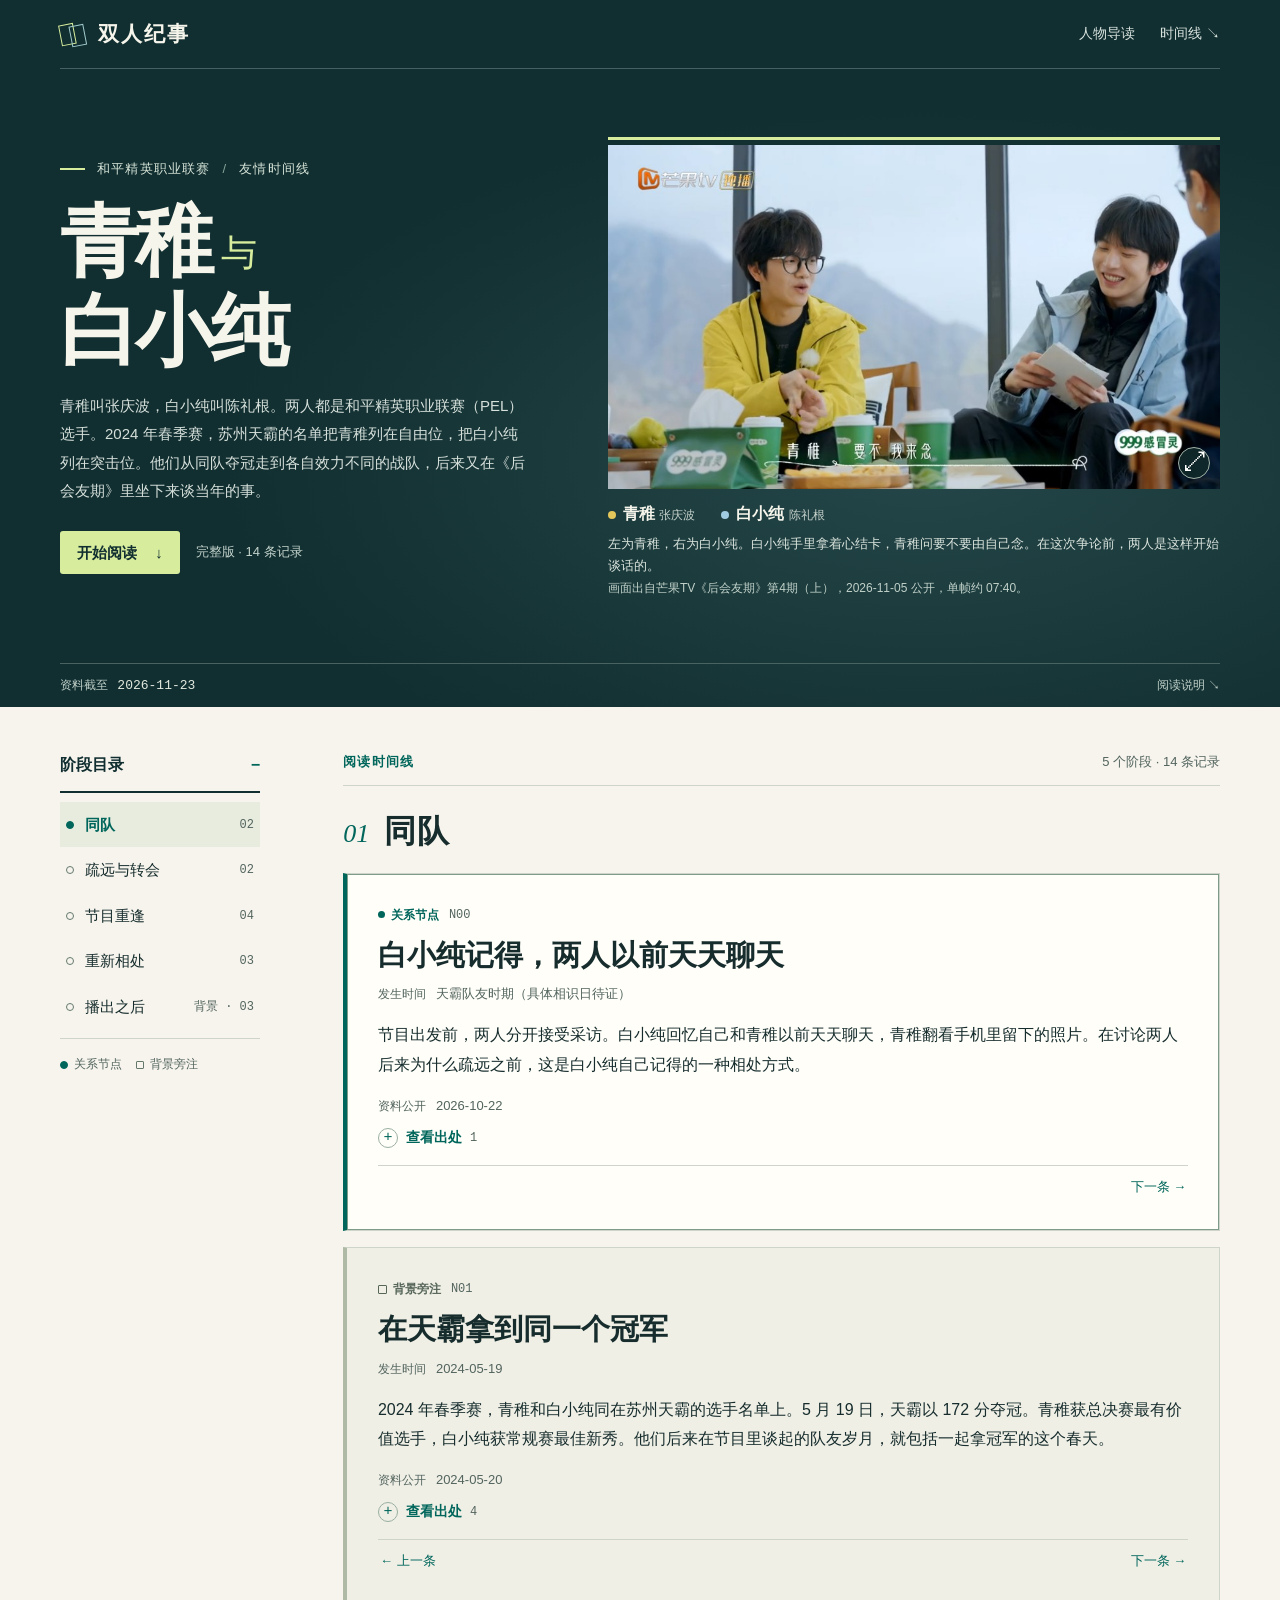
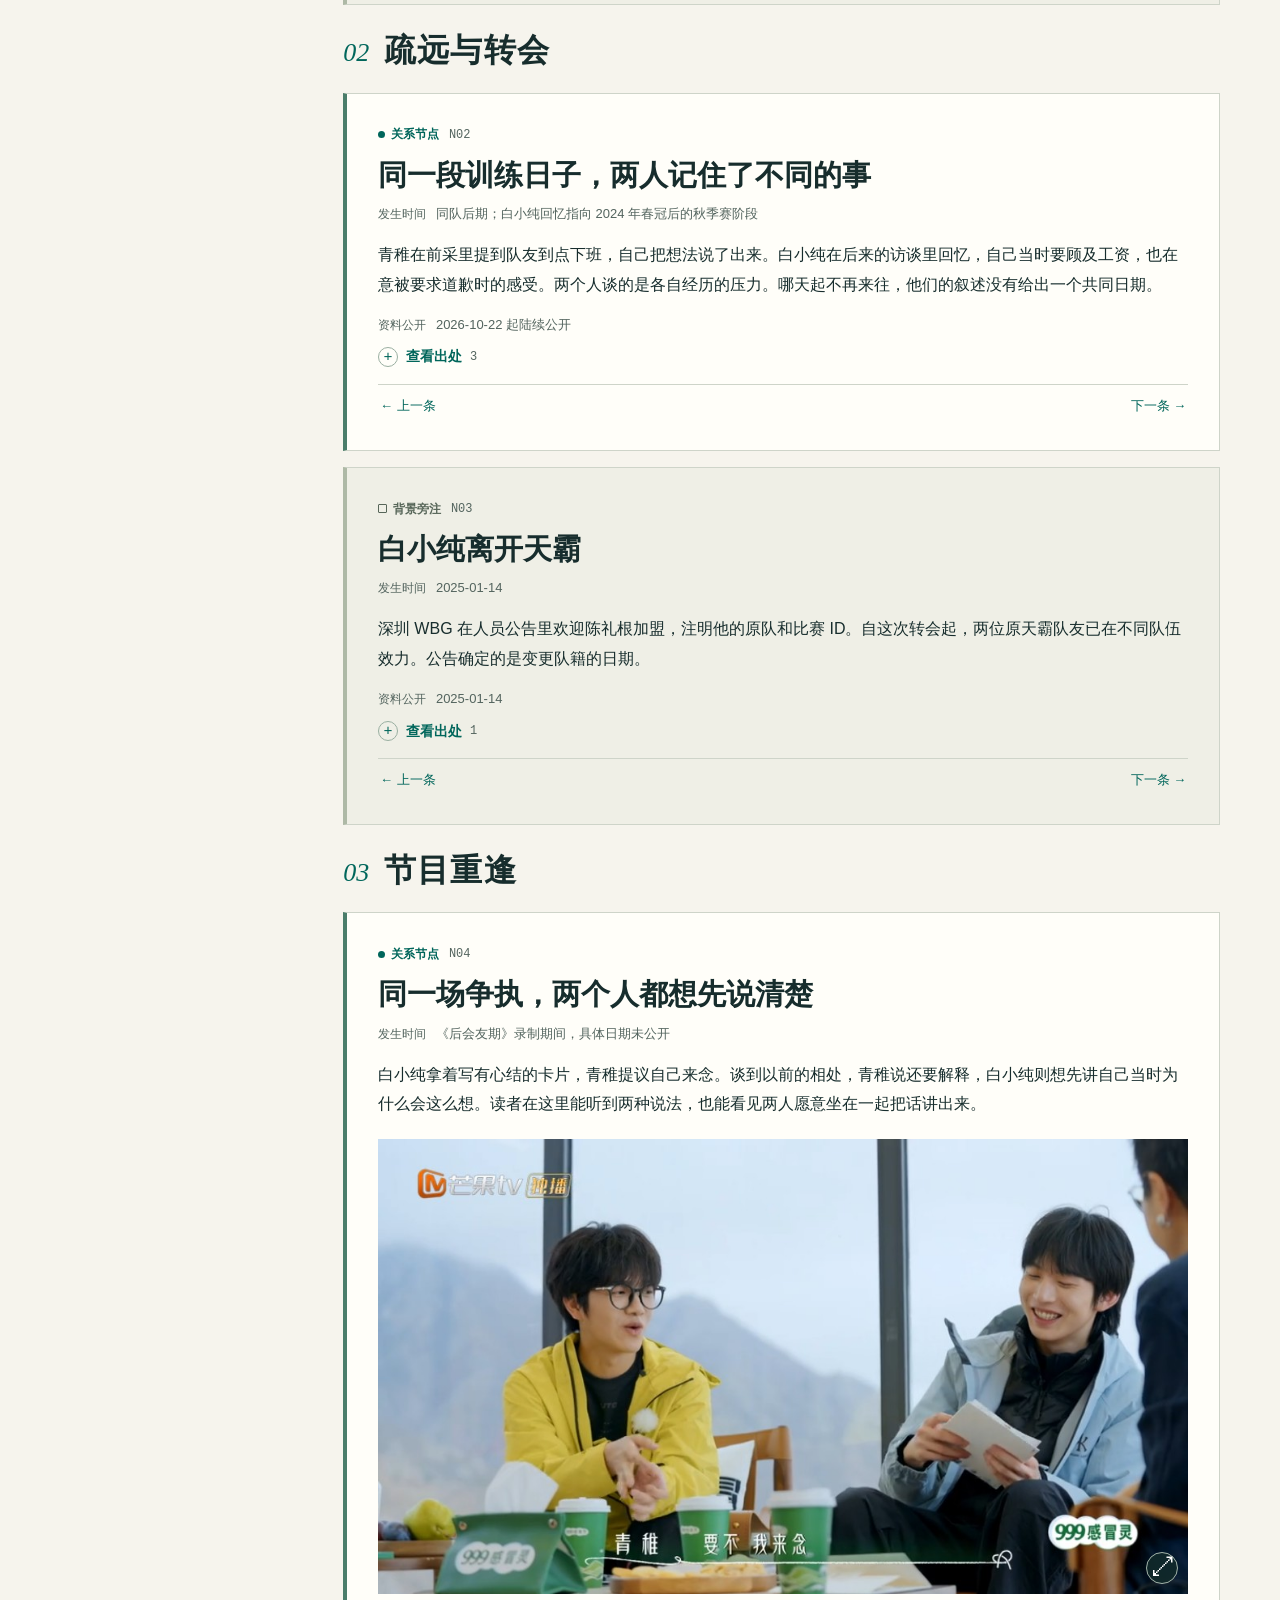
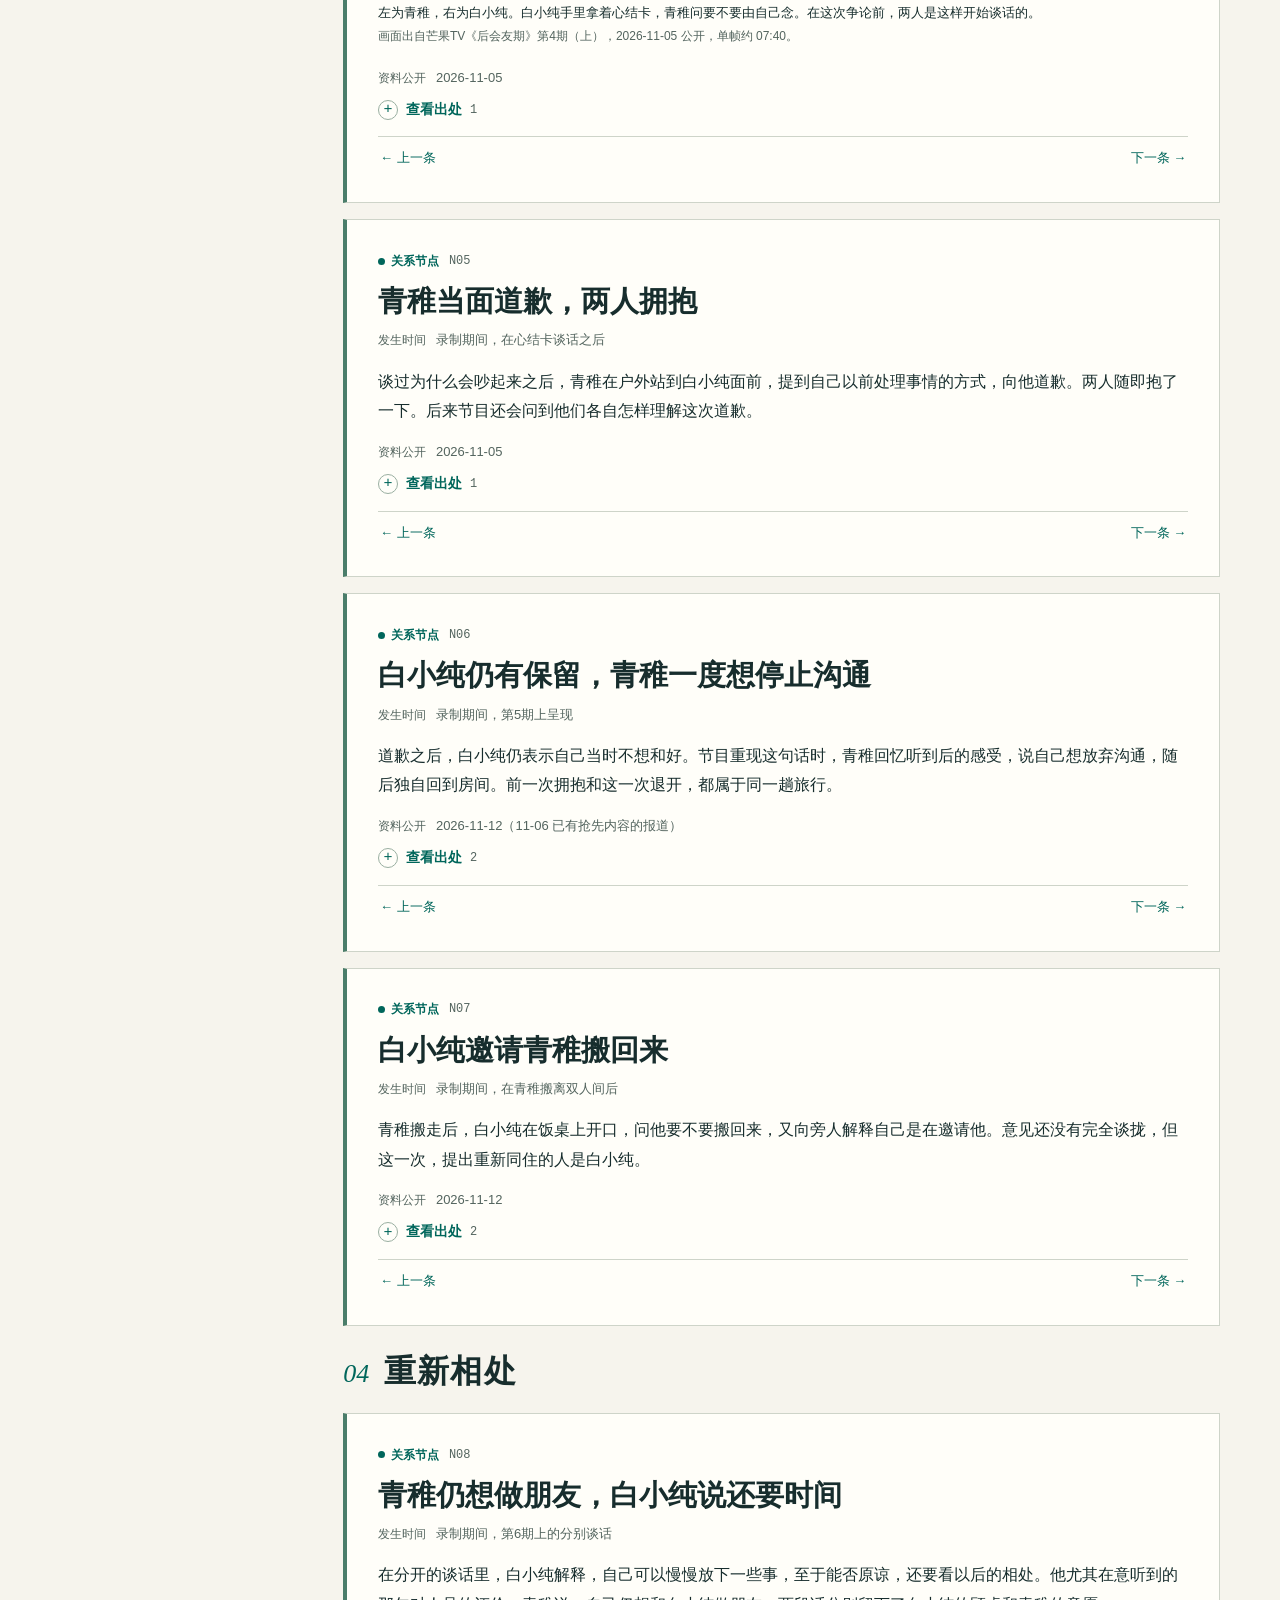
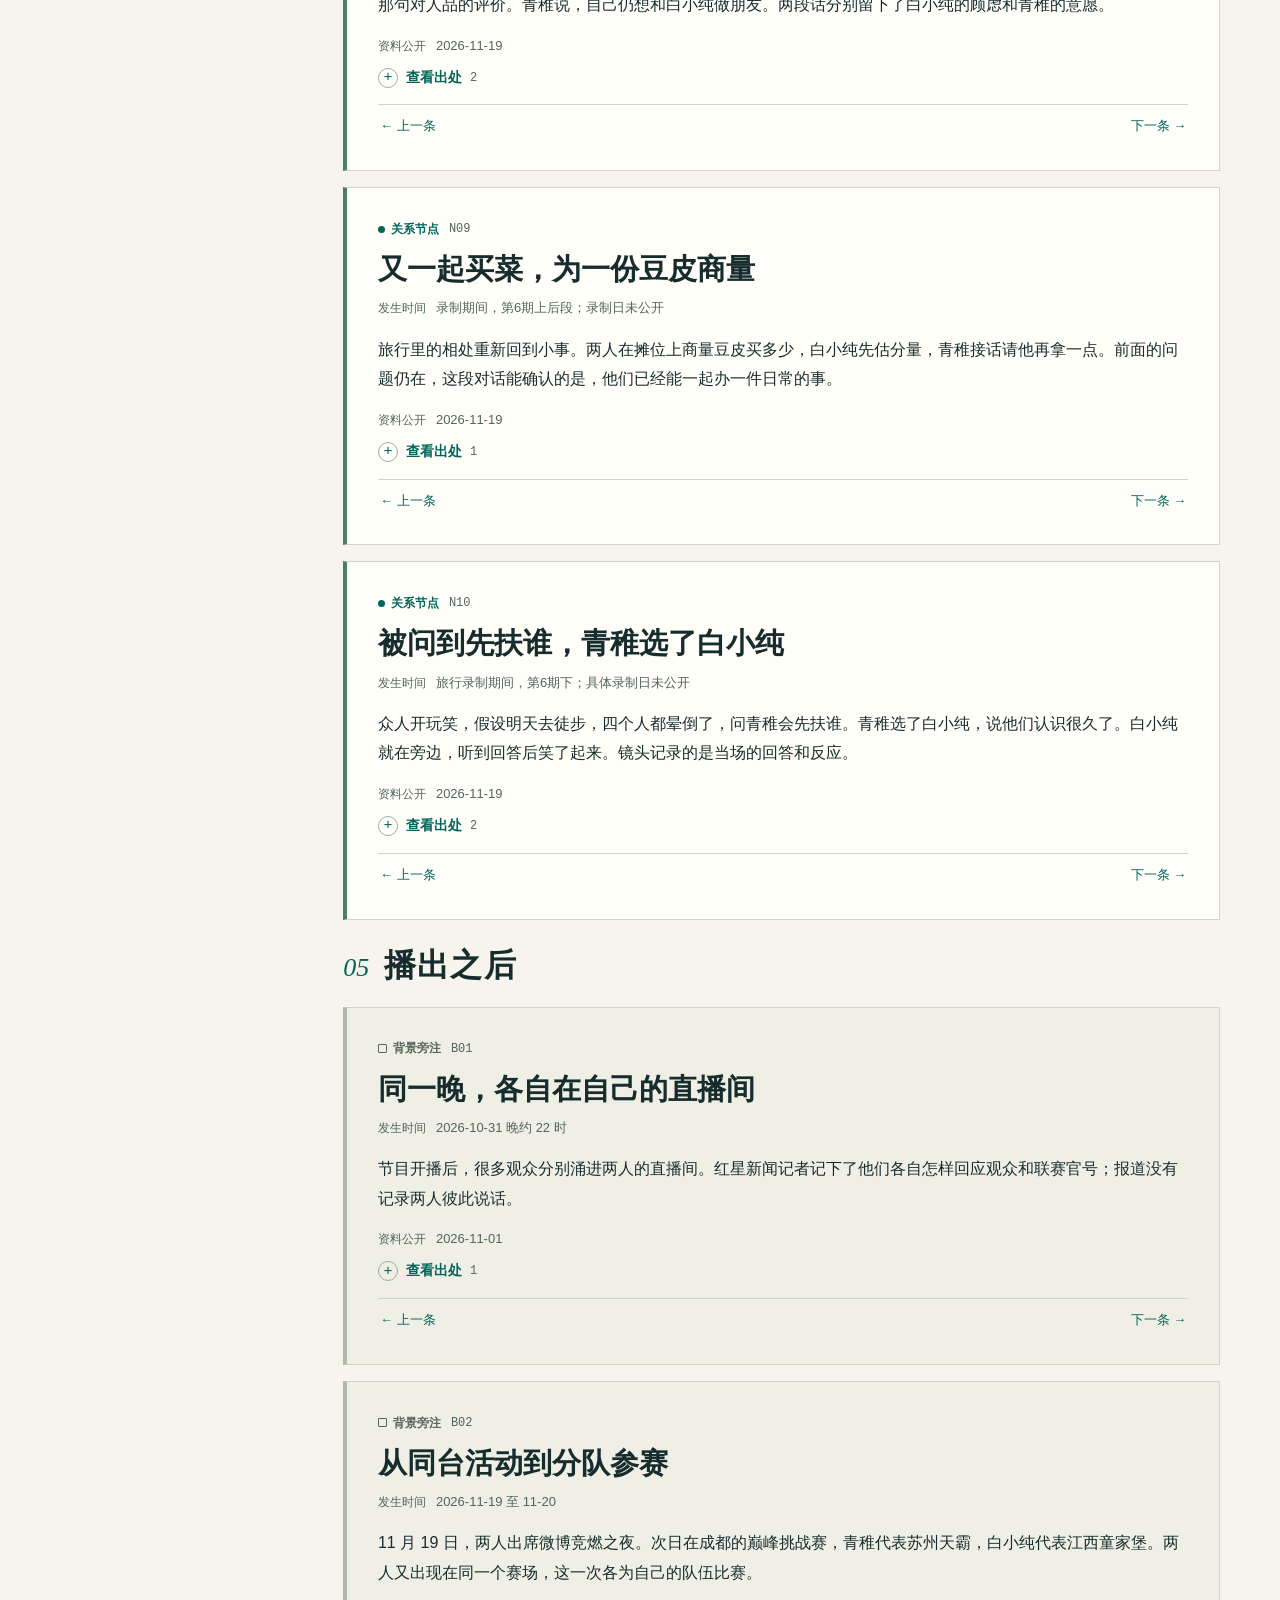
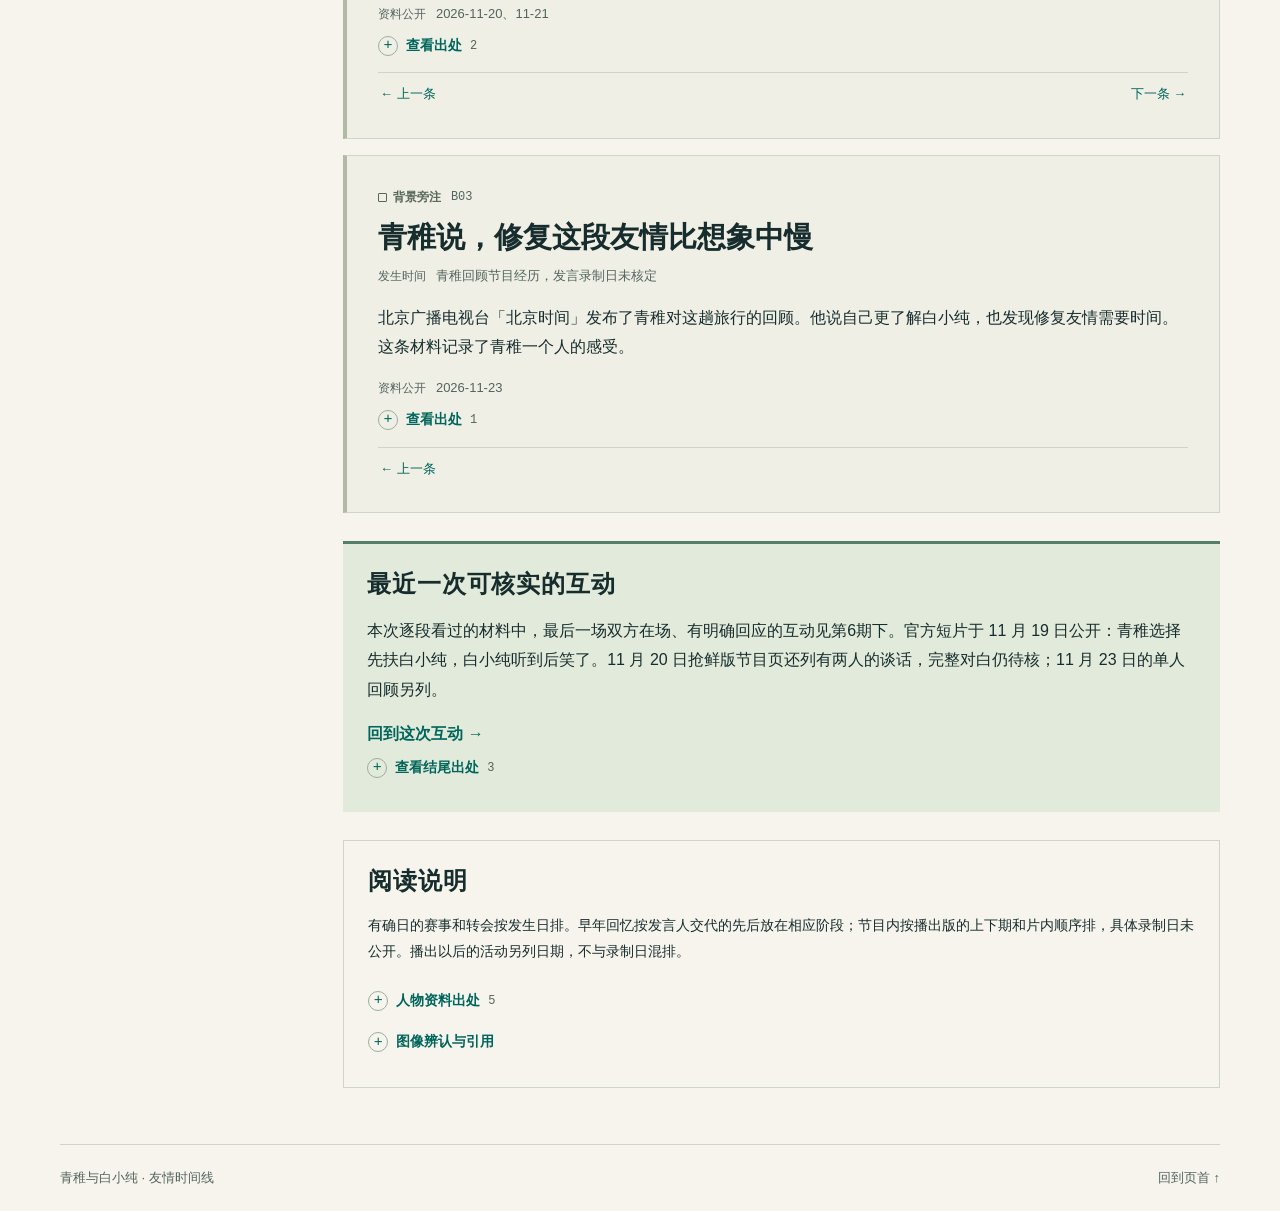
==== index.html @ 478f5cda "集成五阶段十四条材料和最近可核实互动的单文件时间线" ====
<!doctype html>
<html lang="zh-CN">
<head>
<meta charset="utf-8">
<meta name="viewport" content="width=device-width,initial-scale=1">
<meta name="color-scheme" content="light">
<title>青稚与白小纯 · 友情时间线（完整版）</title>
<style>:root {
  --paper: #f6f4ed;
  --ink: #172d2d;
  --muted: #53645e;
  --pine: #112e30;
  --teal: #00665b;
  --lime: #d7ed9d;
  --line: #ced4c9;
  --mono: "Cascadia Mono", Consolas, "Microsoft YaHei", monospace;
  --serif: "STSong", "Songti SC", "Noto Serif CJK SC", SimSun, serif;
}
* {box-sizing: border-box}
body {margin: 0; background: var(--paper); color: var(--ink); font: 16px/1.7 "Source Sans 3","Microsoft YaHei","PingFang SC",sans-serif; overflow-wrap: anywhere}
a {color: inherit; text-decoration-thickness: 1px; text-underline-offset: .25em}
button, summary {font: inherit; color: inherit; cursor: pointer}
button {border: 0}
button:focus-visible, a:focus-visible, summary:focus-visible {outline: 3px solid #bd7026; outline-offset: 4px}
.cover :focus-visible, dialog :focus-visible {outline-color: #f6d678}
p, h1, h2, h3, figure {margin: 0}
.wrap {width: min(1160px, calc(100% - 96px)); margin-inline: auto}
.skip {position: fixed; z-index: 10; left: 12px; top: -70px; padding: 10px; background: white}
.skip:focus {top: 8px}
.cover {color: #f6f5eb; background: radial-gradient(ellipse at 72% 65%,#254749 0%,transparent 54%),var(--pine)}
.mast, .cover-foot, .foot, .stream-label, .source-head, .neighbours, .dialog-head, .start, .names, .eyebrow, .node-meta {display: flex; align-items: center}
.mast, .cover-foot, .foot, .stream-label, .dialog-head {justify-content: space-between}
.mast {min-height: 69px; border-bottom: 1px solid #476062}
.mast a, .cover-foot a, .brand, .start a, .neighbours a, .foot a, .ending>a {text-decoration: none}
.brand {display: inline-flex; align-items: center; gap: 12px; font: 700 21px var(--serif); letter-spacing: .1em}
.brand-icon {position: relative; display: block; width: 26px; height: 25px; transform: rotate(-11deg)}
.brand-icon i {position: absolute; width: 15px; height: 21px; border: 1.7px solid var(--lime); left: 0; top: 1px}
.brand-icon i+i {left: 10px; top: 4px; border-color: #a2cbcf}
.mast nav {display: flex; align-items: center; gap: 25px; font-size: 14px; color: #d7e2dd}
.mast nav a, .cover-foot a {padding-block: 8px}
a:hover {text-decoration: underline}
.hero {display: grid; grid-template-columns: minmax(0,.87fr) minmax(0,1.13fr); gap: clamp(36px,6vw,86px); align-items: center; padding-block: clamp(42px,5vw,76px)}
.eyebrow {gap: 12px; color: #d7e5d9; font-size: 13px; letter-spacing: .09em}
.eyebrow>span {width: 25px; height: 2px; background: var(--lime)}
.eyebrow i {color: #87a69c; font-style: normal}
h1 {margin: 22px 0 20px; font: 700 clamp(66px,6.2vw,86px)/1.02 var(--serif); letter-spacing: -.045em}
h1 .and {font-size: .45em; color: var(--lime); margin-left: .27em; vertical-align: .1em; font-weight: 400}
.second-name {display: block; margin-top: 8px}
.intro {font-size: 15px; color: #d6e0db; line-height: 1.9; max-width: 31em}
.start {gap: 16px; margin-top: 25px; font-size: 13px; color: #c4d4cd}
.start a {background: var(--lime); color: var(--pine); font-weight: bold; padding: 9px 17px; border-radius: 3px; font-size: 15px}
.start a:hover {background: #e7f8c0}
.start a span {margin-left: 14px}
.cover-image {padding-top: 4px}
.still .enlarge {position: relative; display: block; padding: 0; width: 100%; background: #193336; cursor: zoom-in}
.still img, dialog img {display: block; width: 100%; height: auto}
.still img {aspect-ratio: 1000/562}
.zoom-mark {position: absolute; bottom: 10px; right: 10px; display: grid; width: 32px; height: 32px; place-items: center; background: #10292ae8; color: #fff; font: 24px/1 sans-serif; border: 1px solid #a2b3a9; border-radius: 50%}
.cover-image .still {border-top: 3px solid var(--lime); padding-top: 5px}
.names {gap: 26px; margin-block: 11px 6px; font-size: 16px; font-weight: 650}
.names i {display: inline-block; width: 8px; height: 8px; margin-right: 7px; background: #e4c75a; border-radius: 50%}
.names span+span i {background: #a0cce1}
.names small {font-size: 12px; color: #c5d1ca; font-weight: normal}
.caption,.credit {display: block; font-size: 13px; line-height: 1.65}
.credit {font-size: 12px; margin-top: 3px}
.cover .caption {color: #dae4dd}
.cover .credit,.cover-foot {color: #c1d1c9}
.cover-foot {border-top: 1px solid #496362; min-height: 44px; font-size: 12px}
.cover-foot time {margin-left: 6px; font: 13px var(--mono); color: #e2e9df}
.layout {display: grid; grid-template-columns: 200px minmax(0,1fr); gap: clamp(36px,6.5vw,98px); padding-block: 44px 56px; align-items: start}
.rail {position: sticky; top: 24px}
.toc>summary {list-style: none; font-weight: 700; font-size: 16px; color: var(--pine); padding-bottom: 13px; border-bottom: 2px solid var(--pine)}
summary::-webkit-details-marker {display:none}
.toc>summary::after {content: "−"; float: right; color: var(--teal)}
.toc:not([open])>summary::after {content: "+"}
.mobile-stage {display: none}
.toc nav {padding-block: 9px; border-bottom: 1px solid var(--line)}
.toc a {display: flex; align-items: center; gap: 11px; padding: 10px 6px; text-decoration: none; font-size: 15px}
.toc a:hover, .toc a[aria-current] {color: var(--teal); background: #e7ecdf}
.toc a[aria-current] {font-weight: bold}
.toc a small {margin-left: auto; font: 12px var(--mono); color: var(--muted)}
.nav-dot, .key-dot, .key-square {display: inline-block; width: 8px; height: 8px; border: 1px solid #64786c; border-radius: 50%}
.toc a[aria-current] .nav-dot, .key-dot {background: var(--teal); border-color: var(--teal)}
.rail-meta {margin-top: 15px; display: flex; align-items: center; gap: 6px; color: var(--muted); font-size: 12px}
.key-square {border-radius: 1px; margin-left: 8px}
.stream-label {padding-bottom: 12px; border-bottom: 1px solid var(--line); font-size: 13px; color: var(--muted)}
.stream-label>span:first-child {color: var(--teal); font-weight: bold; letter-spacing: .1em}
.chapter header {display: flex; align-items: baseline; gap: 15px; margin-block: 24px 20px}
.chapter-num {color: var(--teal); font: italic 26px/1 Georgia,serif}
.chapter h2, .ending h2, .reading-notes h2 {font: 700 32px/1.35 var(--serif); letter-spacing: .035em}
.node {position: relative; background: #fffef9; margin: 0 0 16px; padding: clamp(19px,2.4vw,34px); border: 1px solid var(--line); border-left: 4px solid #4a7d6a; scroll-margin: 20px}
.node.context {background: #efefe6; border-left: 4px solid #aeb9a6}
.node.active {border-left-color: var(--teal); box-shadow: inset 0 0 0 1px #7f9b89}
.node:focus {outline: none}
.node:focus-visible {outline: 2px solid var(--teal); outline-offset: 2px}
.node-meta {gap: 10px; margin-bottom: 10px; font-size: 12px}
.kind {display:inline-flex; align-items:center; gap:6px; font-weight: bold; color: var(--teal)}
.kind:before {content:""; width:7px; height:7px; background:currentColor; border-radius:50%}
.context .kind {color:#576659}
.context .kind:before {background:transparent; border:1px solid currentColor; border-radius:1px}
.code,.total {font: 12px var(--mono); color: var(--muted)}
.node h3 {font: 700 clamp(22px,2.3vw,31px)/1.4 var(--serif)}
.event-time,.source-line {display:flex; flex-wrap:wrap; align-items:baseline; gap:3px 10px; font-size:13px; color:var(--muted)}
.event-time {margin-top: 7px}
.event-time>span,.source-line>span {font-size:12px}
.story-text,.ending p,.reading-notes>p {margin:15px 0; line-height:1.85}
.node .still {margin: 20px 0}
.node .caption {margin-top:8px}
.node .credit {color:var(--muted)}
.sources summary {display:flex; gap:8px; align-items:center; list-style:none; font-size:14px; font-weight:650; color:var(--teal); padding-block:9px}
.sources summary:before {content:"+"; display:inline-grid; place-items:center; width:18px; height:18px; border:1px solid #9aafa1; border-radius:50%; font:15px/1 var(--mono)}
.sources[open]>summary:before {content:"−"}
.records {border-top:1px solid var(--line); padding-block:8px; font-size:14px}
.records a,.ending>a {color:var(--teal)}
.source {padding:9px 0}
.source+.source {border-top:1px dotted #b6c1b4}
.source-head {align-items:baseline; gap:8px}
.source p,.source small {margin:4px 0; color:var(--muted)}
.source small {font-size:12px}
.clips {padding-left:20px; margin:4px 0 8px}
.clips b {font-family:var(--mono); color:var(--teal)}
.neighbours {border-top:1px solid var(--line); margin-top:6px; justify-content:space-between; min-height:35px}
.neighbours a {color:var(--teal); font-size:13px; padding:8px 2px 0}
.neighbours a.next {margin-left:auto}
.ending,.reading-notes {margin-top:28px; padding:24px; scroll-margin:20px}
.ending {background:#e2eadb; border-top:3px solid #537e69}
.ending h2,.reading-notes h2 {font-size:24px}
.ending>a {font-weight:bold}
.reading-notes {border:1px solid var(--line); font-size:14px}
.foot {padding-block:22px; font-size:13px; color:var(--muted); border-top:1px solid var(--line)}
dialog {background:#112e30; color:#f6f5eb; padding:14px; width:min(1000px,95vw); max-width:95vw; max-height:92dvh; border:1px solid #6c8983; border-radius:4px; overflow:auto}
dialog::backdrop {background:#071918d9}
.dialog-head {gap:15px; margin-bottom:10px}
.dialog-head h2 {font:700 18px var(--serif)}
.close {padding:6px 12px; border-radius:2px; color:var(--pine); background:var(--lime)}
.close span {font-size:18px; margin-left:5px}
.scale {background:transparent; color:#e5eae1; padding:6px 10px; font-size:14px; text-decoration:underline; text-underline-offset:.22em}
.pan {overflow:auto; max-height:65dvh; overscroll-behavior:contain}
dialog img {max-height:65dvh; object-fit:contain; background:#0a1d1e}
.pan.full-size img {width:auto; max-width:none; max-height:none}
dialog .caption {margin-top:10px}
dialog .credit {color:#c8d7ce}
@keyframes arrive {from {background-color:#dfebc8} to {}}
@media (prefers-reduced-motion:no-preference) {.node.arrived {animation:arrive .65s ease-out}}
@media(max-width:850px) {
  .wrap {width:calc(100% - 48px)}
  .hero {gap:26px}
  h1 {font-size:64px}
  .layout {grid-template-columns:155px minmax(0,1fr);gap:24px}
}
@media(max-width:680px) {
  .wrap {width:calc(100% - 34px)}
  .mast {min-height:52px}
  .brand {font-size:18px;gap:9px}
  .mast nav {gap:15px;font-size:13px}
  .hero {grid-template-columns:1fr;gap:20px;padding-block:25px 18px}
  .eyebrow {font-size:12px;gap:8px}
  h1 {font-size:clamp(43px,10vw,63px);line-height:1.2;margin:13px 0 10px;letter-spacing:-.055em}
  .second-name {display:inline;margin:0}
  h1 .and {margin-inline:.25em}
  .intro {font-size:14px;line-height:1.75;max-width:none}
  .start {margin-top:16px}
  .start a {padding:7px 14px}
  .names {margin-block:7px 4px}
  .cover-foot {min-height:38px}
  .layout {display:block;padding-block:0 24px}
  .rail {top:0;z-index:2;background:var(--paper); padding-top:5px}
  .toc>summary {display:flex;align-items:center;gap:9px;min-height:43px;padding:5px 3px;cursor:pointer}
  .toc>summary::after {margin-left:auto}
  .mobile-stage {display:inline;color:var(--teal);font-size:12px;font-weight:normal}
  .toc nav {max-height:45dvh;overflow:auto}
  .rail-meta {display:none}
  .stream-label {padding-block:18px 8px}
  .chapter header {margin:17px 0 13px}
  .chapter h2 {font-size:26px}
  .chapter-num {font-size:21px}
  .node,.reading-notes {scroll-margin-top:62px}
  .node {padding:17px;margin-bottom:12px}
  .story-text {font-size:15px}
  .ending,.reading-notes {padding:17px}
  .foot {gap:10px;font-size:12px}
  dialog {width:100%; max-width:100%; padding:8px}
}
</style>
</head>
<body id="top">
<a class="skip" href="#N00">跳到时间线</a>
<div class="cover">
<header class="mast wrap">
  <a class="brand" href="#top"><span class="brand-icon" aria-hidden="true"><i></i><i></i></span>双人纪事</a>
  <nav aria-label="主导航"><a href="#intro">人物导读</a><a href="#timeline">时间线 <span aria-hidden="true">↘</span></a></nav>
</header>
<section class="hero wrap" id="intro" aria-label="人物导读">
  <div class="hero-copy">
    <p class="eyebrow"><span></span>和平精英职业联赛 <i>/</i> 友情时间线</p>
    <h1>青稚<span class="and">与</span><span class="second-name">白小纯</span></h1>
    <p class="intro">青稚叫张庆波，白小纯叫陈礼根。两人都是和平精英职业联赛（PEL）选手。2024 年春季赛，苏州天霸的名单把青稚列在自由位，把白小纯列在突击位。他们从同队夺冠走到各自效力不同的战队，后来又在《后会友期》里坐下来谈当年的事。</p>
    <div class="start"><a href="#N00">开始阅读 <span aria-hidden="true">↓</span></a><span>完整版 · 14 条记录</span></div>
  </div>
  <div class="cover-image"><figure class="still" data-image="F01">
    <button type="button" class="enlarge" aria-haspopup="dialog" aria-label="放大图片，认一认两位选手">
    <img src="[data-uri]" alt="青稚穿黄色外套、戴黑框眼镜，坐在左边开口说话。右边穿浅蓝外套的白小纯手里捏着卡片，朝他微笑。" width="1000" height="562">
    <span class="zoom-mark" aria-hidden="true">⤢</span></button>
    <figcaption><div class="names"><span><i></i>青稚 <small>张庆波</small></span><span><i></i>白小纯 <small>陈礼根</small></span></div><span class="caption">左为青稚，右为白小纯。白小纯手里拿着心结卡，青稚问要不要由自己念。在这次争论前，两人是这样开始谈话的。</span><small class="credit">画面出自芒果TV《后会友期》第4期（上），2026-11-05 公开，单帧约 07:40。</small></figcaption></figure></div>
</section>
<div class="cover-foot wrap"><span>资料截至 <time>2026-11-23</time></span><a href="#reading-notes">阅读说明 <span aria-hidden="true">↘</span></a></div>
</div>
<main class="layout wrap" id="timeline">
  <aside class="rail" aria-label="阅读导航">
    <details class="toc" open>
      <summary><span>阶段目录</span><span class="mobile-stage"></span></summary>
      <nav aria-label="阶段跳转"><a href="#N00" data-nav-stage="同队"><span class="nav-dot"></span>同队<small>02</small></a><a href="#N02" data-nav-stage="疏远与转会"><span class="nav-dot"></span>疏远与转会<small>02</small></a><a href="#N04" data-nav-stage="节目重逢"><span class="nav-dot"></span>节目重逢<small>04</small></a><a href="#N08" data-nav-stage="重新相处"><span class="nav-dot"></span>重新相处<small>03</small></a><a href="#B01" data-nav-stage="播出之后"><span class="nav-dot"></span>播出之后<small>背景 · 03</small></a></nav>
    </details>
    <div class="rail-meta"><span class="key-dot"></span>关系节点 <span class="key-square"></span>背景旁注</div>
  </aside>
  <div class="stream" role="region" aria-label="时间线正文">
    <div class="stream-label"><span>阅读时间线</span><span>5 个阶段 · 14 条记录</span></div>
    <section class="chapter" aria-label="同队"><header><span class="chapter-num">01</span><h2>同队</h2></header><article id="N00" class="node story" tabindex="-1" data-stage="同队">
    <div class="node-meta"><span class="kind">关系节点</span><span class="code">N00</span></div>
    <h3>白小纯记得，两人以前天天聊天</h3><p class="event-time"><span>发生时间</span>天霸队友时期（具体相识日待证）</p>
    <p class="story-text">节目出发前，两人分开接受采访。白小纯回忆自己和青稚以前天天聊天，青稚翻看手机里留下的照片。在讨论两人后来为什么疏远之前，这是白小纯自己记得的一种相处方式。</p>
    <div class="source-line"><span>资料公开</span> 2026-10-22</div><details class="sources"><summary>查看出处<span class="total">1</span></summary><div class="records"><div class="source" data-source="S06">
    <div class="source-head"><span class="code">S06</span><a href="https://www.mgtv.com/b/914227/24732565.html" target="_blank" rel="noopener noreferrer">第1期：再见朋友！出发前采 <span aria-hidden="true">↗</span></a></div>
    <p>芒果TV《后会友期》 · 2026-10-22</p>
    <p>分别采访两人并穿插旧照。01:31:20–01:32:35 回忆以前的往来，01:32:40–01:33:00 翻看照片；01:33:20–01:35:05 回顾训练相处的分歧。</p><p class="seek-hint">打开此版本原片后，拖至以下时间</p><ul class="clips"><li data-start="5480" data-end="5555"><b>01:31:20–01:32:35</b> 两人分别回忆以前的相处</li><li data-start="5560" data-end="5580"><b>01:32:40–01:33:00</b> 青稚翻看旧照片</li></ul>
    <small>桌面网页未登录，广告后可播放。时间码从该版本节目画面起算。 资料复核于 2026-11-24。</small></div></div></details>
    <nav class="neighbours" aria-label="白小纯记得，两人以前天天聊天的前后节点"><a class="next" href="#N01">下一条 →</a></nav></article><article id="N01" class="node context" tabindex="-1" data-stage="同队">
    <div class="node-meta"><span class="kind">背景旁注</span><span class="code">N01</span></div>
    <h3>在天霸拿到同一个冠军</h3><p class="event-time"><span>发生时间</span>2024-05-19</p>
    <p class="story-text">2024 年春季赛，青稚和白小纯同在苏州天霸的选手名单上。5 月 19 日，天霸以 172 分夺冠。青稚获总决赛最有价值选手，白小纯获常规赛最佳新秀。他们后来在节目里谈起的队友岁月，就包括一起拿冠军的这个春天。</p>
    <div class="source-line"><span>资料公开</span> 2024-05-20</div><details class="sources"><summary>查看出处<span class="total">4</span></summary><div class="records"><div class="source" data-source="S01">
    <div class="source-head"><span class="code">S01</span><a href="https://www.thepaper.cn/newsDetail_forward_27440493" target="_blank" rel="noopener noreferrer">苏州TianbaPEL春季赛封王，赛制升级变革提升竞争力 <span aria-hidden="true">↗</span></a></div>
    <p>澎湃新闻记者 陈均 · 2024-05-20</p>
    <p>5 月 19 日比赛结果、天霸 172 分及青稚的总决赛个人奖。</p>
    <small>无需登录可读正文。 资料复核于 2026-11-24。</small></div><div class="source" data-source="S02">
    <div class="source-head"><span class="code">S02</span><a href="https://www.sina.cn/news/detail/5122733179142905.html" target="_blank" rel="noopener noreferrer">深圳WBG和平精英分部人员变动公告 <span aria-hidden="true">↗</span></a></div>
    <p>WBG 和平精英分部（俱乐部认证微博） · 2025-01-14</p>
    <p>实名陈礼根、天霸时期 ID、春季赛个人奖和冠军，以及转会生效日。</p>
    <small>无需登录可读正文。 资料复核于 2026-11-24。</small></div><div class="source" data-source="S03">
    <div class="source-head"><span class="code">S03</span><a href="https://www.sina.cn/news/detail/5317443874456293.html" target="_blank" rel="noopener noreferrer">2026和平精英澳门邀请赛丨青稚FMVP <span aria-hidden="true">↗</span></a></div>
    <p>天霸电子竞技俱乐部（认证微博） · 2026-07-05</p>
    <p>张庆波与 ID 青稚的对应；俱乐部回顾他 2024 年春季赛夺冠及获总决赛 FMVP。</p>
    <small>无需登录可读正文。 资料复核于 2026-11-24。</small></div><div class="source" data-source="S05">
    <div class="source-head"><span class="code">S05</span><a href="https://www.sina.cn/news/detail/5003144251835122.html" target="_blank" rel="noopener noreferrer">2024 PEL 春季赛大名单 <span aria-hidden="true">↗</span></a></div>
    <p>PEL和平精英职业联赛（认证微博） · 2024-02-19</p>
    <p>第 3 张长图底部的「苏州 Tianba」栏列有自由位青稚、突击位白小纯。</p>
    <small>正文免登录；在第 3 张图放大看底部名单。 资料复核于 2026-11-24。</small></div></div></details>
    <nav class="neighbours" aria-label="在天霸拿到同一个冠军的前后节点"><a class="" href="#N00">← 上一条</a><a class="next" href="#N02">下一条 →</a></nav></article></section><section class="chapter" aria-label="疏远与转会"><header><span class="chapter-num">02</span><h2>疏远与转会</h2></header><article id="N02" class="node story" tabindex="-1" data-stage="疏远与转会">
    <div class="node-meta"><span class="kind">关系节点</span><span class="code">N02</span></div>
    <h3>同一段训练日子，两人记住了不同的事</h3><p class="event-time"><span>发生时间</span>同队后期；白小纯回忆指向 2024 年春冠后的秋季赛阶段</p>
    <p class="story-text">青稚在前采里提到队友到点下班，自己把想法说了出来。白小纯在后来的访谈里回忆，自己当时要顾及工资，也在意被要求道歉时的感受。两个人谈的是各自经历的压力。哪天起不再来往，他们的叙述没有给出一个共同日期。</p>
    <div class="source-line"><span>资料公开</span> 2026-10-22 起陆续公开</div><details class="sources"><summary>查看出处<span class="total">3</span></summary><div class="records"><div class="source" data-source="S06">
    <div class="source-head"><span class="code">S06</span><a href="https://www.mgtv.com/b/914227/24732565.html" target="_blank" rel="noopener noreferrer">第1期：再见朋友！出发前采 <span aria-hidden="true">↗</span></a></div>
    <p>芒果TV《后会友期》 · 2026-10-22</p>
    <p>分别采访两人并穿插旧照。01:31:20–01:32:35 回忆以前的往来，01:32:40–01:33:00 翻看照片；01:33:20–01:35:05 回顾训练相处的分歧。</p><p class="seek-hint">打开此版本原片后，拖至以下时间</p><ul class="clips"><li data-start="5620" data-end="5670"><b>01:33:40–01:34:30</b> 青稚谈当时怎样看待训练</li></ul>
    <small>桌面网页未登录，广告后可播放。时间码从该版本节目画面起算。 资料复核于 2026-11-24。</small></div><div class="source" data-source="S10">
    <div class="source-head"><span class="code">S10</span><a href="https://www.mgtv.com/b/914227/24803884.html" target="_blank" rel="noopener noreferrer">第6期（上）：厉娜许飞互相完成愿望清单 青稚白小纯谈成长经历落泪 <span aria-hidden="true">↗</span></a></div>
    <p>芒果TV《后会友期》 · 2026-11-19</p>
    <p>37:24–38:34 白小纯回顾道歉与工资；50:25–51:43 白小纯谈仍需时间；01:06:47–01:08:04 青稚表达仍想做朋友；01:11:51–01:12:44 两人买豆皮。</p><p class="seek-hint">打开此版本原片后，拖至以下时间</p><ul class="clips"><li data-start="2244" data-end="2314"><b>37:24–38:34</b> 白小纯回忆工资与道歉</li></ul>
    <small>桌面网页未登录，广告后可播放。时间码从该版本节目画面起算。 资料复核于 2026-11-24。</small></div><div class="source" data-source="S17">
    <div class="source-head"><span class="code">S17</span><a href="https://www.thepaper.cn/newsDetail_forward_34420623" target="_blank" rel="noopener noreferrer">“青稚崩溃”热搜第一……（报道第5期前的抢先材料） <span aria-hidden="true">↗</span></a></div>
    <p>青岛新闻网澎湃号，责编润宇，文末列荆楚网等来源 · 2026-11-06</p>
    <p>转述白小纯对 2024 年秋季赛阶段压力的回顾及青稚的回应；用作检索线索，与 S08 同一段内容合并。</p>
    <small>无需登录可读正文。 资料复核于 2026-11-24。</small></div></div></details>
    <nav class="neighbours" aria-label="同一段训练日子，两人记住了不同的事的前后节点"><a class="" href="#N01">← 上一条</a><a class="next" href="#N03">下一条 →</a></nav></article><article id="N03" class="node context" tabindex="-1" data-stage="疏远与转会">
    <div class="node-meta"><span class="kind">背景旁注</span><span class="code">N03</span></div>
    <h3>白小纯离开天霸</h3><p class="event-time"><span>发生时间</span>2025-01-14</p>
    <p class="story-text">深圳 WBG 在人员公告里欢迎陈礼根加盟，注明他的原队和比赛 ID。自这次转会起，两位原天霸队友已在不同队伍效力。公告确定的是变更队籍的日期。</p>
    <div class="source-line"><span>资料公开</span> 2025-01-14</div><details class="sources"><summary>查看出处<span class="total">1</span></summary><div class="records"><div class="source" data-source="S02">
    <div class="source-head"><span class="code">S02</span><a href="https://www.sina.cn/news/detail/5122733179142905.html" target="_blank" rel="noopener noreferrer">深圳WBG和平精英分部人员变动公告 <span aria-hidden="true">↗</span></a></div>
    <p>WBG 和平精英分部（俱乐部认证微博） · 2025-01-14</p>
    <p>实名陈礼根、天霸时期 ID、春季赛个人奖和冠军，以及转会生效日。</p>
    <small>无需登录可读正文。 资料复核于 2026-11-24。</small></div></div></details>
    <nav class="neighbours" aria-label="白小纯离开天霸的前后节点"><a class="" href="#N02">← 上一条</a><a class="next" href="#N04">下一条 →</a></nav></article></section><section class="chapter" aria-label="节目重逢"><header><span class="chapter-num">03</span><h2>节目重逢</h2></header><article id="N04" class="node story" tabindex="-1" data-stage="节目重逢">
    <div class="node-meta"><span class="kind">关系节点</span><span class="code">N04</span></div>
    <h3>同一场争执，两个人都想先说清楚</h3><p class="event-time"><span>发生时间</span>《后会友期》录制期间，具体日期未公开</p>
    <p class="story-text">白小纯拿着写有心结的卡片，青稚提议自己来念。谈到以前的相处，青稚说还要解释，白小纯则想先讲自己当时为什么会这么想。读者在这里能听到两种说法，也能看见两人愿意坐在一起把话讲出来。</p><figure class="still" data-image="F01">
    <button type="button" class="enlarge" aria-haspopup="dialog" aria-label="放大图片，心结卡对话现场">
    <img src="[data-uri]" alt="青稚穿黄色外套、戴黑框眼镜，坐在左边开口说话。右边穿浅蓝外套的白小纯手里捏着卡片，朝他微笑。" width="1000" height="562">
    <span class="zoom-mark" aria-hidden="true">⤢</span></button>
    <figcaption><span class="caption">左为青稚，右为白小纯。白小纯手里拿着心结卡，青稚问要不要由自己念。在这次争论前，两人是这样开始谈话的。</span><small class="credit">画面出自芒果TV《后会友期》第4期（上），2026-11-05 公开，单帧约 07:40。</small></figcaption></figure>
    <div class="source-line"><span>资料公开</span> 2026-11-05</div><details class="sources"><summary>查看出处<span class="total">1</span></summary><div class="records"><div class="source" data-source="S04">
    <div class="source-head"><span class="code">S04</span><a href="https://www.mgtv.com/b/914227/24771585.html" target="_blank" rel="noopener noreferrer">后会友期 第4期（上）：青稚白小纯零帧起吵 马天宇追问张泉灵求单聊 <span aria-hidden="true">↗</span></a></div>
    <p>芒果TV《后会友期》 · 2026-11-05</p>
    <p>正片第4期上。07:25–08:20 白小纯拿着心结卡，青稚提议自己来念。09:08–10:40 两人说到当时怎样看待彼此的做法。片中 09:25 及 09:39 的说话人字幕可供认人。</p><p class="seek-hint">打开此版本原片后，拖至以下时间</p><ul class="clips"><li data-start="445" data-end="500"><b>07:25–08:20</b> 白小纯的心结卡</li><li data-start="548" data-end="640"><b>09:08–10:40</b> 两人轮流解释</li></ul>
    <small>桌面网页未登录，贴片广告后可播放和拖动时间轴。 资料复核于 2026-11-24。</small></div></div></details>
    <nav class="neighbours" aria-label="同一场争执，两个人都想先说清楚的前后节点"><a class="" href="#N03">← 上一条</a><a class="next" href="#N05">下一条 →</a></nav></article><article id="N05" class="node story" tabindex="-1" data-stage="节目重逢">
    <div class="node-meta"><span class="kind">关系节点</span><span class="code">N05</span></div>
    <h3>青稚当面道歉，两人拥抱</h3><p class="event-time"><span>发生时间</span>录制期间，在心结卡谈话之后</p>
    <p class="story-text">谈过为什么会吵起来之后，青稚在户外站到白小纯面前，提到自己以前处理事情的方式，向他道歉。两人随即抱了一下。后来节目还会问到他们各自怎样理解这次道歉。</p>
    <div class="source-line"><span>资料公开</span> 2026-11-05</div><details class="sources"><summary>查看出处<span class="total">1</span></summary><div class="records"><div class="source" data-source="S07">
    <div class="source-head"><span class="code">S07</span><a href="https://www.mgtv.com/b/914227/24771589.html" target="_blank" rel="noopener noreferrer">第4期（下）：4组旧友真心话大冒险！厉娜许飞互相拍照关系缓和 <span aria-hidden="true">↗</span></a></div>
    <p>芒果TV《后会友期》 · 2026-11-05</p>
    <p>正片 01:59–03:54，青稚当面向白小纯道歉，随后两人拥抱。</p><p class="seek-hint">打开此版本原片后，拖至以下时间</p><ul class="clips"><li data-start="119" data-end="234"><b>01:59–03:54</b> 户外道歉与拥抱</li></ul>
    <small>桌面网页未登录，广告后可播放。时间码从该版本节目画面起算。 资料复核于 2026-11-24。</small></div></div></details>
    <nav class="neighbours" aria-label="青稚当面道歉，两人拥抱的前后节点"><a class="" href="#N04">← 上一条</a><a class="next" href="#N06">下一条 →</a></nav></article><article id="N06" class="node story" tabindex="-1" data-stage="节目重逢">
    <div class="node-meta"><span class="kind">关系节点</span><span class="code">N06</span></div>
    <h3>白小纯仍有保留，青稚一度想停止沟通</h3><p class="event-time"><span>发生时间</span>录制期间，第5期上呈现</p>
    <p class="story-text">道歉之后，白小纯仍表示自己当时不想和好。节目重现这句话时，青稚回忆听到后的感受，说自己想放弃沟通，随后独自回到房间。前一次拥抱和这一次退开，都属于同一趟旅行。</p>
    <div class="source-line"><span>资料公开</span> 2026-11-12（11-06 已有抢先内容的报道）</div><details class="sources"><summary>查看出处<span class="total">2</span></summary><div class="records"><div class="source" data-source="S08">
    <div class="source-head"><span class="code">S08</span><a href="https://www.mgtv.com/b/914227/24786521.html" target="_blank" rel="noopener noreferrer">第5期（上）：好友团布达拉宫合影解锁友情大片 白小纯青稚爆发争执裹毯落泪 <span aria-hidden="true">↗</span></a></div>
    <p>芒果TV《后会友期》 · 2026-11-12</p>
    <p>30:33–32:46 青稚讲到白小纯拒绝和好的意思，谈到放弃沟通，回房后独处。</p><p class="seek-hint">打开此版本原片后，拖至以下时间</p><ul class="clips"><li data-start="1833" data-end="1966"><b>30:33–32:46</b> 青稚回忆拒绝、独自回房</li></ul>
    <small>桌面网页未登录，广告后可播放。时间码从该版本节目画面起算。 资料复核于 2026-11-24。</small></div><div class="source" data-source="S17">
    <div class="source-head"><span class="code">S17</span><a href="https://www.thepaper.cn/newsDetail_forward_34420623" target="_blank" rel="noopener noreferrer">“青稚崩溃”热搜第一……（报道第5期前的抢先材料） <span aria-hidden="true">↗</span></a></div>
    <p>青岛新闻网澎湃号，责编润宇，文末列荆楚网等来源 · 2026-11-06</p>
    <p>转述白小纯对 2024 年秋季赛阶段压力的回顾及青稚的回应；用作检索线索，与 S08 同一段内容合并。</p>
    <small>无需登录可读正文。 资料复核于 2026-11-24。</small></div></div></details>
    <nav class="neighbours" aria-label="白小纯仍有保留，青稚一度想停止沟通的前后节点"><a class="" href="#N05">← 上一条</a><a class="next" href="#N07">下一条 →</a></nav></article><article id="N07" class="node story" tabindex="-1" data-stage="节目重逢">
    <div class="node-meta"><span class="kind">关系节点</span><span class="code">N07</span></div>
    <h3>白小纯邀请青稚搬回来</h3><p class="event-time"><span>发生时间</span>录制期间，在青稚搬离双人间后</p>
    <p class="story-text">青稚搬走后，白小纯在饭桌上开口，问他要不要搬回来，又向旁人解释自己是在邀请他。意见还没有完全谈拢，但这一次，提出重新同住的人是白小纯。</p>
    <div class="source-line"><span>资料公开</span> 2026-11-12</div><details class="sources"><summary>查看出处<span class="total">2</span></summary><div class="records"><div class="source" data-source="S09">
    <div class="source-head"><span class="code">S09</span><a href="https://www.mgtv.com/b/914227/24786886.html" target="_blank" rel="noopener noreferrer">白小纯帮青稚搬行李邀请回屋（第5期下官方短片） <span aria-hidden="true">↗</span></a></div>
    <p>芒果TV《后会友期》 · 2026-11-12</p>
    <p>00:05–00:32 白小纯邀请青稚回房住，向席间的人解释自己的提议；00:54–01:09 回放马天宇与青稚谈回房。时间码属于独立短片。</p><p class="seek-hint">打开此版本原片后，拖至以下时间</p><ul class="clips"><li data-start="5" data-end="32"><b>00:05–00:32</b> 第5期下官方短片，饭桌上的邀请</li></ul>
    <small>桌面网页未登录，广告后可播放。时间码从该版本节目画面起算。 资料复核于 2026-11-24。</small></div><div class="source" data-source="S18">
    <div class="source-head"><span class="code">S18</span><a href="https://www.mgtv.com/b/914227/24786522.html" target="_blank" rel="noopener noreferrer">第5期（下）：再度友情对话！许飞厉娜面对面袒露自我 白小纯帮青稚搬行李邀请回屋 <span aria-hidden="true">↗</span></a></div>
    <p>芒果TV《后会友期》 · 2026-11-12</p>
    <p>正片标题确认邀请回房一事属于第5期下，精确回看入口在 S09。</p>
    <small>正片标题和节目介绍免登录可读；S09 已实际播放。 资料复核于 2026-11-24。</small></div></div></details>
    <nav class="neighbours" aria-label="白小纯邀请青稚搬回来的前后节点"><a class="" href="#N06">← 上一条</a><a class="next" href="#N08">下一条 →</a></nav></article></section><section class="chapter" aria-label="重新相处"><header><span class="chapter-num">04</span><h2>重新相处</h2></header><article id="N08" class="node story" tabindex="-1" data-stage="重新相处">
    <div class="node-meta"><span class="kind">关系节点</span><span class="code">N08</span></div>
    <h3>青稚仍想做朋友，白小纯说还要时间</h3><p class="event-time"><span>发生时间</span>录制期间，第6期上的分别谈话</p>
    <p class="story-text">在分开的谈话里，白小纯解释，自己可以慢慢放下一些事，至于能否原谅，还要看以后的相处。他尤其在意听到的那句对人品的评价。青稚说，自己仍想和白小纯做朋友。两段话分别留下了白小纯的顾虑和青稚的意愿。</p>
    <div class="source-line"><span>资料公开</span> 2026-11-19</div><details class="sources"><summary>查看出处<span class="total">2</span></summary><div class="records"><div class="source" data-source="S10">
    <div class="source-head"><span class="code">S10</span><a href="https://www.mgtv.com/b/914227/24803884.html" target="_blank" rel="noopener noreferrer">第6期（上）：厉娜许飞互相完成愿望清单 青稚白小纯谈成长经历落泪 <span aria-hidden="true">↗</span></a></div>
    <p>芒果TV《后会友期》 · 2026-11-19</p>
    <p>37:24–38:34 白小纯回顾道歉与工资；50:25–51:43 白小纯谈仍需时间；01:06:47–01:08:04 青稚表达仍想做朋友；01:11:51–01:12:44 两人买豆皮。</p><p class="seek-hint">打开此版本原片后，拖至以下时间</p><ul class="clips"><li data-start="3025" data-end="3103"><b>50:25–51:43</b> 白小纯在访谈中的回答；中间穿插其他场景</li><li data-start="4007" data-end="4084"><b>01:06:47–01:08:04</b> 青稚谈自己想要的关系</li></ul>
    <small>桌面网页未登录，广告后可播放。时间码从该版本节目画面起算。 资料复核于 2026-11-24。</small></div><div class="source" data-source="S20">
    <div class="source-head"><span class="code">S20</span><a href="https://www.mgtv.com/b/914227/24803942.html" target="_blank" rel="noopener noreferrer">白小纯坦言不想再了解青稚（第6期上官方短片） <span aria-hidden="true">↗</span></a></div>
    <p>芒果TV《后会友期》 · 2026-11-19</p>
    <p>00:38–01:08，回答陈晓楠提问时白小纯说，自己在意对方承认什么，并复述他听说的关于人品的说法。这是白小纯转述。</p><p class="seek-hint">打开此版本原片后，拖至以下时间</p><ul class="clips"><li data-start="38" data-end="68"><b>00:38–01:08</b> 白小纯讲述自己听说的话</li></ul>
    <small>未登录可播放独立短片。 资料复核于 2026-11-24。</small></div></div></details>
    <nav class="neighbours" aria-label="青稚仍想做朋友，白小纯说还要时间的前后节点"><a class="" href="#N07">← 上一条</a><a class="next" href="#N09">下一条 →</a></nav></article><article id="N09" class="node story" tabindex="-1" data-stage="重新相处">
    <div class="node-meta"><span class="kind">关系节点</span><span class="code">N09</span></div>
    <h3>又一起买菜，为一份豆皮商量</h3><p class="event-time"><span>发生时间</span>录制期间，第6期上后段；录制日未公开</p>
    <p class="story-text">旅行里的相处重新回到小事。两人在摊位上商量豆皮买多少，白小纯先估分量，青稚接话请他再拿一点。前面的问题仍在，这段对话能确认的是，他们已经能一起办一件日常的事。</p>
    <div class="source-line"><span>资料公开</span> 2026-11-19</div><details class="sources"><summary>查看出处<span class="total">1</span></summary><div class="records"><div class="source" data-source="S10">
    <div class="source-head"><span class="code">S10</span><a href="https://www.mgtv.com/b/914227/24803884.html" target="_blank" rel="noopener noreferrer">第6期（上）：厉娜许飞互相完成愿望清单 青稚白小纯谈成长经历落泪 <span aria-hidden="true">↗</span></a></div>
    <p>芒果TV《后会友期》 · 2026-11-19</p>
    <p>37:24–38:34 白小纯回顾道歉与工资；50:25–51:43 白小纯谈仍需时间；01:06:47–01:08:04 青稚表达仍想做朋友；01:11:51–01:12:44 两人买豆皮。</p><p class="seek-hint">打开此版本原片后，拖至以下时间</p><ul class="clips"><li data-start="4311" data-end="4364"><b>01:11:51–01:12:44</b> 两人商量买豆皮的分量</li></ul>
    <small>桌面网页未登录，广告后可播放。时间码从该版本节目画面起算。 资料复核于 2026-11-24。</small></div></div></details>
    <nav class="neighbours" aria-label="又一起买菜，为一份豆皮商量的前后节点"><a class="" href="#N08">← 上一条</a><a class="next" href="#N10">下一条 →</a></nav></article><article id="N10" class="node story" tabindex="-1" data-stage="重新相处">
    <div class="node-meta"><span class="kind">关系节点</span><span class="code">N10</span></div>
    <h3>被问到先扶谁，青稚选了白小纯</h3><p class="event-time"><span>发生时间</span>旅行录制期间，第6期下；具体录制日未公开</p>
    <p class="story-text">众人开玩笑，假设明天去徒步，四个人都晕倒了，问青稚会先扶谁。青稚选了白小纯，说他们认识很久了。白小纯就在旁边，听到回答后笑了起来。镜头记录的是当场的回答和反应。</p>
    <div class="source-line"><span>资料公开</span> 2026-11-19</div><details class="sources"><summary>查看出处<span class="total">2</span></summary><div class="records"><div class="source" data-source="S19">
    <div class="source-head"><span class="code">S19</span><a href="https://www.mgtv.com/b/914227/24804130.html" target="_blank" rel="noopener noreferrer">徒步都晕倒了先救谁？青稚：先救白小纯（第6期下官方短片） <span aria-hidden="true">↗</span></a></div>
    <p>芒果TV《后会友期》 · 2026-11-19</p>
    <p>00:29–01:06 是屋内提问和两人的现场反应。青稚说会先扶白小纯，并解释认识很久。独立短片 00:51–00:53 可见白小纯笑。</p><p class="seek-hint">打开此版本原片后，拖至以下时间</p><ul class="clips"><li data-start="29" data-end="66"><b>00:29–01:06</b> 第6期下官方短片，设问、选择及现场反应</li></ul>
    <small>未登录可播，时间码属于 01:13 的官方短片。 资料复核于 2026-11-24。</small></div><div class="source" data-source="S21">
    <div class="source-head"><span class="code">S21</span><a href="https://www.mgtv.com/b/914227/24803885.html" target="_blank" rel="noopener noreferrer">第6期（下）：马天宇坦言自己不幸福 青稚遭遇“集体追问”坚定选择白小纯 <span aria-hidden="true">↗</span></a></div>
    <p>芒果TV《后会友期》 · 2026-11-19</p>
    <p>正片标题与齐聚民宿的场景对应；S19 是同一场谈话的官方节选，只计一次。</p>
    <small>桌面网页未登录可播；精准重看选 S19。 资料复核于 2026-11-24。</small></div></div></details>
    <nav class="neighbours" aria-label="被问到先扶谁，青稚选了白小纯的前后节点"><a class="" href="#N09">← 上一条</a><a class="next" href="#B01">下一条 →</a></nav></article></section><section class="chapter" aria-label="播出之后"><header><span class="chapter-num">05</span><h2>播出之后</h2></header><article id="B01" class="node context" tabindex="-1" data-stage="播出之后">
    <div class="node-meta"><span class="kind">背景旁注</span><span class="code">B01</span></div>
    <h3>同一晚，各自在自己的直播间</h3><p class="event-time"><span>发生时间</span>2026-10-31 晚约 22 时</p>
    <p class="story-text">节目开播后，很多观众分别涌进两人的直播间。红星新闻记者记下了他们各自怎样回应观众和联赛官号；报道没有记录两人彼此说话。</p>
    <div class="source-line"><span>资料公开</span> 2026-11-01</div><details class="sources"><summary>查看出处<span class="total">1</span></summary><div class="records"><div class="source" data-source="S11">
    <div class="source-head"><span class="code">S11</span><a href="https://www.thepaper.cn/newsDetail_forward_34382826" target="_blank" rel="noopener noreferrer">青稚与白小纯开直播，和平精英联赛账号当上“榜一大哥”，观众拱火踢官号复刻梦泪名场面，两人拒绝 <span aria-hidden="true">↗</span></a></div>
    <p>红星新闻记者朱必胜、实习生孟瑾（红星新闻澎湃号） · 2026-11-01</p>
    <p>报道中的「昨晚10时许」对应 10 月 31 日约 22 时；原文明确写到两个直播间。</p>
    <small>无需登录可读正文。 资料复核于 2026-11-24。</small></div></div></details>
    <nav class="neighbours" aria-label="同一晚，各自在自己的直播间的前后节点"><a class="" href="#N10">← 上一条</a><a class="next" href="#B02">下一条 →</a></nav></article><article id="B02" class="node context" tabindex="-1" data-stage="播出之后">
    <div class="node-meta"><span class="kind">背景旁注</span><span class="code">B02</span></div>
    <h3>从同台活动到分队参赛</h3><p class="event-time"><span>发生时间</span>2026-11-19 至 11-20</p>
    <p class="story-text">11 月 19 日，两人出席微博竞燃之夜。次日在成都的巅峰挑战赛，青稚代表苏州天霸，白小纯代表江西童家堡。两人又出现在同一个赛场，这一次各为自己的队伍比赛。</p>
    <div class="source-line"><span>资料公开</span> 2026-11-20、11-21</div><details class="sources"><summary>查看出处<span class="total">2</span></summary><div class="records"><div class="source" data-source="S12">
    <div class="source-head"><span class="code">S12</span><a href="https://feng.ifeng.com/c/8yCyjv7zIdX" target="_blank" rel="noopener noreferrer">白小纯、青稚今晚迎来《后会友期》出圈后首个线下正赛，两人真实实力对比引发全网热议；昨日刚刚同台领奖 <span aria-hidden="true">↗</span></a></div>
    <p>都市现场综合（凤凰网城市速递） · 2026-11-20</p>
    <p>记载 11 月 19 日两人同台，列出巅峰挑战赛日期及两人所在战队。</p>
    <small>无需登录可读正文。 资料复核于 2026-11-24。</small></div><div class="source" data-source="S13">
    <div class="source-head"><span class="code">S13</span><a href="https://www.sina.cn/news/detail/5367724152198777.html" target="_blank" rel="noopener noreferrer">青稚白小纯决赛出场全场尖叫 <span aria-hidden="true">↗</span></a></div>
    <p>青岛日报官方微博（视频署四川观察） · 2026-11-21</p>
    <p>首条正文写明两人 11 月 20 日在成都决赛出场；网页下方其他用户的发言不作依据。</p>
    <small>无需登录可读正文。 资料复核于 2026-11-24。</small></div></div></details>
    <nav class="neighbours" aria-label="从同台活动到分队参赛的前后节点"><a class="" href="#B01">← 上一条</a><a class="next" href="#B03">下一条 →</a></nav></article><article id="B03" class="node context" tabindex="-1" data-stage="播出之后">
    <div class="node-meta"><span class="kind">背景旁注</span><span class="code">B03</span></div>
    <h3>青稚说，修复这段友情比想象中慢</h3><p class="event-time"><span>发生时间</span>青稚回顾节目经历，发言录制日未核定</p>
    <p class="story-text">北京广播电视台「北京时间」发布了青稚对这趟旅行的回顾。他说自己更了解白小纯，也发现修复友情需要时间。这条材料记录了青稚一个人的感受。</p>
    <div class="source-line"><span>资料公开</span> 2026-11-23</div><details class="sources"><summary>查看出处<span class="total">1</span></summary><div class="records"><div class="source" data-source="S14">
    <div class="source-head"><span class="code">S14</span><a href="https://www.sina.cn/news/detail/5368414086627771.html" target="_blank" rel="noopener noreferrer">青稚没想到和白小纯修复友情这么慢 <span aria-hidden="true">↗</span></a></div>
    <p>北京广播电视台「北京时间」认证微博 · 2026-11-23</p>
    <p>首帖转述青稚对旅程的回顾；发布时间可核，单人表述。</p>
    <small>无需登录可读正文。 资料复核于 2026-11-24。</small></div></div></details>
    <nav class="neighbours" aria-label="青稚说，修复这段友情比想象中慢的前后节点"><a class="" href="#B02">← 上一条</a></nav></article></section>
<section class="ending"><h2>最近一次可核实的互动</h2><p>本次逐段看过的材料中，最后一场双方在场、有明确回应的互动见第6期下。官方短片于 11 月 19 日公开：青稚选择先扶白小纯，白小纯听到后笑了。11 月 20 日抢鲜版节目页还列有两人的谈话，完整对白仍待核；11 月 23 日的单人回顾另列。</p>
        <a class="" href="#N10">回到这次互动 →</a><details class="sources"><summary>查看结尾出处<span class="total">3</span></summary><div class="records"><div class="source" data-source="S19">
    <div class="source-head"><span class="code">S19</span><a href="https://www.mgtv.com/b/914227/24804130.html" target="_blank" rel="noopener noreferrer">徒步都晕倒了先救谁？青稚：先救白小纯（第6期下官方短片） <span aria-hidden="true">↗</span></a></div>
    <p>芒果TV《后会友期》 · 2026-11-19</p>
    <p>00:29–01:06 是屋内提问和两人的现场反应。青稚说会先扶白小纯，并解释认识很久。独立短片 00:51–00:53 可见白小纯笑。</p>
    <small>未登录可播，时间码属于 01:13 的官方短片。 资料复核于 2026-11-24。</small></div><div class="source" data-source="S15">
    <div class="source-head"><span class="code">S15</span><a href="https://www.mgtv.com/b/914227/24779946.html" target="_blank" rel="noopener noreferrer">抢鲜版第5期：青稚白小纯走心对谈求和解 马天宇助力许飞厉娜友情 <span aria-hidden="true">↗</span></a></div>
    <p>芒果TV《后会友期》 · 2026-11-20</p>
    <p>目录显示两位选手有一段谈话，未在此版本核实有关第三方的对白。</p>
    <small>未登录访问出现「参与加速礼，即可解锁观看」「已经购买，请登录观看」，未点播付费内容。 资料复核于 2026-11-24。</small></div><div class="source" data-source="S14">
    <div class="source-head"><span class="code">S14</span><a href="https://www.sina.cn/news/detail/5368414086627771.html" target="_blank" rel="noopener noreferrer">青稚没想到和白小纯修复友情这么慢 <span aria-hidden="true">↗</span></a></div>
    <p>北京广播电视台「北京时间」认证微博 · 2026-11-23</p>
    <p>首帖转述青稚对旅程的回顾；发布时间可核，单人表述。</p>
    <small>无需登录可读正文。 资料复核于 2026-11-24。</small></div></div></details></section>
    <section id="reading-notes" class="reading-notes"><h2>阅读说明</h2><p>有确日的赛事和转会按发生日排。早年回忆按发言人交代的先后放在相应阶段；节目内按播出版的上下期和片内顺序排，具体录制日未公开。播出以后的活动另列日期，不与录制日混排。</p>
    <details class="sources"><summary>人物资料出处<span class="total">5</span></summary><div class="records"><div class="source" data-source="S01">
    <div class="source-head"><span class="code">S01</span><a href="https://www.thepaper.cn/newsDetail_forward_27440493" target="_blank" rel="noopener noreferrer">苏州TianbaPEL春季赛封王，赛制升级变革提升竞争力 <span aria-hidden="true">↗</span></a></div>
    <p>澎湃新闻记者 陈均 · 2024-05-20</p>
    <p>5 月 19 日比赛结果、天霸 172 分及青稚的总决赛个人奖。</p>
    <small>无需登录可读正文。 资料复核于 2026-11-24。</small></div><div class="source" data-source="S02">
    <div class="source-head"><span class="code">S02</span><a href="https://www.sina.cn/news/detail/5122733179142905.html" target="_blank" rel="noopener noreferrer">深圳WBG和平精英分部人员变动公告 <span aria-hidden="true">↗</span></a></div>
    <p>WBG 和平精英分部（俱乐部认证微博） · 2025-01-14</p>
    <p>实名陈礼根、天霸时期 ID、春季赛个人奖和冠军，以及转会生效日。</p>
    <small>无需登录可读正文。 资料复核于 2026-11-24。</small></div><div class="source" data-source="S03">
    <div class="source-head"><span class="code">S03</span><a href="https://www.sina.cn/news/detail/5317443874456293.html" target="_blank" rel="noopener noreferrer">2026和平精英澳门邀请赛丨青稚FMVP <span aria-hidden="true">↗</span></a></div>
    <p>天霸电子竞技俱乐部（认证微博） · 2026-07-05</p>
    <p>张庆波与 ID 青稚的对应；俱乐部回顾他 2024 年春季赛夺冠及获总决赛 FMVP。</p>
    <small>无需登录可读正文。 资料复核于 2026-11-24。</small></div><div class="source" data-source="S04">
    <div class="source-head"><span class="code">S04</span><a href="https://www.mgtv.com/b/914227/24771585.html" target="_blank" rel="noopener noreferrer">后会友期 第4期（上）：青稚白小纯零帧起吵 马天宇追问张泉灵求单聊 <span aria-hidden="true">↗</span></a></div>
    <p>芒果TV《后会友期》 · 2026-11-05</p>
    <p>正片第4期上。07:25–08:20 白小纯拿着心结卡，青稚提议自己来念。09:08–10:40 两人说到当时怎样看待彼此的做法。片中 09:25 及 09:39 的说话人字幕可供认人。</p>
    <small>桌面网页未登录，贴片广告后可播放和拖动时间轴。 资料复核于 2026-11-24。</small></div><div class="source" data-source="S05">
    <div class="source-head"><span class="code">S05</span><a href="https://www.sina.cn/news/detail/5003144251835122.html" target="_blank" rel="noopener noreferrer">2024 PEL 春季赛大名单 <span aria-hidden="true">↗</span></a></div>
    <p>PEL和平精英职业联赛（认证微博） · 2024-02-19</p>
    <p>第 3 张长图底部的「苏州 Tianba」栏列有自由位青稚、突击位白小纯。</p>
    <small>正文免登录；在第 3 张图放大看底部名单。 资料复核于 2026-11-24。</small></div></div></details>
    <details class="sources"><summary>图像辨认与引用</summary><div class="records"><p>07:39–07:40 的双人镜头上，青稚开口提议代念。09:25 黄色外套的说话人字幕为「青稚」，09:39 镜头切到浅蓝外套的说话人，字幕为「白小纯」。服装及位置与双人镜头相符。</p><p>本页评论两人怎样开始这场对话，以一帧说明谁拿卡、谁提议代念。按《著作权法》第二十四条第二项作有限引用，保留角标、说话人字幕、作品名、发布方及原片位置。随相应文字和图注展示；未取得权利人对独立图库、宣传或另行转载的授权。</p><p><a href="https://www.ncac.gov.cn/xxfb/flfg/flfg_532/202103/t20210309_50530.html" target="_blank" rel="noopener noreferrer">查看图片引用依据 <span aria-hidden="true">↗</span></a> · <a href="https://www.mgtv.com/b/914227/24771585.html" target="_blank" rel="noopener noreferrer">查看节目原片 <span aria-hidden="true">↗</span></a></p></div></details></section>
  </div>
</main>
<footer class="foot wrap"><span>青稚与白小纯 · 友情时间线</span><a href="#top">回到页首 ↑</a></footer>
<dialog aria-labelledby="lightbox-title">
  <div class="dialog-head"><h2 id="lightbox-title">心结卡对话现场</h2>
    <div><button type="button" class="scale" aria-pressed="false">原尺寸</button>
    <button type="button" class="close" autofocus>关闭 <span aria-hidden="true">×</span></button></div>
  </div>
  <figure><div class="pan" role="region" aria-label="节目画面，原尺寸时可滚动查看" tabindex="0"><img alt=""></div><figcaption></figcaption></figure>
</dialog>
<script>(() => {
  const nodes = [...document.querySelectorAll(".node")];
  const stageLinks = [...document.querySelectorAll("[data-nav-stage]")];
  const toc = document.querySelector(".toc");
  const compact = matchMedia("(max-width: 680px)");
  const reduced = matchMedia("(prefers-reduced-motion: reduce)");
  const dialog = document.querySelector("dialog");
  const pan = dialog.querySelector(".pan");
  const scaleButton = dialog.querySelector(".scale");
  let current, opener, readingY, scheduled = false;

  function mark(node) {
    if (current === node) return;
    current?.classList.remove("active");
    current = node;
    current.classList.add("active");
    for (const link of stageLinks) {
      if (link.dataset.navStage === node.dataset.stage) link.setAttribute("aria-current", "location");
      else link.removeAttribute("aria-current");
    }
    document.querySelector(".mobile-stage").textContent = node.dataset.stage + " · " + node.id;
  }

  function followScroll() {
    scheduled = false;
    if (dialog.open) return;
    const line = compact.matches ? 76 : 90;
    const node = nodes.findLast(item => item.getBoundingClientRect().top <= line);
    mark(node || nodes[0]);
  }

  function updateSoon() {
    if (!scheduled) {
      scheduled = true;
      requestAnimationFrame(followScroll);
    }
  }
  function sizeMenu() { toc.open = !compact.matches; }
  sizeMenu();
  compact.addEventListener("change", sizeMenu);
  window.addEventListener("scroll", updateSoon, {passive:true});
  window.addEventListener("resize", updateSoon);
  document.addEventListener("toggle", updateSoon, true);
  followScroll();

  document.addEventListener("click", event => {
    const link = event.target.closest('a[href^="#"]');
    if (!link || event.defaultPrevented || event.ctrlKey || event.metaKey || event.shiftKey || event.altKey) return;
    const node = document.getElementById(link.hash.slice(1));
    if (!node?.classList.contains("node")) return;
    event.preventDefault();
    if (compact.matches) toc.open = false;
    if (location.hash !== link.hash) history.pushState(null, "", link.hash);
    node.focus({preventScroll:true});
    node.scrollIntoView({block:"start", behavior:"instant"});
    mark(node);
    if (!reduced.matches) {
      node.classList.remove("arrived");
      requestAnimationFrame(() => node.classList.add("arrived"));
    }
  });
  window.addEventListener("hashchange", updateSoon);
  window.addEventListener("pageshow", updateSoon);

  function setScale(fullSize) {
    pan.classList.toggle("full-size", fullSize);
    scaleButton.setAttribute("aria-pressed", String(fullSize));
    scaleButton.textContent = fullSize ? "适应窗口" : "原尺寸";
    pan.scrollTo(0, 0);
  }
  scaleButton.addEventListener("click", () => setScale(!pan.classList.contains("full-size")));
  document.querySelectorAll(".enlarge").forEach(button => {
    button.addEventListener("click", () => {
      opener = button;
      readingY = window.scrollY;
      const figure = button.closest("figure");
      const original = button.querySelector("img");
      const enlarged = dialog.querySelector("img");
      enlarged.src = original.src;
      enlarged.alt = original.alt;
      const caption = dialog.querySelector("figcaption");
      caption.replaceChildren(...[...figure.querySelectorAll(".caption,.credit")].map(el => el.cloneNode(true)));
      setScale(false);
      dialog.showModal();
      document.documentElement.style.overflow = "hidden";
    });
  });
  dialog.querySelector(".close").addEventListener("click", () => dialog.close());
  dialog.addEventListener("click", event => {
    if (event.target !== dialog) return;
    const r = dialog.getBoundingClientRect();
    if (event.clientX < r.left || event.clientX > r.right || event.clientY < r.top || event.clientY > r.bottom) dialog.close();
  });
  dialog.addEventListener("close", () => {
    document.documentElement.style.overflow = "";
    opener?.focus({preventScroll:true});
    window.scrollTo({top:readingY, behavior:"instant"});
  });
})();
</script>
</body></html>
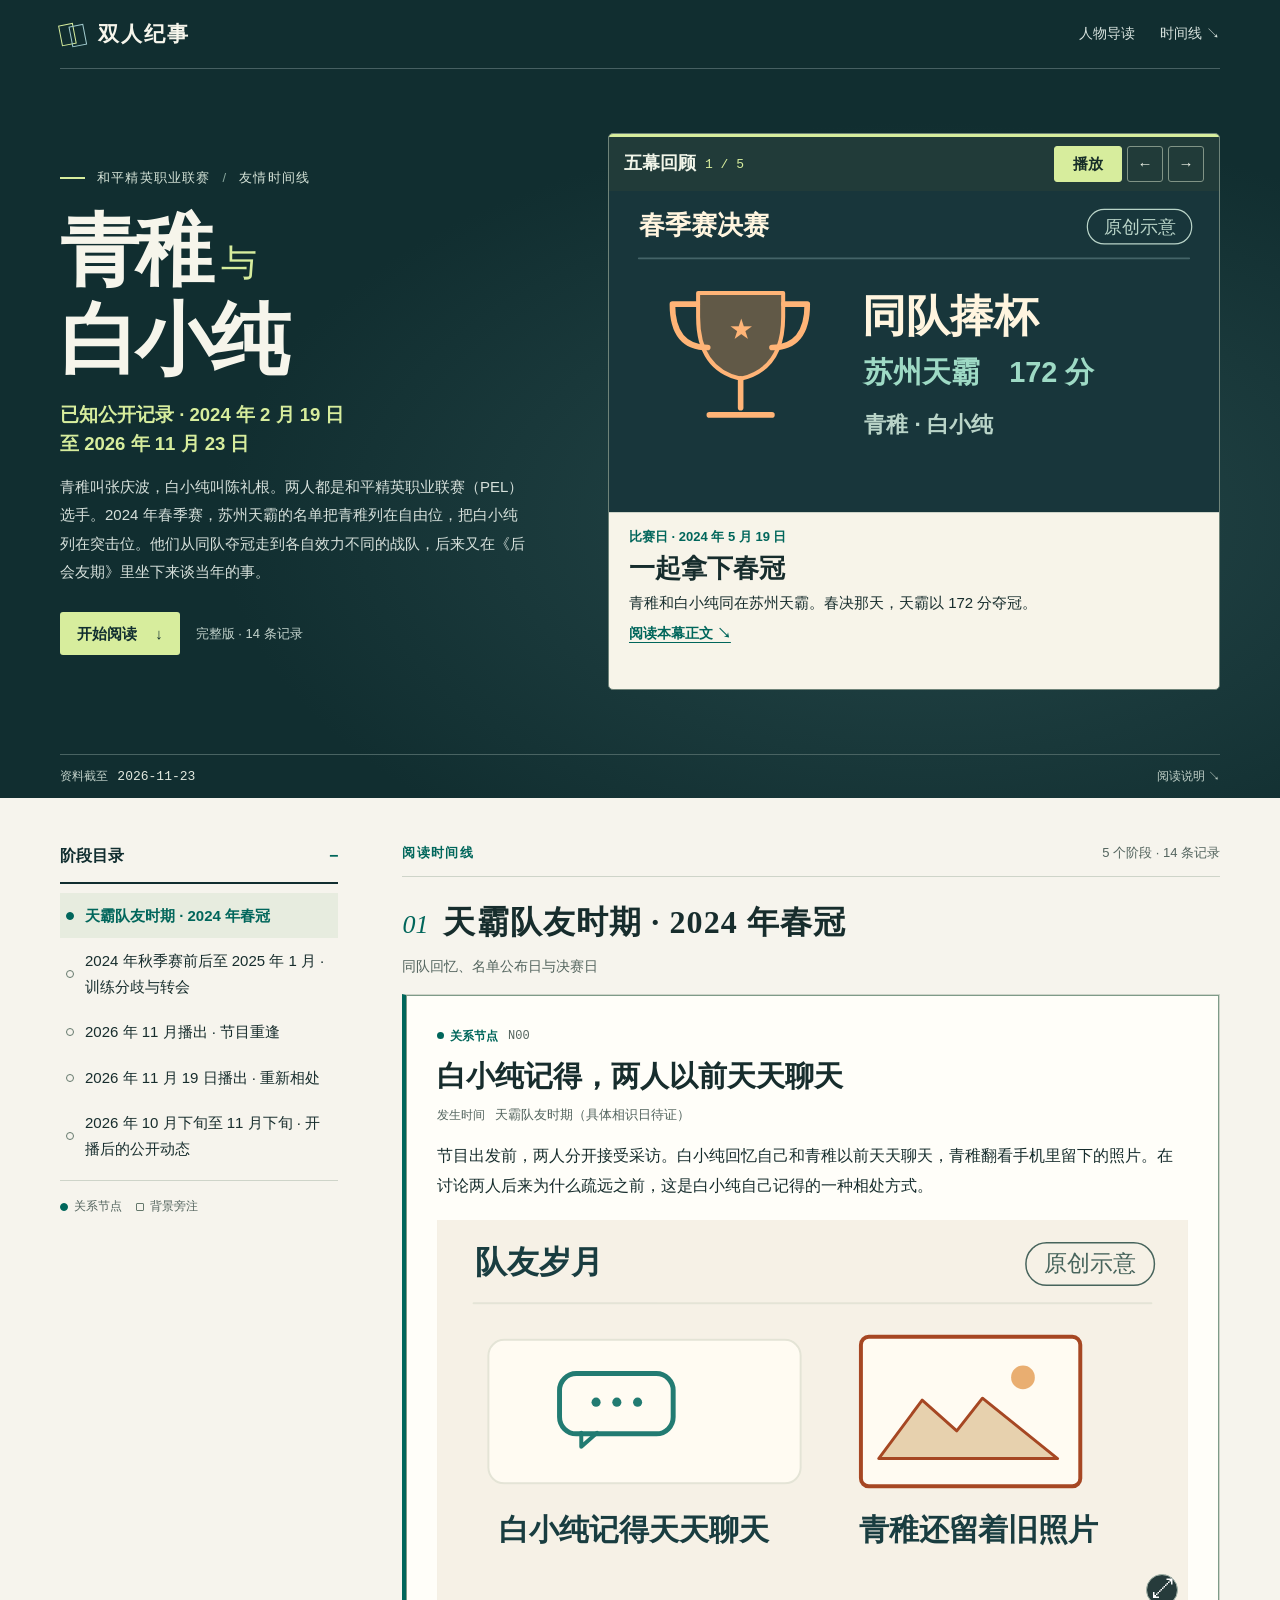
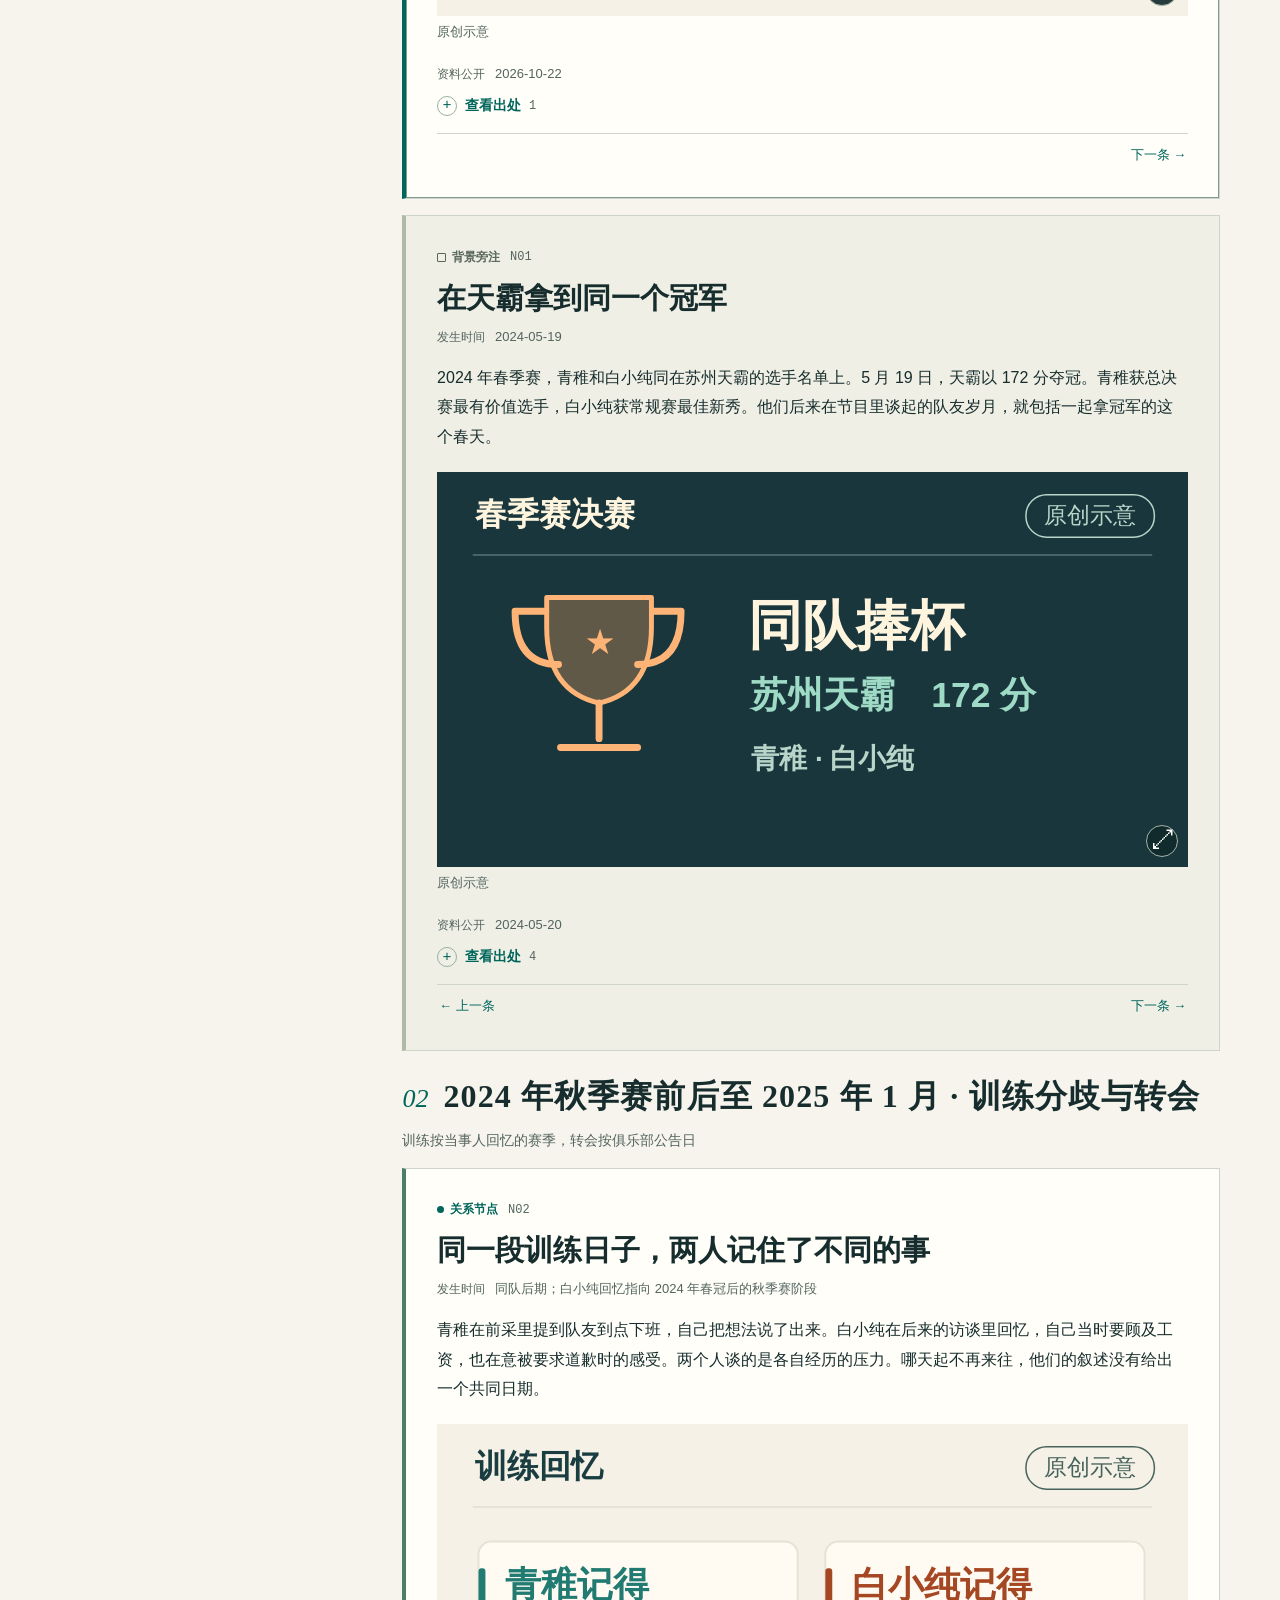
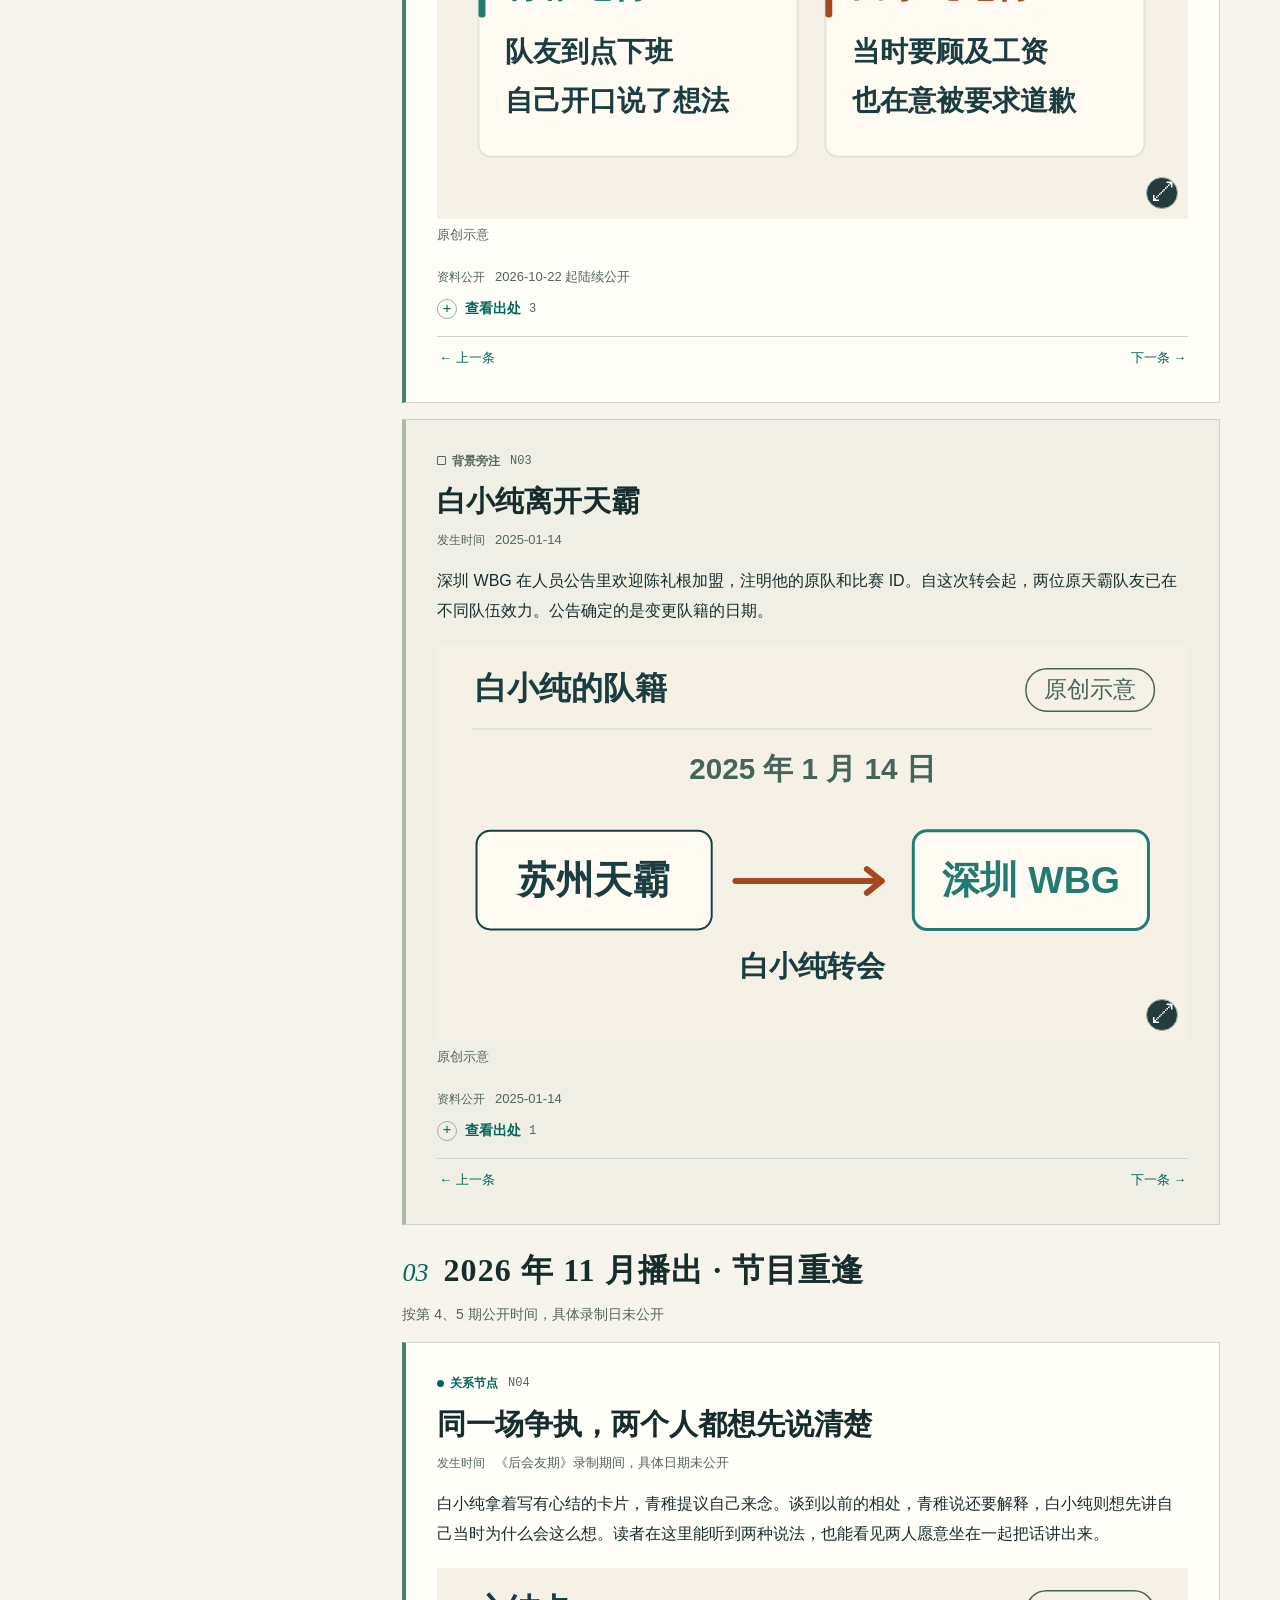
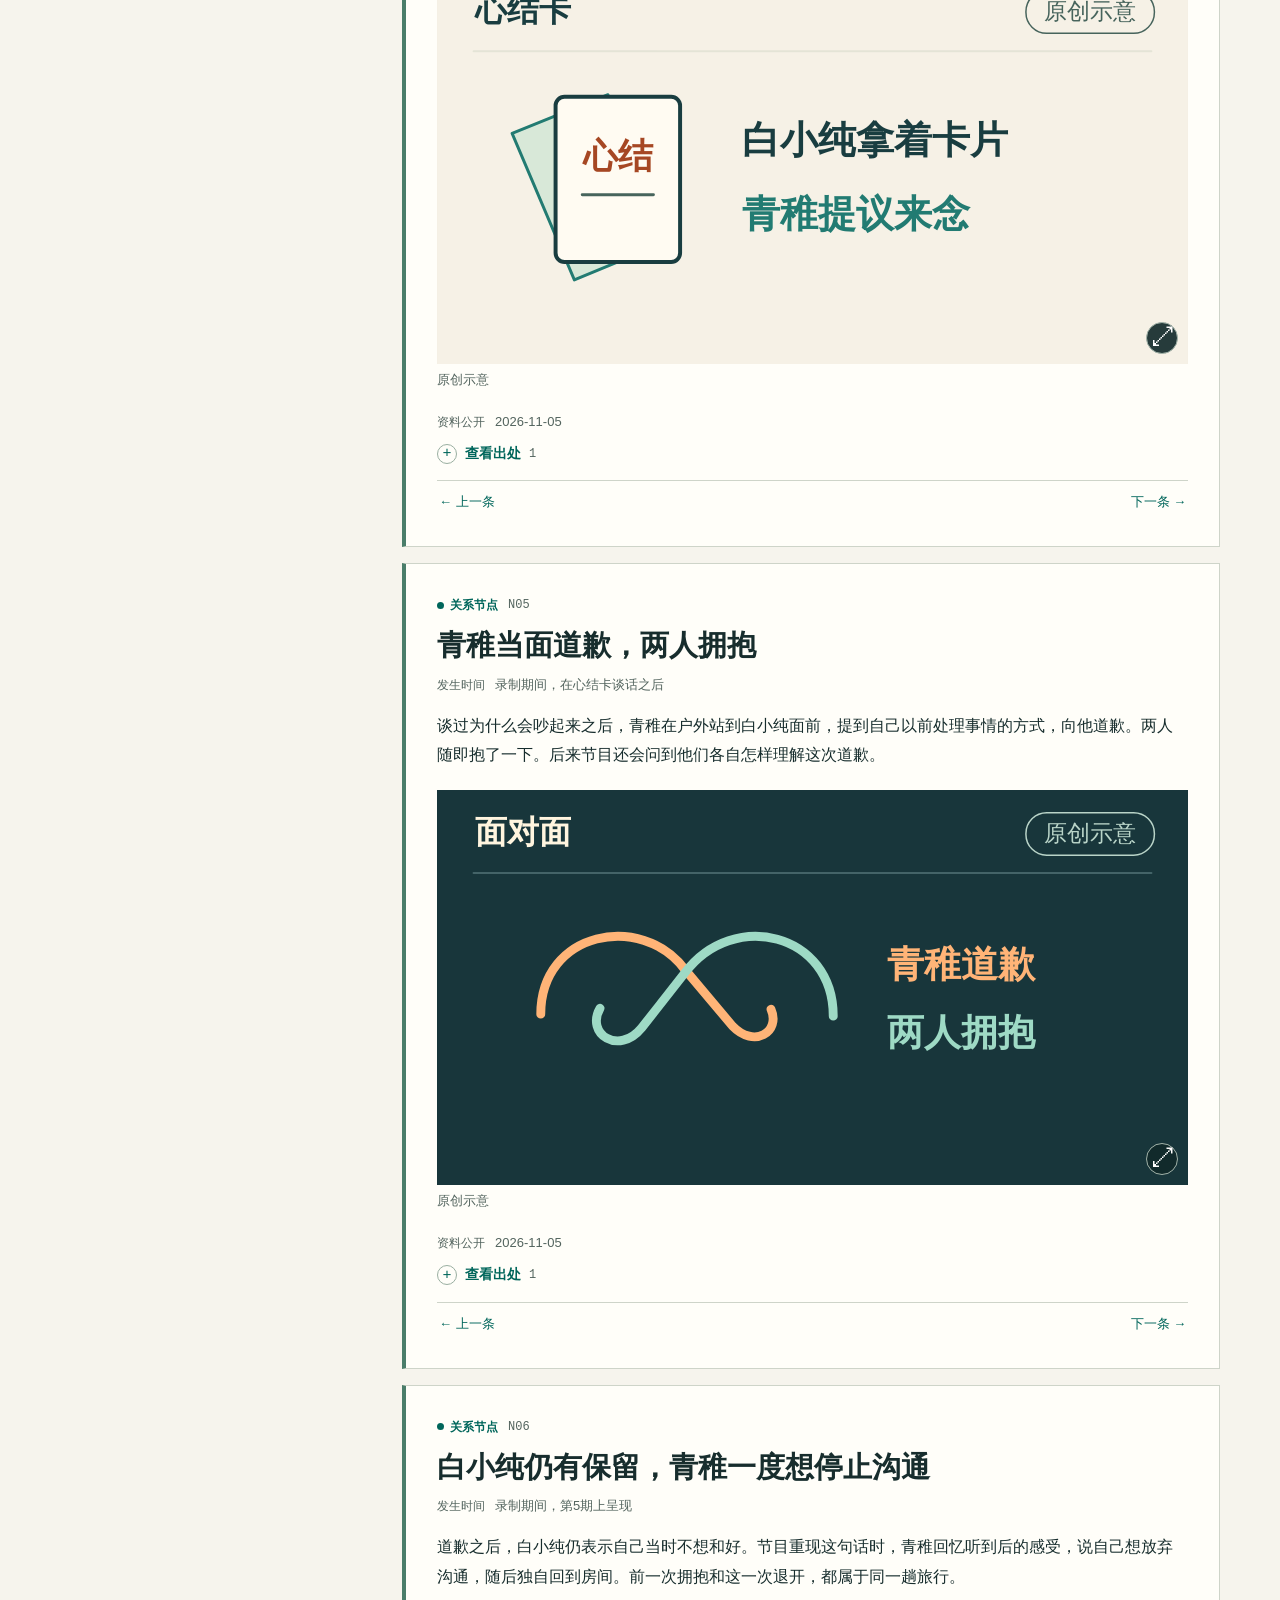
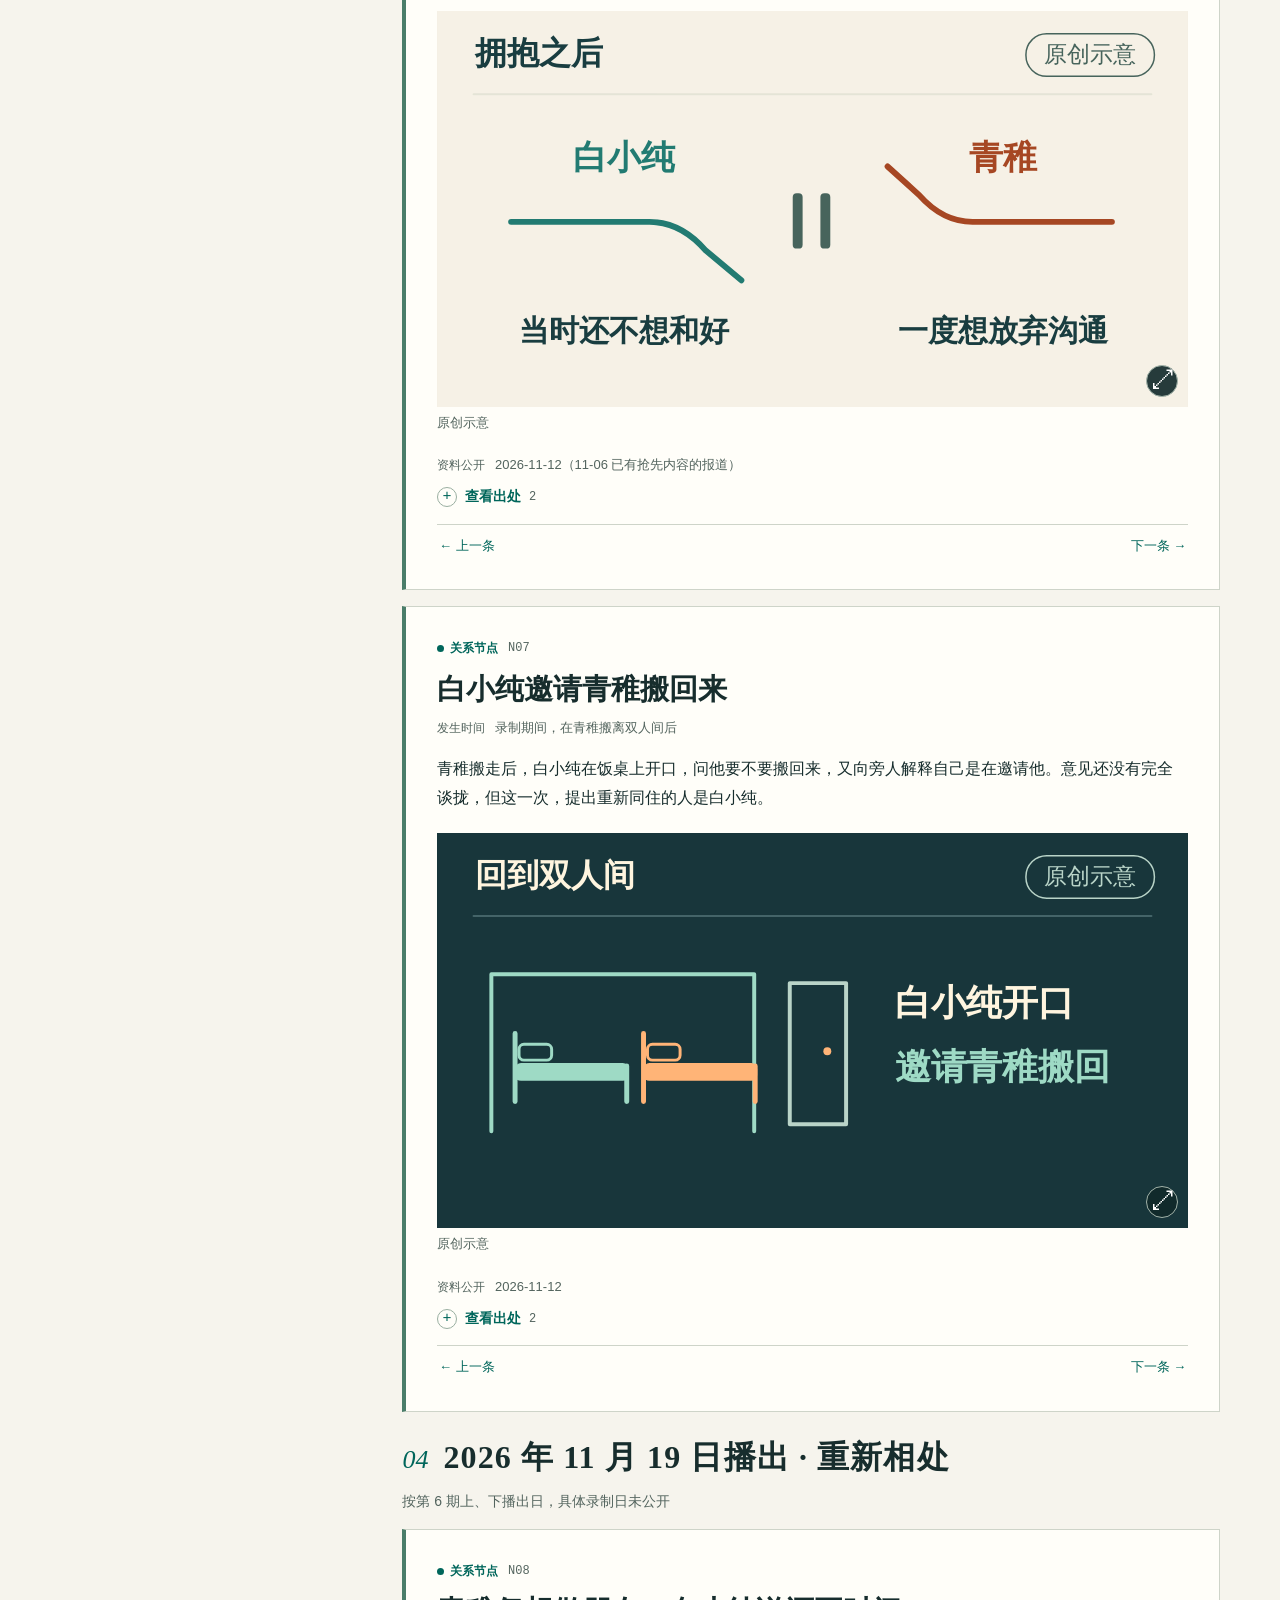
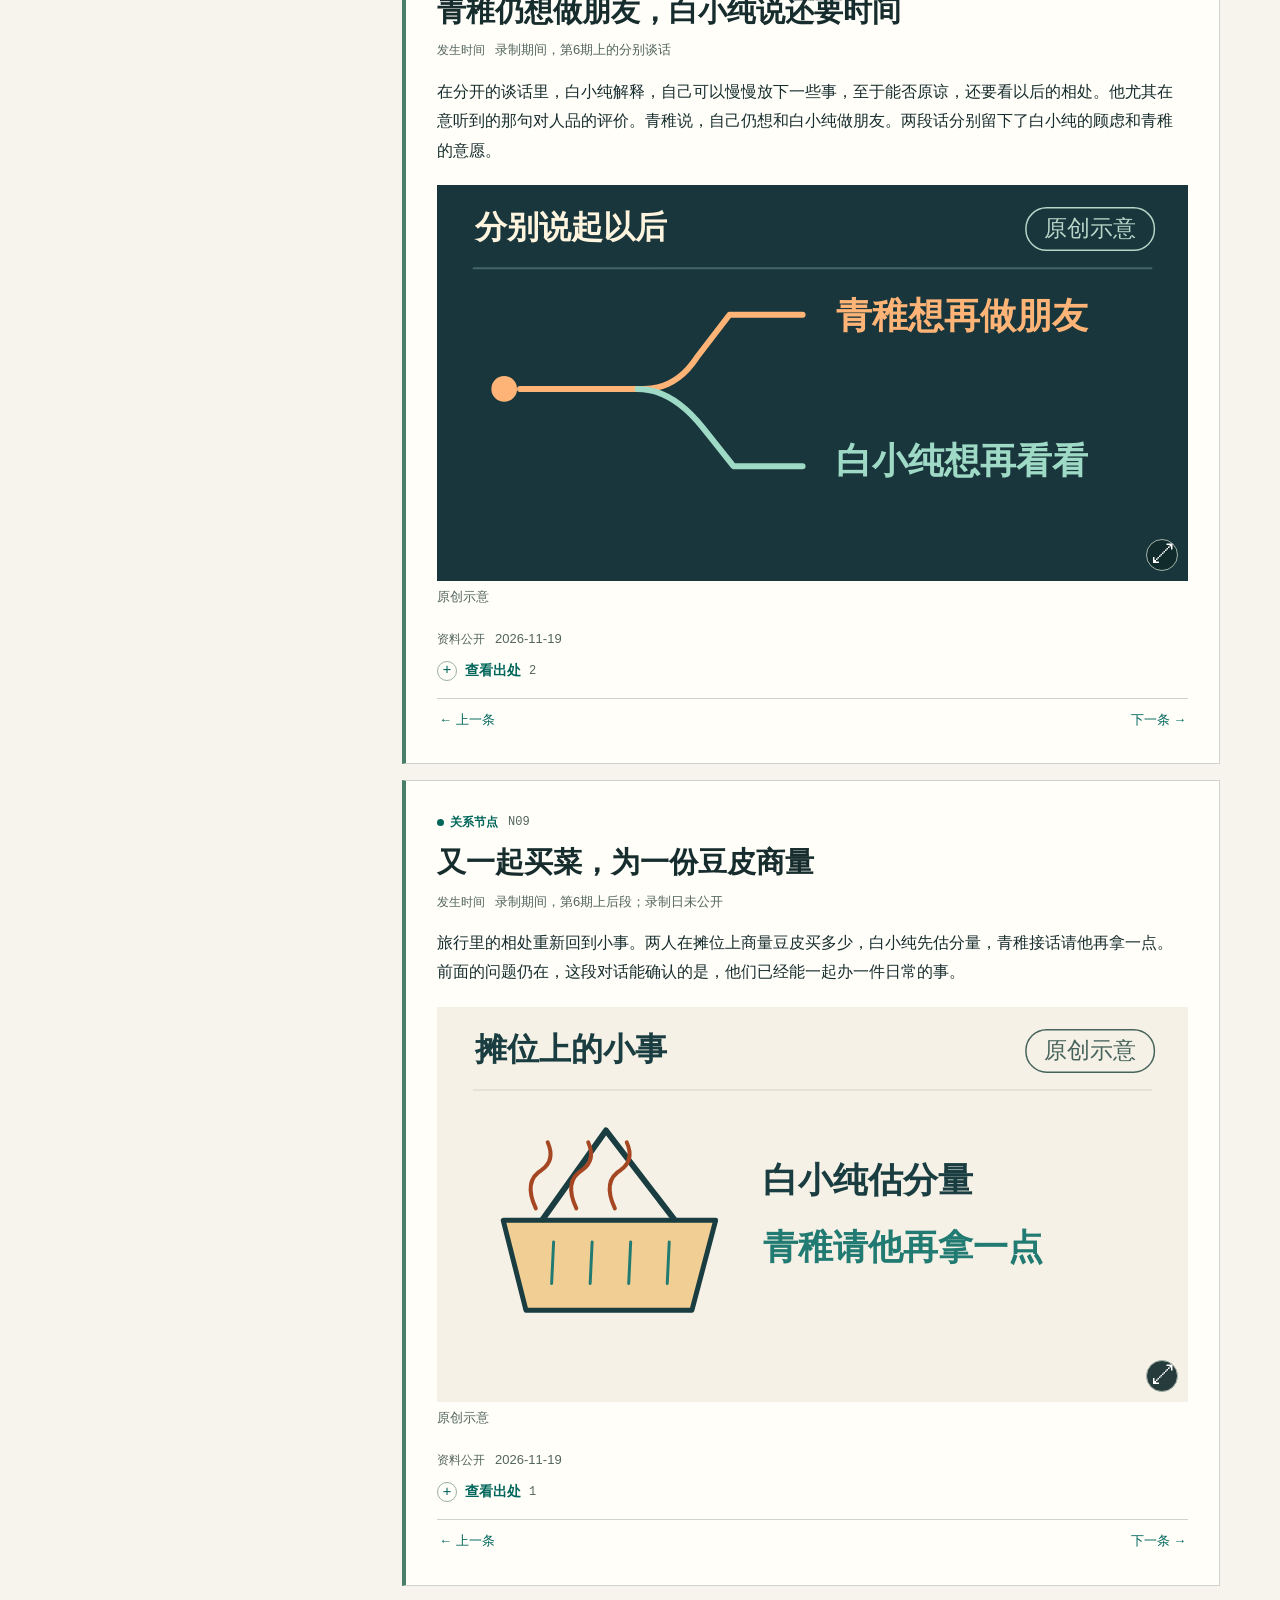
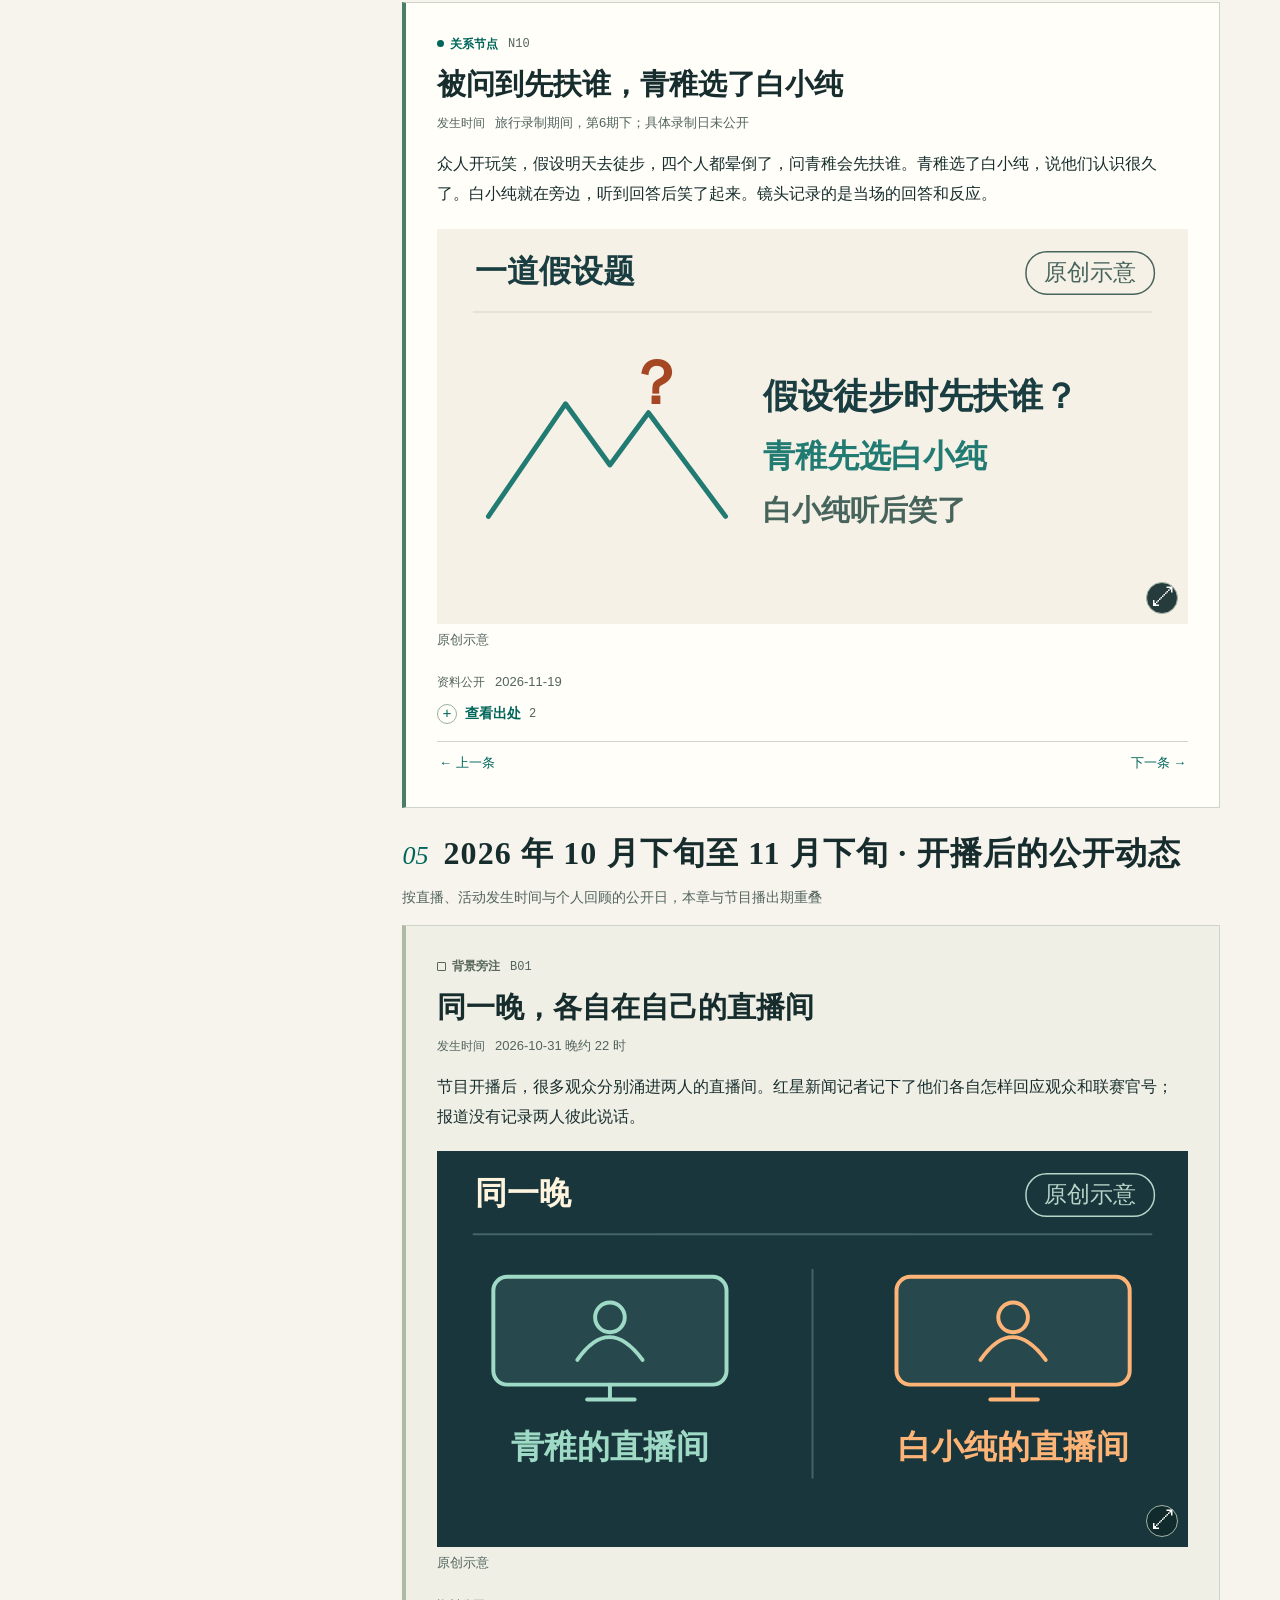
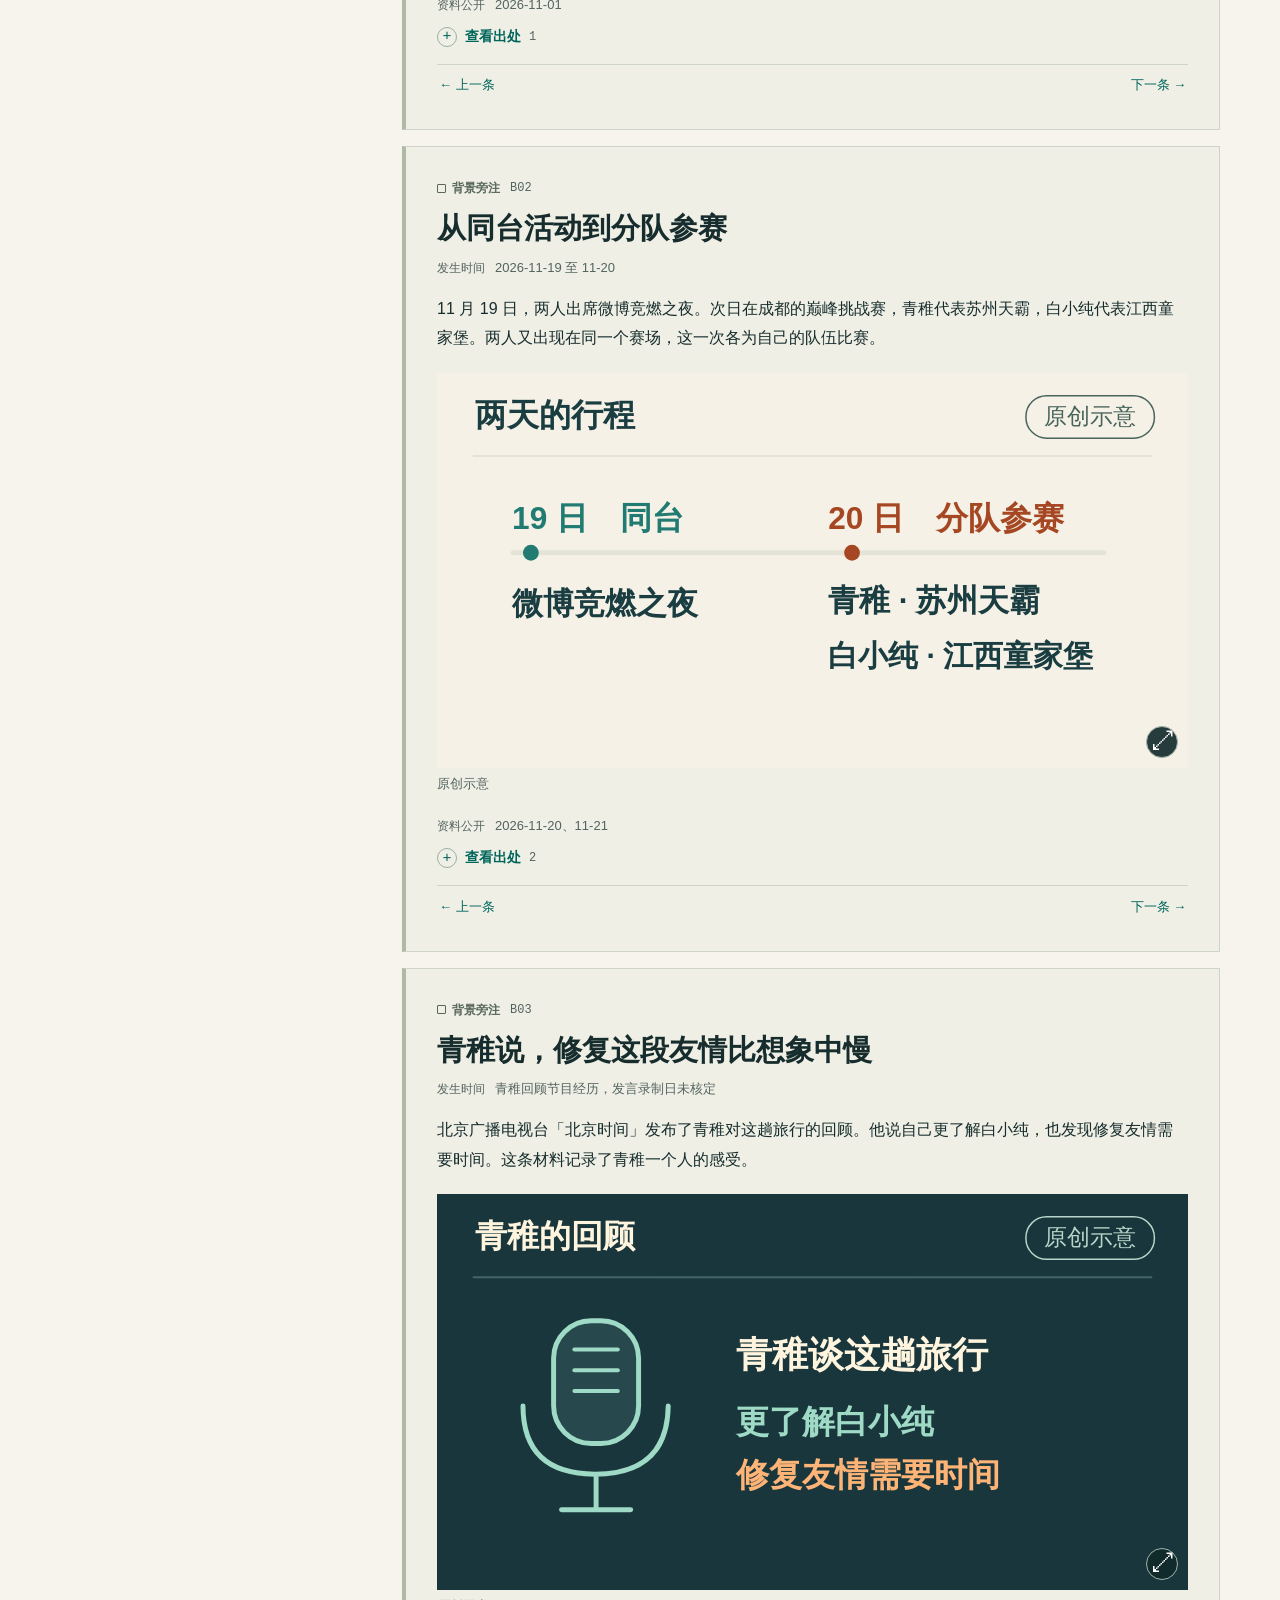
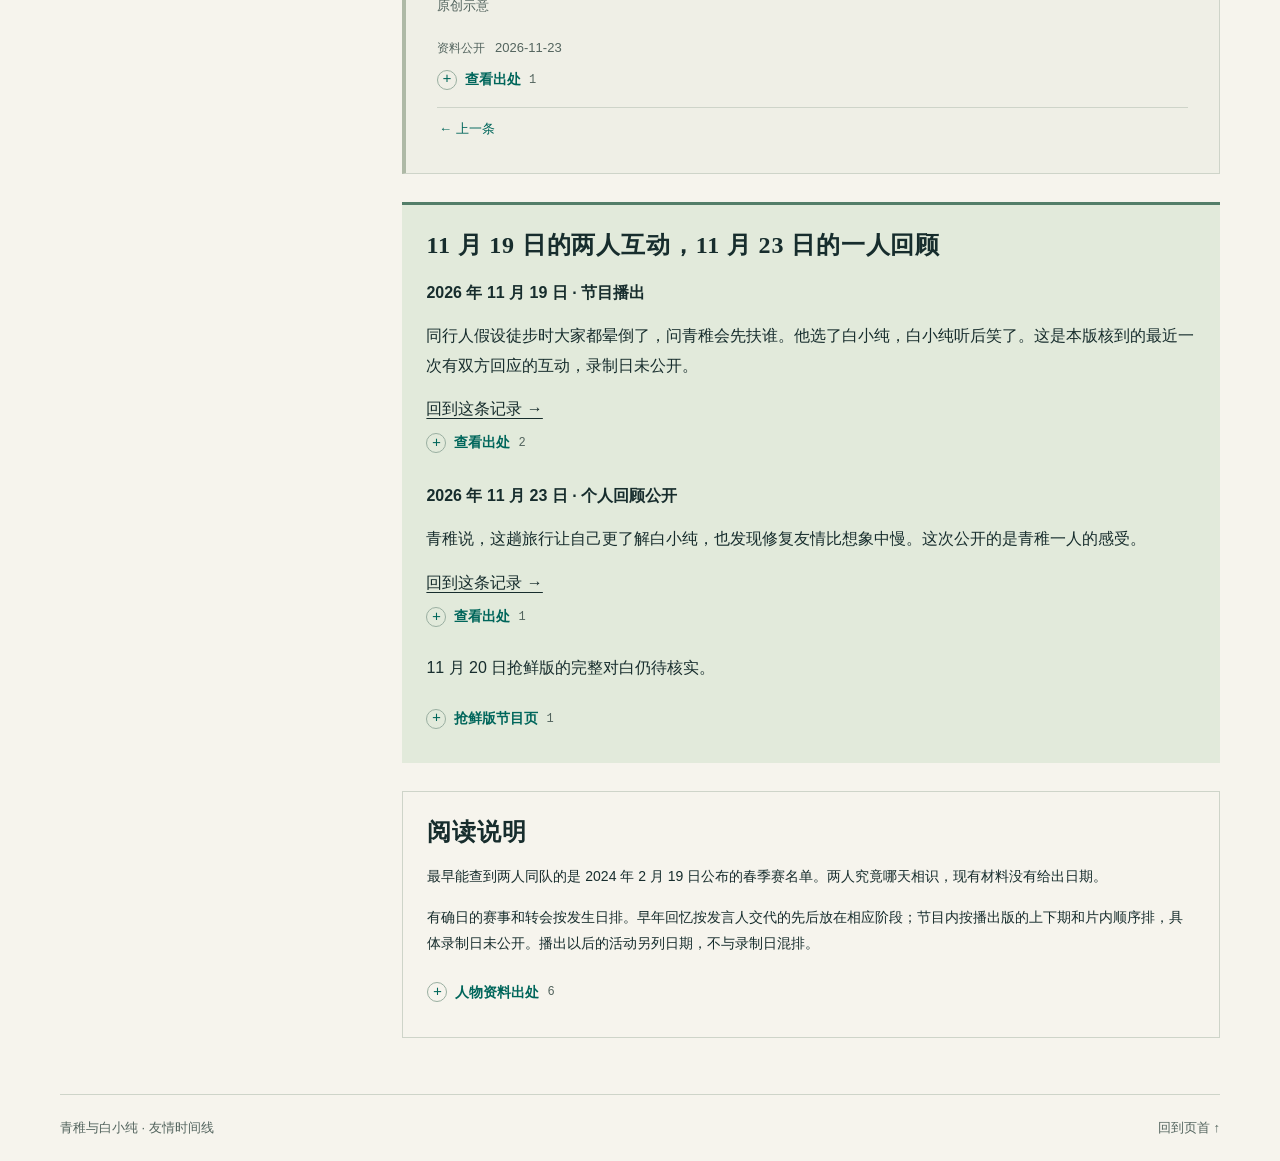
==== commit 070b07f3: "按年分章配齐十四张话题图，并在页首加入主动点播的五幕回顾" ====
--- a/index.html
+++ b/index.html
@@ -28,7 +28,7 @@
 .skip {position: fixed; z-index: 10; left: 12px; top: -70px; padding: 10px; background: white}
 .skip:focus {top: 8px}
 .cover {color: #f6f5eb; background: radial-gradient(ellipse at 72% 65%,#254749 0%,transparent 54%),var(--pine)}
-.mast, .cover-foot, .foot, .stream-label, .source-head, .neighbours, .dialog-head, .start, .names, .eyebrow, .node-meta {display: flex; align-items: center}
+.mast, .cover-foot, .foot, .stream-label, .source-head, .neighbours, .dialog-head, .start, .eyebrow, .node-meta {display: flex; align-items: center}
 .mast, .cover-foot, .foot, .stream-label, .dialog-head {justify-content: space-between}
 .mast {min-height: 69px; border-bottom: 1px solid #476062}
 .mast a, .cover-foot a, .brand, .start a, .neighbours a, .foot a, .ending>a {text-decoration: none}
@@ -51,23 +51,36 @@
 .start a {background: var(--lime); color: var(--pine); font-weight: bold; padding: 9px 17px; border-radius: 3px; font-size: 15px}
 .start a:hover {background: #e7f8c0}
 .start a span {margin-left: 14px}
-.cover-image {padding-top: 4px}
+.years {font-size:clamp(17px,1.45vw,22px); line-height:1.55; color:var(--lime); font-weight:650; margin:0 0 14px; text-wrap:balance}
+.years time {white-space:nowrap}
+.hero:not(:has(.reel)) {display:block}
+.hero:not(:has(.reel)) h1 .second-name {display:inline}
+.hero:not(:has(.reel)) .intro {max-width:50em}
+.hero-copy>.still {max-width:330px; margin:12px 0}
+.reel {min-width:0; overflow:hidden; border:1px solid #6e8379; border-radius:5px; color:var(--ink); background:#f7f4e9}
+.reel header {display:flex; align-items:center; gap:9px; padding:9px 15px; color:#f1f5e9; background:#213b39; border-top:3px solid var(--lime)}
+.reel h2 {font:650 18px/1.3 var(--serif)}
+.counter {font:13px var(--mono); white-space:nowrap; color:var(--lime)}
+.controls {margin-left:auto; display:flex; gap:5px}
+.controls button {min-width:36px; padding:5px 8px; background:transparent; color:inherit; border:1px solid #819486; border-radius:3px; font-size:15px; line-height:1.6}
+.controls .play {min-width:68px; background:var(--lime); border-color:var(--lime); color:#172e29; font-weight:650}
+.controls button:hover {box-shadow:inset 0 0 0 2px #91a78d}
+.slides {display:grid}
+.slide,.slide[hidden] {grid-area:1/1; display:block; min-width:0}
+.slide[hidden] {visibility:hidden; pointer-events:none}
+.slide-copy {padding:13px 20px 17px; border-top:1px solid var(--line)}
+.frame-time {color:var(--teal); font-size:13px; font-weight:650}
+.slide h3 {font:700 clamp(22px,2vw,30px)/1.4 var(--serif); margin:3px 0}
+.slide-copy>p:not(.frame-time) {font-size:15px; line-height:1.7}
+.frame-links {display:flex; flex-wrap:wrap; gap:3px 16px; margin-top:7px; color:var(--teal); font-size:14px; font-weight:600}
+.slide .still figcaption {position:absolute; width:1px; height:1px; padding:0; overflow:hidden; clip-path:inset(50%)}
 .still .enlarge {position: relative; display: block; padding: 0; width: 100%; background: #193336; cursor: zoom-in}
 .still img, dialog img {display: block; width: 100%; height: auto}
-.still img {aspect-ratio: 1000/562}
 .zoom-mark {position: absolute; bottom: 10px; right: 10px; display: grid; width: 32px; height: 32px; place-items: center; background: #10292ae8; color: #fff; font: 24px/1 sans-serif; border: 1px solid #a2b3a9; border-radius: 50%}
-.cover-image .still {border-top: 3px solid var(--lime); padding-top: 5px}
-.names {gap: 26px; margin-block: 11px 6px; font-size: 16px; font-weight: 650}
-.names i {display: inline-block; width: 8px; height: 8px; margin-right: 7px; background: #e4c75a; border-radius: 50%}
-.names span+span i {background: #a0cce1}
-.names small {font-size: 12px; color: #c5d1ca; font-weight: normal}
-.caption,.credit {display: block; font-size: 13px; line-height: 1.65}
-.credit {font-size: 12px; margin-top: 3px}
-.cover .caption {color: #dae4dd}
-.cover .credit,.cover-foot {color: #c1d1c9}
+.cover-foot {color:#c1d1c9}
 .cover-foot {border-top: 1px solid #496362; min-height: 44px; font-size: 12px}
 .cover-foot time {margin-left: 6px; font: 13px var(--mono); color: #e2e9df}
-.layout {display: grid; grid-template-columns: 200px minmax(0,1fr); gap: clamp(36px,6.5vw,98px); padding-block: 44px 56px; align-items: start}
+.layout {display: grid; grid-template-columns: minmax(200px,24%) minmax(0,1fr); gap: clamp(36px,5vw,72px); padding-block: 44px 56px; align-items: start}
 .rail {position: sticky; top: 24px}
 .toc>summary {list-style: none; font-weight: 700; font-size: 16px; color: var(--pine); padding-bottom: 13px; border-bottom: 2px solid var(--pine)}
 summary::-webkit-details-marker {display:none}
@@ -80,13 +93,15 @@
 .toc a[aria-current] {font-weight: bold}
 .toc a small {margin-left: auto; font: 12px var(--mono); color: var(--muted)}
 .nav-dot, .key-dot, .key-square {display: inline-block; width: 8px; height: 8px; border: 1px solid #64786c; border-radius: 50%}
+.nav-dot {flex:none}
 .toc a[aria-current] .nav-dot, .key-dot {background: var(--teal); border-color: var(--teal)}
 .rail-meta {margin-top: 15px; display: flex; align-items: center; gap: 6px; color: var(--muted); font-size: 12px}
 .key-square {border-radius: 1px; margin-left: 8px}
 .stream-label {padding-bottom: 12px; border-bottom: 1px solid var(--line); font-size: 13px; color: var(--muted)}
 .stream-label>span:first-child {color: var(--teal); font-weight: bold; letter-spacing: .1em}
 .chapter header {display: flex; align-items: baseline; gap: 15px; margin-block: 24px 20px}
-.chapter-num {color: var(--teal); font: italic 26px/1 Georgia,serif}
+.time-basis {margin:-9px 0 15px; color:var(--muted); font-size:14px}
+.chapter-num {flex:none; color:var(--teal); font:italic 26px/1 Georgia,serif}
 .chapter h2, .ending h2, .reading-notes h2 {font: 700 32px/1.35 var(--serif); letter-spacing: .035em}
 .node {position: relative; background: #fffef9; margin: 0 0 16px; padding: clamp(19px,2.4vw,34px); border: 1px solid var(--line); border-left: 4px solid #4a7d6a; scroll-margin: 20px}
 .node.context {background: #efefe6; border-left: 4px solid #aeb9a6}
@@ -105,8 +120,9 @@
 .event-time>span,.source-line>span {font-size:12px}
 .story-text,.ending p,.reading-notes>p {margin:15px 0; line-height:1.85}
 .node .still {margin: 20px 0}
-.node .caption {margin-top:8px}
-.node .credit {color:var(--muted)}
+.still figcaption,dialog figcaption {font-size:13px; margin-top:5px}
+.node .still {max-width:760px}
+.node .still figcaption {color:var(--muted)}
 .sources summary {display:flex; gap:8px; align-items:center; list-style:none; font-size:14px; font-weight:650; color:var(--teal); padding-block:9px}
 .sources summary:before {content:"+"; display:inline-grid; place-items:center; width:18px; height:18px; border:1px solid #9aafa1; border-radius:50%; font:15px/1 var(--mono)}
 .sources[open]>summary:before {content:"−"}
@@ -125,6 +141,7 @@
 .ending,.reading-notes {margin-top:28px; padding:24px; scroll-margin:20px}
 .ending {background:#e2eadb; border-top:3px solid #537e69}
 .ending h2,.reading-notes h2 {font-size:24px}
+.ending h3 {margin-top:18px;font-size:16px}
 .ending>a {font-weight:bold}
 .reading-notes {border:1px solid var(--line); font-size:14px}
 .foot {padding-block:22px; font-size:13px; color:var(--muted); border-top:1px solid var(--line)}
@@ -132,14 +149,13 @@
 dialog::backdrop {background:#071918d9}
 .dialog-head {gap:15px; margin-bottom:10px}
 .dialog-head h2 {font:700 18px var(--serif)}
+.dialog-head>div {flex:none}
 .close {padding:6px 12px; border-radius:2px; color:var(--pine); background:var(--lime)}
 .close span {font-size:18px; margin-left:5px}
 .scale {background:transparent; color:#e5eae1; padding:6px 10px; font-size:14px; text-decoration:underline; text-underline-offset:.22em}
 .pan {overflow:auto; max-height:65dvh; overscroll-behavior:contain}
 dialog img {max-height:65dvh; object-fit:contain; background:#0a1d1e}
 .pan.full-size img {width:auto; max-width:none; max-height:none}
-dialog .caption {margin-top:10px}
-dialog .credit {color:#c8d7ce}
 @keyframes arrive {from {background-color:#dfebc8} to {}}
 @media (prefers-reduced-motion:no-preference) {.node.arrived {animation:arrive .65s ease-out}}
 @media(max-width:850px) {
@@ -161,7 +177,9 @@
   .intro {font-size:14px;line-height:1.75;max-width:none}
   .start {margin-top:16px}
   .start a {padding:7px 14px}
-  .names {margin-block:7px 4px}
+  .reel header {padding:7px 9px; gap:7px}
+  .slide-copy {padding:9px 13px 12px}
+  .years {font-size:16px; margin-bottom:8px}
   .cover-foot {min-height:38px}
   .layout {display:block;padding-block:0 24px}
   .rail {top:0;z-index:2;background:var(--paper); padding-top:5px}
@@ -194,14 +212,31 @@
   <div class="hero-copy">
     <p class="eyebrow"><span></span>和平精英职业联赛 <i>/</i> 友情时间线</p>
     <h1>青稚<span class="and">与</span><span class="second-name">白小纯</span></h1>
+    <p class="years">已知公开记录 · <time>2024 年 2 月 19 日</time>至 <time>2026 年 11 月 23 日</time></p>
     <p class="intro">青稚叫张庆波，白小纯叫陈礼根。两人都是和平精英职业联赛（PEL）选手。2024 年春季赛，苏州天霸的名单把青稚列在自由位，把白小纯列在突击位。他们从同队夺冠走到各自效力不同的战队，后来又在《后会友期》里坐下来谈当年的事。</p>
+
     <div class="start"><a href="#N00">开始阅读 <span aria-hidden="true">↓</span></a><span>完整版 · 14 条记录</span></div>
   </div>
-  <div class="cover-image"><figure class="still" data-image="F01">
-    <button type="button" class="enlarge" aria-haspopup="dialog" aria-label="放大图片，认一认两位选手">
-    <img src="[data-uri]" alt="青稚穿黄色外套、戴黑框眼镜，坐在左边开口说话。右边穿浅蓝外套的白小纯手里捏着卡片，朝他微笑。" width="1000" height="562">
-    <span class="zoom-mark" aria-hidden="true">⤢</span></button>
-    <figcaption><div class="names"><span><i></i>青稚 <small>张庆波</small></span><span><i></i>白小纯 <small>陈礼根</small></span></div><span class="caption">左为青稚，右为白小纯。白小纯手里拿着心结卡，青稚问要不要由自己念。在这次争论前，两人是这样开始谈话的。</span><small class="credit">画面出自芒果TV《后会友期》第4期（上），2026-11-05 公开，单帧约 07:40。</small></figcaption></figure></div>
+<section class="reel" aria-label="五幕回顾" aria-roledescription="轮播">
+    <header><h2>五幕回顾</h2><span class="counter" aria-live="off">1 / 5</span>
+    <div class="controls"><button type="button" class="play" aria-pressed="false">播放</button>
+    <button type="button" class="prev-frame" aria-label="上一幕">←</button><button type="button" class="next-frame" aria-label="下一幕">→</button></div></header>
+    <div class="slides"><section class="slide" aria-label="第 1 幕" >
+        <figure class="still" data-image="D-N01" data-title="一起拿下春冠" data-kind="原创示意"><img src="[data-uri]" alt="苏州天霸以 172 分夺冠，青稚和白小纯同在队中。"><figcaption>原创示意</figcaption></figure><div class="slide-copy"><p class="frame-time">比赛日 · 2024 年 5 月 19 日</p>
+        <h3>一起拿下春冠</h3><p>青稚和白小纯同在苏州天霸。春决那天，天霸以 172 分夺冠。</p>
+        <div class="frame-links"><a class="" href="#N01">阅读本幕正文 ↘</a></div></div></section><section class="slide" aria-label="第 2 幕" hidden>
+        <figure class="still" data-image="D-N02" data-title="训练里的两种压力" data-kind="原创示意"><img src="[data-uri]" alt="两栏分别呈现青稚对训练时间、白小纯对工资与道歉的回忆。"><figcaption>原创示意</figcaption></figure><div class="slide-copy"><p class="frame-time">回忆所指 · 2024 年秋季赛前后</p>
+        <h3>训练里的两种压力</h3><p>青稚记得队友到点下班。白小纯说，那时要顾及工资，也在意被要求道歉时的感受。</p>
+        <div class="frame-links"><a class="" href="#N02">阅读本幕正文 ↘</a></div></div></section><section class="slide" aria-label="第 3 幕" hidden>
+        <figure class="still" data-image="D-N03" data-title="白小纯转会" data-kind="原创示意"><img src="[data-uri]" alt="队籍箭头从苏州天霸指向深圳 WBG，转会的是白小纯。"><figcaption>原创示意</figcaption></figure><div class="slide-copy"><p class="frame-time">转会公告 · 2025 年 1 月 14 日</p>
+        <h3>白小纯转会</h3><p>深圳 WBG 宣布白小纯从苏州天霸加盟。两位曾一起夺冠的队友，从此各为不同队伍效力。</p>
+        <div class="frame-links"><a class="" href="#N03">阅读本幕正文 ↘</a></div></div></section><section class="slide" aria-label="第 4 幕" hidden>
+        <figure class="still" data-image="D-N05" data-title="一句道歉，一个拥抱" data-kind="原创示意"><img src="[data-uri]" alt="青稚向白小纯道歉，两人随后拥抱。"><figcaption>原创示意</figcaption></figure><div class="slide-copy"><p class="frame-time">节目播出 · 2026 年 11 月 5 日</p>
+        <h3>一句道歉，一个拥抱</h3><p>青稚为自己从前处理事情的方式向白小纯道歉。两人随后抱了一下。</p>
+        <div class="frame-links"><a class="" href="#N05">阅读本幕正文 ↘</a></div></div></section><section class="slide" aria-label="第 5 幕" hidden>
+        <figure class="still" data-image="D-N08" data-title="再做朋友，各有期待" data-kind="原创示意"><img src="[data-uri]" alt="青稚想再做朋友，白小纯想看今后的相处。"><figcaption>原创示意</figcaption></figure><div class="slide-copy"><p class="frame-time">节目播出 · 2026 年 11 月 19 日</p>
+        <h3>再做朋友，各有期待</h3><p>青稚说还想做朋友。白小纯说，有些事可以慢慢放下，能否原谅要看今后怎样相处。</p>
+        <div class="frame-links"><a class="" href="#N08">阅读本幕正文 ↘</a><a class="" href="#N09">继续读两人一起买菜 →</a></div></div></section></div></section>
 </section>
 <div class="cover-foot wrap"><span>资料截至 <time>2026-11-23</time></span><a href="#reading-notes">阅读说明 <span aria-hidden="true">↘</span></a></div>
 </div>
@@ -209,229 +244,220 @@
   <aside class="rail" aria-label="阅读导航">
     <details class="toc" open>
       <summary><span>阶段目录</span><span class="mobile-stage"></span></summary>
-      <nav aria-label="阶段跳转"><a href="#N00" data-nav-stage="同队"><span class="nav-dot"></span>同队<small>02</small></a><a href="#N02" data-nav-stage="疏远与转会"><span class="nav-dot"></span>疏远与转会<small>02</small></a><a href="#N04" data-nav-stage="节目重逢"><span class="nav-dot"></span>节目重逢<small>04</small></a><a href="#N08" data-nav-stage="重新相处"><span class="nav-dot"></span>重新相处<small>03</small></a><a href="#B01" data-nav-stage="播出之后"><span class="nav-dot"></span>播出之后<small>背景 · 03</small></a></nav>
+      <nav aria-label="阶段跳转"><a href="#N00" data-nav-stage="同队"><span class="nav-dot"></span><span>天霸队友时期 · 2024 年春冠</span></a><a href="#N02" data-nav-stage="疏远与转会"><span class="nav-dot"></span><span>2024 年秋季赛前后至 2025 年 1 月 · 训练分歧与转会</span></a><a href="#N04" data-nav-stage="节目重逢"><span class="nav-dot"></span><span>2026 年 11 月播出 · 节目重逢</span></a><a href="#N08" data-nav-stage="重新相处"><span class="nav-dot"></span><span>2026 年 11 月 19 日播出 · 重新相处</span></a><a href="#B01" data-nav-stage="播出之后"><span class="nav-dot"></span><span>2026 年 10 月下旬至 11 月下旬 · 开播后的公开动态</span></a></nav>
     </details>
     <div class="rail-meta"><span class="key-dot"></span>关系节点 <span class="key-square"></span>背景旁注</div>
   </aside>
   <div class="stream" role="region" aria-label="时间线正文">
     <div class="stream-label"><span>阅读时间线</span><span>5 个阶段 · 14 条记录</span></div>
-    <section class="chapter" aria-label="同队"><header><span class="chapter-num">01</span><h2>同队</h2></header><article id="N00" class="node story" tabindex="-1" data-stage="同队">
+    <section class="chapter"><header><span class="chapter-num">01</span><h2>天霸队友时期 · 2024 年春冠</h2></header>
+        <p class="time-basis">同队回忆、名单公布日与决赛日</p><article id="N00" class="node story" tabindex="-1" data-stage="同队">
     <div class="node-meta"><span class="kind">关系节点</span><span class="code">N00</span></div>
     <h3>白小纯记得，两人以前天天聊天</h3><p class="event-time"><span>发生时间</span>天霸队友时期（具体相识日待证）</p>
-    <p class="story-text">节目出发前，两人分开接受采访。白小纯回忆自己和青稚以前天天聊天，青稚翻看手机里留下的照片。在讨论两人后来为什么疏远之前，这是白小纯自己记得的一种相处方式。</p>
+    <p class="story-text">节目出发前，两人分开接受采访。白小纯回忆自己和青稚以前天天聊天，青稚翻看手机里留下的照片。在讨论两人后来为什么疏远之前，这是白小纯自己记得的一种相处方式。</p><figure class="still" data-image="D-N00" data-title="白小纯记得，两人以前天天聊天" data-kind="原创示意"><button type="button" class="enlarge" aria-haspopup="dialog" aria-label="放大图片，白小纯记得，两人以前天天聊天"><img src="[data-uri]" alt="白小纯回忆从前天天聊天，青稚翻看旧照片。">
+        <span class="zoom-mark" aria-hidden="true">⤢</span></button><figcaption>原创示意</figcaption></figure>
     <div class="source-line"><span>资料公开</span> 2026-10-22</div><details class="sources"><summary>查看出处<span class="total">1</span></summary><div class="records"><div class="source" data-source="S06">
     <div class="source-head"><span class="code">S06</span><a href="https://www.mgtv.com/b/914227/24732565.html" target="_blank" rel="noopener noreferrer">第1期：再见朋友！出发前采 <span aria-hidden="true">↗</span></a></div>
-    <p>芒果TV《后会友期》 · 2026-10-22</p>
-    <p>分别采访两人并穿插旧照。01:31:20–01:32:35 回忆以前的往来，01:32:40–01:33:00 翻看照片；01:33:20–01:35:05 回顾训练相处的分歧。</p><p class="seek-hint">打开此版本原片后，拖至以下时间</p><ul class="clips"><li data-start="5480" data-end="5555"><b>01:31:20–01:32:35</b> 两人分别回忆以前的相处</li><li data-start="5560" data-end="5580"><b>01:32:40–01:33:00</b> 青稚翻看旧照片</li></ul>
+    <p>芒果TV《后会友期》 · 2026-10-22</p><p class="seek-hint">打开此版本原片后，拖至以下时间</p><ul class="clips"><li data-start="5480" data-end="5555"><b>01:31:20–01:32:35</b> 两人分别回忆以前的相处</li><li data-start="5560" data-end="5580"><b>01:32:40–01:33:00</b> 青稚翻看旧照片</li></ul>
     <small>桌面网页未登录，广告后可播放。时间码从该版本节目画面起算。 资料复核于 2026-11-24。</small></div></div></details>
     <nav class="neighbours" aria-label="白小纯记得，两人以前天天聊天的前后节点"><a class="next" href="#N01">下一条 →</a></nav></article><article id="N01" class="node context" tabindex="-1" data-stage="同队">
     <div class="node-meta"><span class="kind">背景旁注</span><span class="code">N01</span></div>
     <h3>在天霸拿到同一个冠军</h3><p class="event-time"><span>发生时间</span>2024-05-19</p>
-    <p class="story-text">2024 年春季赛，青稚和白小纯同在苏州天霸的选手名单上。5 月 19 日，天霸以 172 分夺冠。青稚获总决赛最有价值选手，白小纯获常规赛最佳新秀。他们后来在节目里谈起的队友岁月，就包括一起拿冠军的这个春天。</p>
+    <p class="story-text">2024 年春季赛，青稚和白小纯同在苏州天霸的选手名单上。5 月 19 日，天霸以 172 分夺冠。青稚获总决赛最有价值选手，白小纯获常规赛最佳新秀。他们后来在节目里谈起的队友岁月，就包括一起拿冠军的这个春天。</p><figure class="still" data-image="D-N01" data-title="在天霸拿到同一个冠军" data-kind="原创示意"><button type="button" class="enlarge" aria-haspopup="dialog" aria-label="放大图片，在天霸拿到同一个冠军"><img src="[data-uri]" alt="苏州天霸以 172 分夺冠，青稚和白小纯同在队中。">
+        <span class="zoom-mark" aria-hidden="true">⤢</span></button><figcaption>原创示意</figcaption></figure>
     <div class="source-line"><span>资料公开</span> 2024-05-20</div><details class="sources"><summary>查看出处<span class="total">4</span></summary><div class="records"><div class="source" data-source="S01">
     <div class="source-head"><span class="code">S01</span><a href="https://www.thepaper.cn/newsDetail_forward_27440493" target="_blank" rel="noopener noreferrer">苏州TianbaPEL春季赛封王，赛制升级变革提升竞争力 <span aria-hidden="true">↗</span></a></div>
     <p>澎湃新闻记者 陈均 · 2024-05-20</p>
-    <p>5 月 19 日比赛结果、天霸 172 分及青稚的总决赛个人奖。</p>
     <small>无需登录可读正文。 资料复核于 2026-11-24。</small></div><div class="source" data-source="S02">
     <div class="source-head"><span class="code">S02</span><a href="https://www.sina.cn/news/detail/5122733179142905.html" target="_blank" rel="noopener noreferrer">深圳WBG和平精英分部人员变动公告 <span aria-hidden="true">↗</span></a></div>
     <p>WBG 和平精英分部（俱乐部认证微博） · 2025-01-14</p>
-    <p>实名陈礼根、天霸时期 ID、春季赛个人奖和冠军，以及转会生效日。</p>
     <small>无需登录可读正文。 资料复核于 2026-11-24。</small></div><div class="source" data-source="S03">
     <div class="source-head"><span class="code">S03</span><a href="https://www.sina.cn/news/detail/5317443874456293.html" target="_blank" rel="noopener noreferrer">2026和平精英澳门邀请赛丨青稚FMVP <span aria-hidden="true">↗</span></a></div>
     <p>天霸电子竞技俱乐部（认证微博） · 2026-07-05</p>
-    <p>张庆波与 ID 青稚的对应；俱乐部回顾他 2024 年春季赛夺冠及获总决赛 FMVP。</p>
     <small>无需登录可读正文。 资料复核于 2026-11-24。</small></div><div class="source" data-source="S05">
     <div class="source-head"><span class="code">S05</span><a href="https://www.sina.cn/news/detail/5003144251835122.html" target="_blank" rel="noopener noreferrer">2024 PEL 春季赛大名单 <span aria-hidden="true">↗</span></a></div>
     <p>PEL和平精英职业联赛（认证微博） · 2024-02-19</p>
-    <p>第 3 张长图底部的「苏州 Tianba」栏列有自由位青稚、突击位白小纯。</p>
     <small>正文免登录；在第 3 张图放大看底部名单。 资料复核于 2026-11-24。</small></div></div></details>
-    <nav class="neighbours" aria-label="在天霸拿到同一个冠军的前后节点"><a class="" href="#N00">← 上一条</a><a class="next" href="#N02">下一条 →</a></nav></article></section><section class="chapter" aria-label="疏远与转会"><header><span class="chapter-num">02</span><h2>疏远与转会</h2></header><article id="N02" class="node story" tabindex="-1" data-stage="疏远与转会">
+    <nav class="neighbours" aria-label="在天霸拿到同一个冠军的前后节点"><a class="" href="#N00">← 上一条</a><a class="next" href="#N02">下一条 →</a></nav></article></section><section class="chapter"><header><span class="chapter-num">02</span><h2>2024 年秋季赛前后至 2025 年 1 月 · 训练分歧与转会</h2></header>
+        <p class="time-basis">训练按当事人回忆的赛季，转会按俱乐部公告日</p><article id="N02" class="node story" tabindex="-1" data-stage="疏远与转会">
     <div class="node-meta"><span class="kind">关系节点</span><span class="code">N02</span></div>
     <h3>同一段训练日子，两人记住了不同的事</h3><p class="event-time"><span>发生时间</span>同队后期；白小纯回忆指向 2024 年春冠后的秋季赛阶段</p>
-    <p class="story-text">青稚在前采里提到队友到点下班，自己把想法说了出来。白小纯在后来的访谈里回忆，自己当时要顾及工资，也在意被要求道歉时的感受。两个人谈的是各自经历的压力。哪天起不再来往，他们的叙述没有给出一个共同日期。</p>
+    <p class="story-text">青稚在前采里提到队友到点下班，自己把想法说了出来。白小纯在后来的访谈里回忆，自己当时要顾及工资，也在意被要求道歉时的感受。两个人谈的是各自经历的压力。哪天起不再来往，他们的叙述没有给出一个共同日期。</p><figure class="still" data-image="D-N02" data-title="同一段训练日子，两人记住了不同的事" data-kind="原创示意"><button type="button" class="enlarge" aria-haspopup="dialog" aria-label="放大图片，同一段训练日子，两人记住了不同的事"><img src="[data-uri]" alt="两栏分别呈现青稚对训练时间、白小纯对工资与道歉的回忆。">
+        <span class="zoom-mark" aria-hidden="true">⤢</span></button><figcaption>原创示意</figcaption></figure>
     <div class="source-line"><span>资料公开</span> 2026-10-22 起陆续公开</div><details class="sources"><summary>查看出处<span class="total">3</span></summary><div class="records"><div class="source" data-source="S06">
     <div class="source-head"><span class="code">S06</span><a href="https://www.mgtv.com/b/914227/24732565.html" target="_blank" rel="noopener noreferrer">第1期：再见朋友！出发前采 <span aria-hidden="true">↗</span></a></div>
-    <p>芒果TV《后会友期》 · 2026-10-22</p>
-    <p>分别采访两人并穿插旧照。01:31:20–01:32:35 回忆以前的往来，01:32:40–01:33:00 翻看照片；01:33:20–01:35:05 回顾训练相处的分歧。</p><p class="seek-hint">打开此版本原片后，拖至以下时间</p><ul class="clips"><li data-start="5620" data-end="5670"><b>01:33:40–01:34:30</b> 青稚谈当时怎样看待训练</li></ul>
+    <p>芒果TV《后会友期》 · 2026-10-22</p><p class="seek-hint">打开此版本原片后，拖至以下时间</p><ul class="clips"><li data-start="5620" data-end="5670"><b>01:33:40–01:34:30</b> 青稚谈当时怎样看待训练</li></ul>
     <small>桌面网页未登录，广告后可播放。时间码从该版本节目画面起算。 资料复核于 2026-11-24。</small></div><div class="source" data-source="S10">
     <div class="source-head"><span class="code">S10</span><a href="https://www.mgtv.com/b/914227/24803884.html" target="_blank" rel="noopener noreferrer">第6期（上）：厉娜许飞互相完成愿望清单 青稚白小纯谈成长经历落泪 <span aria-hidden="true">↗</span></a></div>
-    <p>芒果TV《后会友期》 · 2026-11-19</p>
-    <p>37:24–38:34 白小纯回顾道歉与工资；50:25–51:43 白小纯谈仍需时间；01:06:47–01:08:04 青稚表达仍想做朋友；01:11:51–01:12:44 两人买豆皮。</p><p class="seek-hint">打开此版本原片后，拖至以下时间</p><ul class="clips"><li data-start="2244" data-end="2314"><b>37:24–38:34</b> 白小纯回忆工资与道歉</li></ul>
+    <p>芒果TV《后会友期》 · 2026-11-19</p><p class="seek-hint">打开此版本原片后，拖至以下时间</p><ul class="clips"><li data-start="2244" data-end="2314"><b>37:24–38:34</b> 白小纯回忆工资与道歉</li></ul>
     <small>桌面网页未登录，广告后可播放。时间码从该版本节目画面起算。 资料复核于 2026-11-24。</small></div><div class="source" data-source="S17">
     <div class="source-head"><span class="code">S17</span><a href="https://www.thepaper.cn/newsDetail_forward_34420623" target="_blank" rel="noopener noreferrer">“青稚崩溃”热搜第一……（报道第5期前的抢先材料） <span aria-hidden="true">↗</span></a></div>
     <p>青岛新闻网澎湃号，责编润宇，文末列荆楚网等来源 · 2026-11-06</p>
-    <p>转述白小纯对 2024 年秋季赛阶段压力的回顾及青稚的回应；用作检索线索，与 S08 同一段内容合并。</p>
     <small>无需登录可读正文。 资料复核于 2026-11-24。</small></div></div></details>
     <nav class="neighbours" aria-label="同一段训练日子，两人记住了不同的事的前后节点"><a class="" href="#N01">← 上一条</a><a class="next" href="#N03">下一条 →</a></nav></article><article id="N03" class="node context" tabindex="-1" data-stage="疏远与转会">
     <div class="node-meta"><span class="kind">背景旁注</span><span class="code">N03</span></div>
     <h3>白小纯离开天霸</h3><p class="event-time"><span>发生时间</span>2025-01-14</p>
-    <p class="story-text">深圳 WBG 在人员公告里欢迎陈礼根加盟，注明他的原队和比赛 ID。自这次转会起，两位原天霸队友已在不同队伍效力。公告确定的是变更队籍的日期。</p>
+    <p class="story-text">深圳 WBG 在人员公告里欢迎陈礼根加盟，注明他的原队和比赛 ID。自这次转会起，两位原天霸队友已在不同队伍效力。公告确定的是变更队籍的日期。</p><figure class="still" data-image="D-N03" data-title="白小纯离开天霸" data-kind="原创示意"><button type="button" class="enlarge" aria-haspopup="dialog" aria-label="放大图片，白小纯离开天霸"><img src="[data-uri]" alt="队籍箭头从苏州天霸指向深圳 WBG，转会的是白小纯。">
+        <span class="zoom-mark" aria-hidden="true">⤢</span></button><figcaption>原创示意</figcaption></figure>
     <div class="source-line"><span>资料公开</span> 2025-01-14</div><details class="sources"><summary>查看出处<span class="total">1</span></summary><div class="records"><div class="source" data-source="S02">
     <div class="source-head"><span class="code">S02</span><a href="https://www.sina.cn/news/detail/5122733179142905.html" target="_blank" rel="noopener noreferrer">深圳WBG和平精英分部人员变动公告 <span aria-hidden="true">↗</span></a></div>
     <p>WBG 和平精英分部（俱乐部认证微博） · 2025-01-14</p>
-    <p>实名陈礼根、天霸时期 ID、春季赛个人奖和冠军，以及转会生效日。</p>
     <small>无需登录可读正文。 资料复核于 2026-11-24。</small></div></div></details>
-    <nav class="neighbours" aria-label="白小纯离开天霸的前后节点"><a class="" href="#N02">← 上一条</a><a class="next" href="#N04">下一条 →</a></nav></article></section><section class="chapter" aria-label="节目重逢"><header><span class="chapter-num">03</span><h2>节目重逢</h2></header><article id="N04" class="node story" tabindex="-1" data-stage="节目重逢">
+    <nav class="neighbours" aria-label="白小纯离开天霸的前后节点"><a class="" href="#N02">← 上一条</a><a class="next" href="#N04">下一条 →</a></nav></article></section><section class="chapter"><header><span class="chapter-num">03</span><h2>2026 年 11 月播出 · 节目重逢</h2></header>
+        <p class="time-basis">按第 4、5 期公开时间，具体录制日未公开</p><article id="N04" class="node story" tabindex="-1" data-stage="节目重逢">
     <div class="node-meta"><span class="kind">关系节点</span><span class="code">N04</span></div>
     <h3>同一场争执，两个人都想先说清楚</h3><p class="event-time"><span>发生时间</span>《后会友期》录制期间，具体日期未公开</p>
-    <p class="story-text">白小纯拿着写有心结的卡片，青稚提议自己来念。谈到以前的相处，青稚说还要解释，白小纯则想先讲自己当时为什么会这么想。读者在这里能听到两种说法，也能看见两人愿意坐在一起把话讲出来。</p><figure class="still" data-image="F01">
-    <button type="button" class="enlarge" aria-haspopup="dialog" aria-label="放大图片，心结卡对话现场">
-    <img src="[data-uri]" alt="青稚穿黄色外套、戴黑框眼镜，坐在左边开口说话。右边穿浅蓝外套的白小纯手里捏着卡片，朝他微笑。" width="1000" height="562">
-    <span class="zoom-mark" aria-hidden="true">⤢</span></button>
-    <figcaption><span class="caption">左为青稚，右为白小纯。白小纯手里拿着心结卡，青稚问要不要由自己念。在这次争论前，两人是这样开始谈话的。</span><small class="credit">画面出自芒果TV《后会友期》第4期（上），2026-11-05 公开，单帧约 07:40。</small></figcaption></figure>
+    <p class="story-text">白小纯拿着写有心结的卡片，青稚提议自己来念。谈到以前的相处，青稚说还要解释，白小纯则想先讲自己当时为什么会这么想。读者在这里能听到两种说法，也能看见两人愿意坐在一起把话讲出来。</p><figure class="still" data-image="D-N04" data-title="同一场争执，两个人都想先说清楚" data-kind="原创示意"><button type="button" class="enlarge" aria-haspopup="dialog" aria-label="放大图片，同一场争执，两个人都想先说清楚"><img src="[data-uri]" alt="白小纯拿着心结卡，青稚提议由自己来念。">
+        <span class="zoom-mark" aria-hidden="true">⤢</span></button><figcaption>原创示意</figcaption></figure>
     <div class="source-line"><span>资料公开</span> 2026-11-05</div><details class="sources"><summary>查看出处<span class="total">1</span></summary><div class="records"><div class="source" data-source="S04">
     <div class="source-head"><span class="code">S04</span><a href="https://www.mgtv.com/b/914227/24771585.html" target="_blank" rel="noopener noreferrer">后会友期 第4期（上）：青稚白小纯零帧起吵 马天宇追问张泉灵求单聊 <span aria-hidden="true">↗</span></a></div>
-    <p>芒果TV《后会友期》 · 2026-11-05</p>
-    <p>正片第4期上。07:25–08:20 白小纯拿着心结卡，青稚提议自己来念。09:08–10:40 两人说到当时怎样看待彼此的做法。片中 09:25 及 09:39 的说话人字幕可供认人。</p><p class="seek-hint">打开此版本原片后，拖至以下时间</p><ul class="clips"><li data-start="445" data-end="500"><b>07:25–08:20</b> 白小纯的心结卡</li><li data-start="548" data-end="640"><b>09:08–10:40</b> 两人轮流解释</li></ul>
+    <p>芒果TV《后会友期》 · 2026-11-05</p><p class="seek-hint">打开此版本原片后，拖至以下时间</p><ul class="clips"><li data-start="445" data-end="500"><b>07:25–08:20</b> 白小纯的心结卡</li><li data-start="548" data-end="640"><b>09:08–10:40</b> 两人轮流解释</li></ul>
     <small>桌面网页未登录，贴片广告后可播放和拖动时间轴。 资料复核于 2026-11-24。</small></div></div></details>
     <nav class="neighbours" aria-label="同一场争执，两个人都想先说清楚的前后节点"><a class="" href="#N03">← 上一条</a><a class="next" href="#N05">下一条 →</a></nav></article><article id="N05" class="node story" tabindex="-1" data-stage="节目重逢">
     <div class="node-meta"><span class="kind">关系节点</span><span class="code">N05</span></div>
     <h3>青稚当面道歉，两人拥抱</h3><p class="event-time"><span>发生时间</span>录制期间，在心结卡谈话之后</p>
-    <p class="story-text">谈过为什么会吵起来之后，青稚在户外站到白小纯面前，提到自己以前处理事情的方式，向他道歉。两人随即抱了一下。后来节目还会问到他们各自怎样理解这次道歉。</p>
+    <p class="story-text">谈过为什么会吵起来之后，青稚在户外站到白小纯面前，提到自己以前处理事情的方式，向他道歉。两人随即抱了一下。后来节目还会问到他们各自怎样理解这次道歉。</p><figure class="still" data-image="D-N05" data-title="青稚当面道歉，两人拥抱" data-kind="原创示意"><button type="button" class="enlarge" aria-haspopup="dialog" aria-label="放大图片，青稚当面道歉，两人拥抱"><img src="[data-uri]" alt="青稚向白小纯道歉，两人随后拥抱。">
+        <span class="zoom-mark" aria-hidden="true">⤢</span></button><figcaption>原创示意</figcaption></figure>
     <div class="source-line"><span>资料公开</span> 2026-11-05</div><details class="sources"><summary>查看出处<span class="total">1</span></summary><div class="records"><div class="source" data-source="S07">
     <div class="source-head"><span class="code">S07</span><a href="https://www.mgtv.com/b/914227/24771589.html" target="_blank" rel="noopener noreferrer">第4期（下）：4组旧友真心话大冒险！厉娜许飞互相拍照关系缓和 <span aria-hidden="true">↗</span></a></div>
-    <p>芒果TV《后会友期》 · 2026-11-05</p>
-    <p>正片 01:59–03:54，青稚当面向白小纯道歉，随后两人拥抱。</p><p class="seek-hint">打开此版本原片后，拖至以下时间</p><ul class="clips"><li data-start="119" data-end="234"><b>01:59–03:54</b> 户外道歉与拥抱</li></ul>
+    <p>芒果TV《后会友期》 · 2026-11-05</p><p class="seek-hint">打开此版本原片后，拖至以下时间</p><ul class="clips"><li data-start="119" data-end="234"><b>01:59–03:54</b> 户外道歉与拥抱</li></ul>
     <small>桌面网页未登录，广告后可播放。时间码从该版本节目画面起算。 资料复核于 2026-11-24。</small></div></div></details>
     <nav class="neighbours" aria-label="青稚当面道歉，两人拥抱的前后节点"><a class="" href="#N04">← 上一条</a><a class="next" href="#N06">下一条 →</a></nav></article><article id="N06" class="node story" tabindex="-1" data-stage="节目重逢">
     <div class="node-meta"><span class="kind">关系节点</span><span class="code">N06</span></div>
     <h3>白小纯仍有保留，青稚一度想停止沟通</h3><p class="event-time"><span>发生时间</span>录制期间，第5期上呈现</p>
-    <p class="story-text">道歉之后，白小纯仍表示自己当时不想和好。节目重现这句话时，青稚回忆听到后的感受，说自己想放弃沟通，随后独自回到房间。前一次拥抱和这一次退开，都属于同一趟旅行。</p>
+    <p class="story-text">道歉之后，白小纯仍表示自己当时不想和好。节目重现这句话时，青稚回忆听到后的感受，说自己想放弃沟通，随后独自回到房间。前一次拥抱和这一次退开，都属于同一趟旅行。</p><figure class="still" data-image="D-N06" data-title="白小纯仍有保留，青稚一度想停止沟通" data-kind="原创示意"><button type="button" class="enlarge" aria-haspopup="dialog" aria-label="放大图片，白小纯仍有保留，青稚一度想停止沟通"><img src="[data-uri]" alt="白小纯谈及当时不想和好，青稚回忆自己一度想放弃沟通。">
+        <span class="zoom-mark" aria-hidden="true">⤢</span></button><figcaption>原创示意</figcaption></figure>
     <div class="source-line"><span>资料公开</span> 2026-11-12（11-06 已有抢先内容的报道）</div><details class="sources"><summary>查看出处<span class="total">2</span></summary><div class="records"><div class="source" data-source="S08">
     <div class="source-head"><span class="code">S08</span><a href="https://www.mgtv.com/b/914227/24786521.html" target="_blank" rel="noopener noreferrer">第5期（上）：好友团布达拉宫合影解锁友情大片 白小纯青稚爆发争执裹毯落泪 <span aria-hidden="true">↗</span></a></div>
-    <p>芒果TV《后会友期》 · 2026-11-12</p>
-    <p>30:33–32:46 青稚讲到白小纯拒绝和好的意思，谈到放弃沟通，回房后独处。</p><p class="seek-hint">打开此版本原片后，拖至以下时间</p><ul class="clips"><li data-start="1833" data-end="1966"><b>30:33–32:46</b> 青稚回忆拒绝、独自回房</li></ul>
+    <p>芒果TV《后会友期》 · 2026-11-12</p><p class="seek-hint">打开此版本原片后，拖至以下时间</p><ul class="clips"><li data-start="1833" data-end="1966"><b>30:33–32:46</b> 青稚回忆拒绝、独自回房</li></ul>
     <small>桌面网页未登录，广告后可播放。时间码从该版本节目画面起算。 资料复核于 2026-11-24。</small></div><div class="source" data-source="S17">
     <div class="source-head"><span class="code">S17</span><a href="https://www.thepaper.cn/newsDetail_forward_34420623" target="_blank" rel="noopener noreferrer">“青稚崩溃”热搜第一……（报道第5期前的抢先材料） <span aria-hidden="true">↗</span></a></div>
     <p>青岛新闻网澎湃号，责编润宇，文末列荆楚网等来源 · 2026-11-06</p>
-    <p>转述白小纯对 2024 年秋季赛阶段压力的回顾及青稚的回应；用作检索线索，与 S08 同一段内容合并。</p>
     <small>无需登录可读正文。 资料复核于 2026-11-24。</small></div></div></details>
     <nav class="neighbours" aria-label="白小纯仍有保留，青稚一度想停止沟通的前后节点"><a class="" href="#N05">← 上一条</a><a class="next" href="#N07">下一条 →</a></nav></article><article id="N07" class="node story" tabindex="-1" data-stage="节目重逢">
     <div class="node-meta"><span class="kind">关系节点</span><span class="code">N07</span></div>
     <h3>白小纯邀请青稚搬回来</h3><p class="event-time"><span>发生时间</span>录制期间，在青稚搬离双人间后</p>
-    <p class="story-text">青稚搬走后，白小纯在饭桌上开口，问他要不要搬回来，又向旁人解释自己是在邀请他。意见还没有完全谈拢，但这一次，提出重新同住的人是白小纯。</p>
+    <p class="story-text">青稚搬走后，白小纯在饭桌上开口，问他要不要搬回来，又向旁人解释自己是在邀请他。意见还没有完全谈拢，但这一次，提出重新同住的人是白小纯。</p><figure class="still" data-image="D-N07" data-title="白小纯邀请青稚搬回来" data-kind="原创示意"><button type="button" class="enlarge" aria-haspopup="dialog" aria-label="放大图片，白小纯邀请青稚搬回来"><img src="[data-uri]" alt="白小纯开口邀请已经搬出去的青稚回双人间。">
+        <span class="zoom-mark" aria-hidden="true">⤢</span></button><figcaption>原创示意</figcaption></figure>
     <div class="source-line"><span>资料公开</span> 2026-11-12</div><details class="sources"><summary>查看出处<span class="total">2</span></summary><div class="records"><div class="source" data-source="S09">
     <div class="source-head"><span class="code">S09</span><a href="https://www.mgtv.com/b/914227/24786886.html" target="_blank" rel="noopener noreferrer">白小纯帮青稚搬行李邀请回屋（第5期下官方短片） <span aria-hidden="true">↗</span></a></div>
-    <p>芒果TV《后会友期》 · 2026-11-12</p>
-    <p>00:05–00:32 白小纯邀请青稚回房住，向席间的人解释自己的提议；00:54–01:09 回放马天宇与青稚谈回房。时间码属于独立短片。</p><p class="seek-hint">打开此版本原片后，拖至以下时间</p><ul class="clips"><li data-start="5" data-end="32"><b>00:05–00:32</b> 第5期下官方短片，饭桌上的邀请</li></ul>
+    <p>芒果TV《后会友期》 · 2026-11-12</p><p class="seek-hint">打开此版本原片后，拖至以下时间</p><ul class="clips"><li data-start="5" data-end="32"><b>00:05–00:32</b> 第5期下官方短片，饭桌上的邀请</li></ul>
     <small>桌面网页未登录，广告后可播放。时间码从该版本节目画面起算。 资料复核于 2026-11-24。</small></div><div class="source" data-source="S18">
     <div class="source-head"><span class="code">S18</span><a href="https://www.mgtv.com/b/914227/24786522.html" target="_blank" rel="noopener noreferrer">第5期（下）：再度友情对话！许飞厉娜面对面袒露自我 白小纯帮青稚搬行李邀请回屋 <span aria-hidden="true">↗</span></a></div>
     <p>芒果TV《后会友期》 · 2026-11-12</p>
-    <p>正片标题确认邀请回房一事属于第5期下，精确回看入口在 S09。</p>
     <small>正片标题和节目介绍免登录可读；S09 已实际播放。 资料复核于 2026-11-24。</small></div></div></details>
-    <nav class="neighbours" aria-label="白小纯邀请青稚搬回来的前后节点"><a class="" href="#N06">← 上一条</a><a class="next" href="#N08">下一条 →</a></nav></article></section><section class="chapter" aria-label="重新相处"><header><span class="chapter-num">04</span><h2>重新相处</h2></header><article id="N08" class="node story" tabindex="-1" data-stage="重新相处">
+    <nav class="neighbours" aria-label="白小纯邀请青稚搬回来的前后节点"><a class="" href="#N06">← 上一条</a><a class="next" href="#N08">下一条 →</a></nav></article></section><section class="chapter"><header><span class="chapter-num">04</span><h2>2026 年 11 月 19 日播出 · 重新相处</h2></header>
+        <p class="time-basis">按第 6 期上、下播出日，具体录制日未公开</p><article id="N08" class="node story" tabindex="-1" data-stage="重新相处">
     <div class="node-meta"><span class="kind">关系节点</span><span class="code">N08</span></div>
     <h3>青稚仍想做朋友，白小纯说还要时间</h3><p class="event-time"><span>发生时间</span>录制期间，第6期上的分别谈话</p>
-    <p class="story-text">在分开的谈话里，白小纯解释，自己可以慢慢放下一些事，至于能否原谅，还要看以后的相处。他尤其在意听到的那句对人品的评价。青稚说，自己仍想和白小纯做朋友。两段话分别留下了白小纯的顾虑和青稚的意愿。</p>
+    <p class="story-text">在分开的谈话里，白小纯解释，自己可以慢慢放下一些事，至于能否原谅，还要看以后的相处。他尤其在意听到的那句对人品的评价。青稚说，自己仍想和白小纯做朋友。两段话分别留下了白小纯的顾虑和青稚的意愿。</p><figure class="still" data-image="D-N08" data-title="青稚仍想做朋友，白小纯说还要时间" data-kind="原创示意"><button type="button" class="enlarge" aria-haspopup="dialog" aria-label="放大图片，青稚仍想做朋友，白小纯说还要时间"><img src="[data-uri]" alt="青稚想再做朋友，白小纯想看今后的相处。">
+        <span class="zoom-mark" aria-hidden="true">⤢</span></button><figcaption>原创示意</figcaption></figure>
     <div class="source-line"><span>资料公开</span> 2026-11-19</div><details class="sources"><summary>查看出处<span class="total">2</span></summary><div class="records"><div class="source" data-source="S10">
     <div class="source-head"><span class="code">S10</span><a href="https://www.mgtv.com/b/914227/24803884.html" target="_blank" rel="noopener noreferrer">第6期（上）：厉娜许飞互相完成愿望清单 青稚白小纯谈成长经历落泪 <span aria-hidden="true">↗</span></a></div>
-    <p>芒果TV《后会友期》 · 2026-11-19</p>
-    <p>37:24–38:34 白小纯回顾道歉与工资；50:25–51:43 白小纯谈仍需时间；01:06:47–01:08:04 青稚表达仍想做朋友；01:11:51–01:12:44 两人买豆皮。</p><p class="seek-hint">打开此版本原片后，拖至以下时间</p><ul class="clips"><li data-start="3025" data-end="3103"><b>50:25–51:43</b> 白小纯在访谈中的回答；中间穿插其他场景</li><li data-start="4007" data-end="4084"><b>01:06:47–01:08:04</b> 青稚谈自己想要的关系</li></ul>
+    <p>芒果TV《后会友期》 · 2026-11-19</p><p class="seek-hint">打开此版本原片后，拖至以下时间</p><ul class="clips"><li data-start="3025" data-end="3103"><b>50:25–51:43</b> 白小纯在访谈中的回答；中间穿插其他场景</li><li data-start="4007" data-end="4084"><b>01:06:47–01:08:04</b> 青稚谈自己想要的关系</li></ul>
     <small>桌面网页未登录，广告后可播放。时间码从该版本节目画面起算。 资料复核于 2026-11-24。</small></div><div class="source" data-source="S20">
     <div class="source-head"><span class="code">S20</span><a href="https://www.mgtv.com/b/914227/24803942.html" target="_blank" rel="noopener noreferrer">白小纯坦言不想再了解青稚（第6期上官方短片） <span aria-hidden="true">↗</span></a></div>
-    <p>芒果TV《后会友期》 · 2026-11-19</p>
-    <p>00:38–01:08，回答陈晓楠提问时白小纯说，自己在意对方承认什么，并复述他听说的关于人品的说法。这是白小纯转述。</p><p class="seek-hint">打开此版本原片后，拖至以下时间</p><ul class="clips"><li data-start="38" data-end="68"><b>00:38–01:08</b> 白小纯讲述自己听说的话</li></ul>
+    <p>芒果TV《后会友期》 · 2026-11-19</p><p class="seek-hint">打开此版本原片后，拖至以下时间</p><ul class="clips"><li data-start="38" data-end="68"><b>00:38–01:08</b> 白小纯讲述自己听说的话</li></ul>
     <small>未登录可播放独立短片。 资料复核于 2026-11-24。</small></div></div></details>
     <nav class="neighbours" aria-label="青稚仍想做朋友，白小纯说还要时间的前后节点"><a class="" href="#N07">← 上一条</a><a class="next" href="#N09">下一条 →</a></nav></article><article id="N09" class="node story" tabindex="-1" data-stage="重新相处">
     <div class="node-meta"><span class="kind">关系节点</span><span class="code">N09</span></div>
     <h3>又一起买菜，为一份豆皮商量</h3><p class="event-time"><span>发生时间</span>录制期间，第6期上后段；录制日未公开</p>
-    <p class="story-text">旅行里的相处重新回到小事。两人在摊位上商量豆皮买多少，白小纯先估分量，青稚接话请他再拿一点。前面的问题仍在，这段对话能确认的是，他们已经能一起办一件日常的事。</p>
+    <p class="story-text">旅行里的相处重新回到小事。两人在摊位上商量豆皮买多少，白小纯先估分量，青稚接话请他再拿一点。前面的问题仍在，这段对话能确认的是，他们已经能一起办一件日常的事。</p><figure class="still" data-image="D-N09" data-title="又一起买菜，为一份豆皮商量" data-kind="原创示意"><button type="button" class="enlarge" aria-haspopup="dialog" aria-label="放大图片，又一起买菜，为一份豆皮商量"><img src="[data-uri]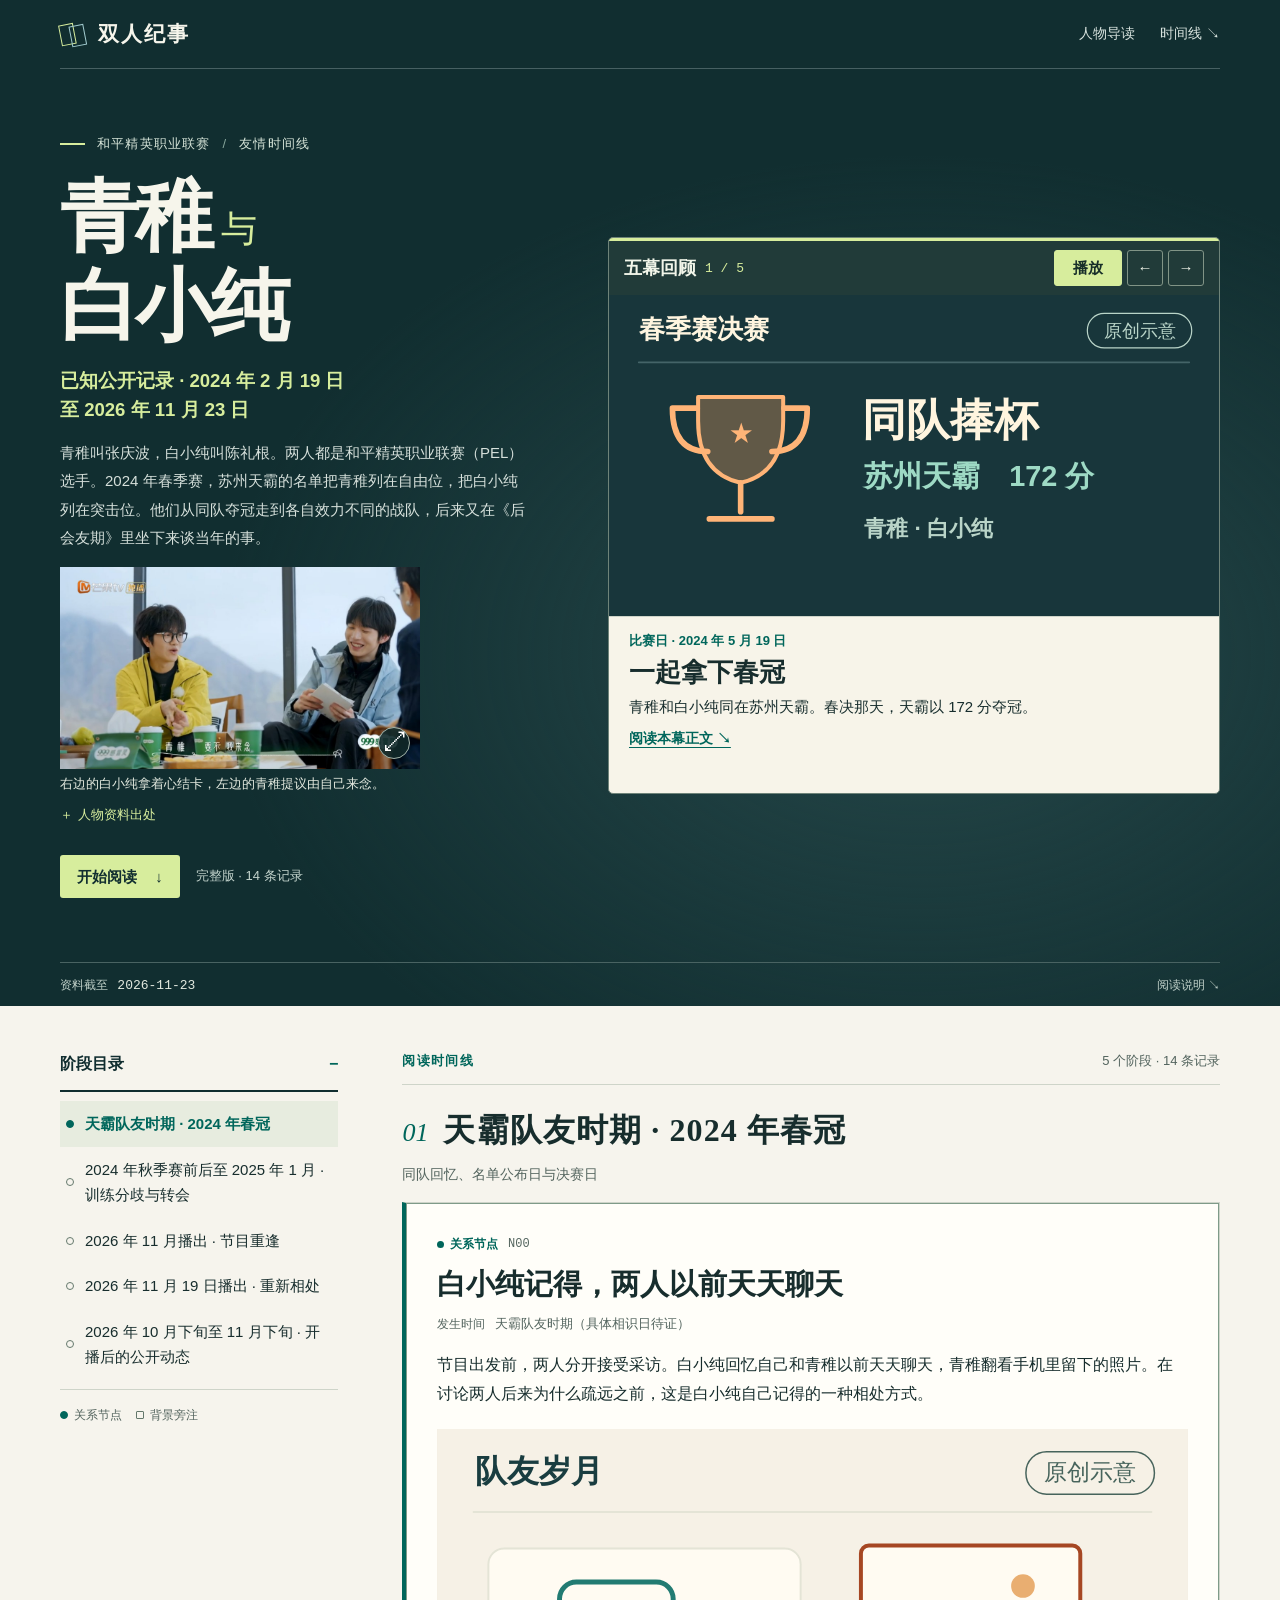
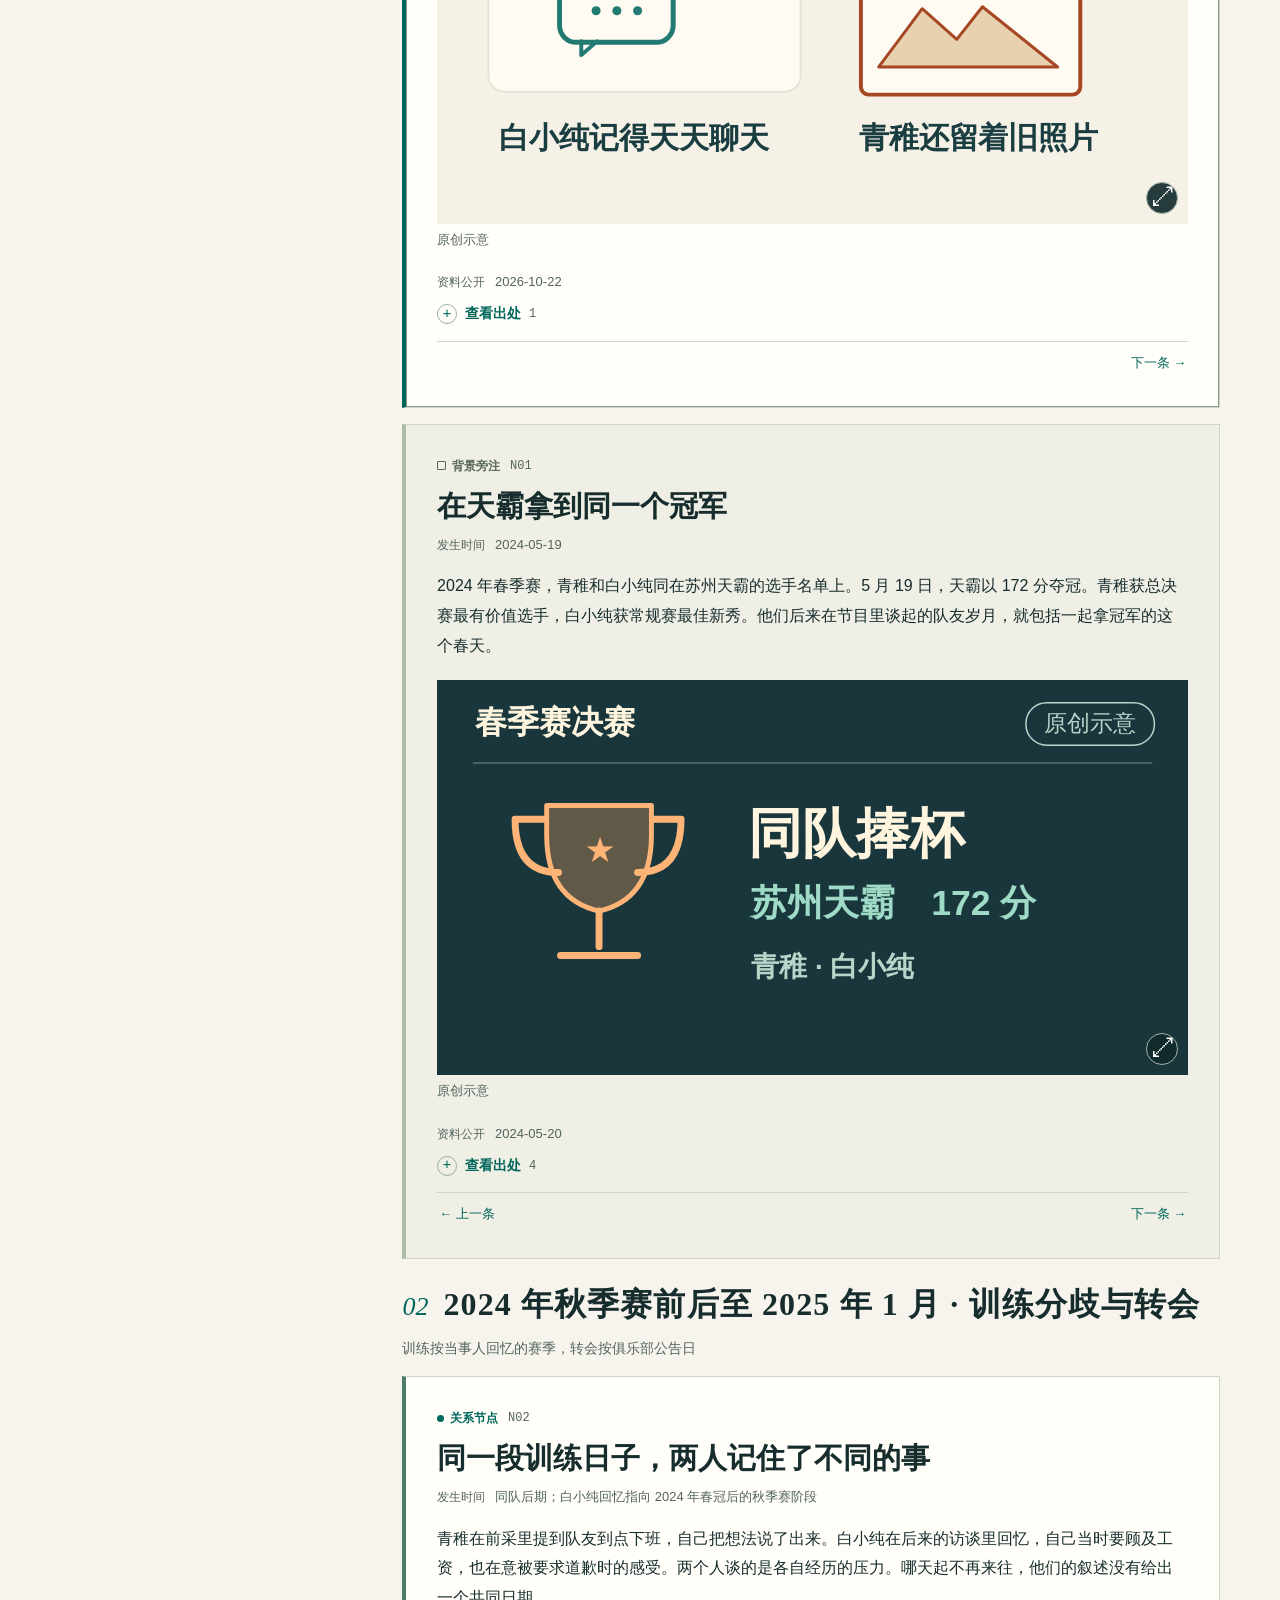
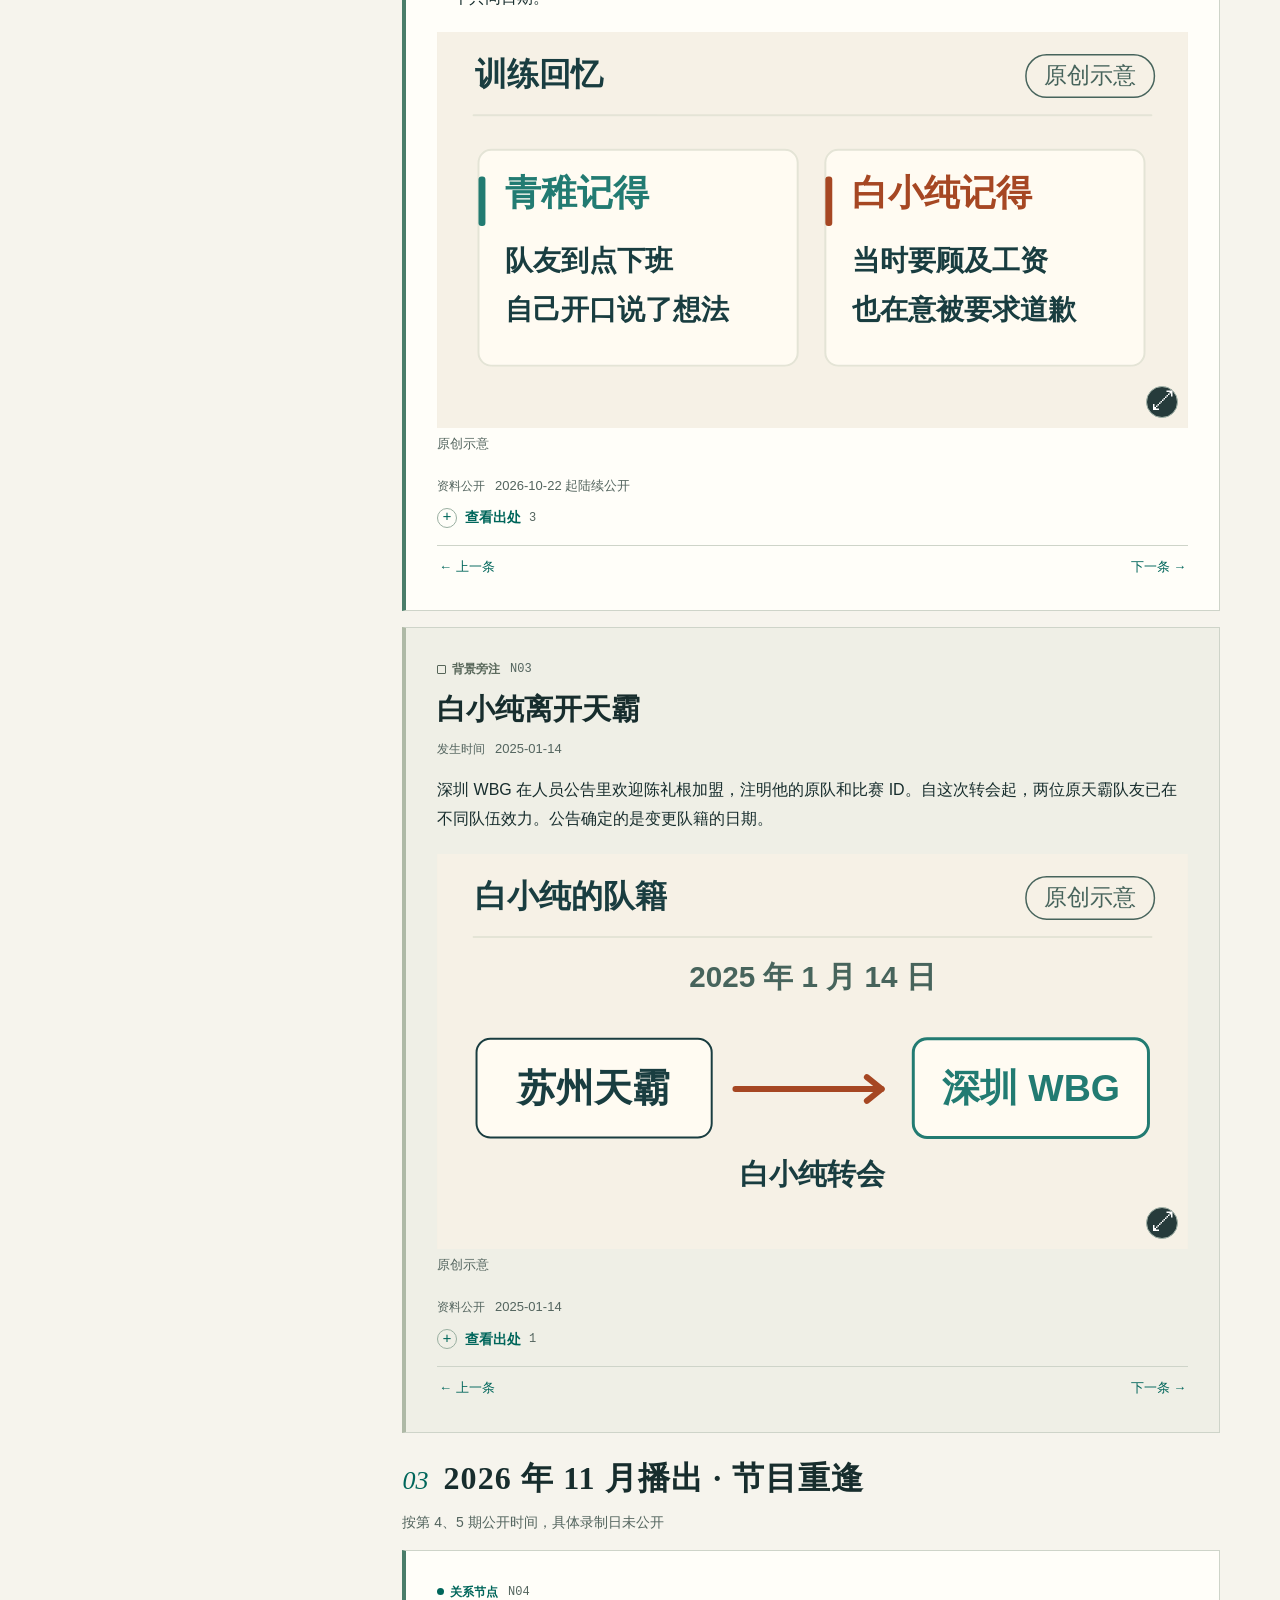
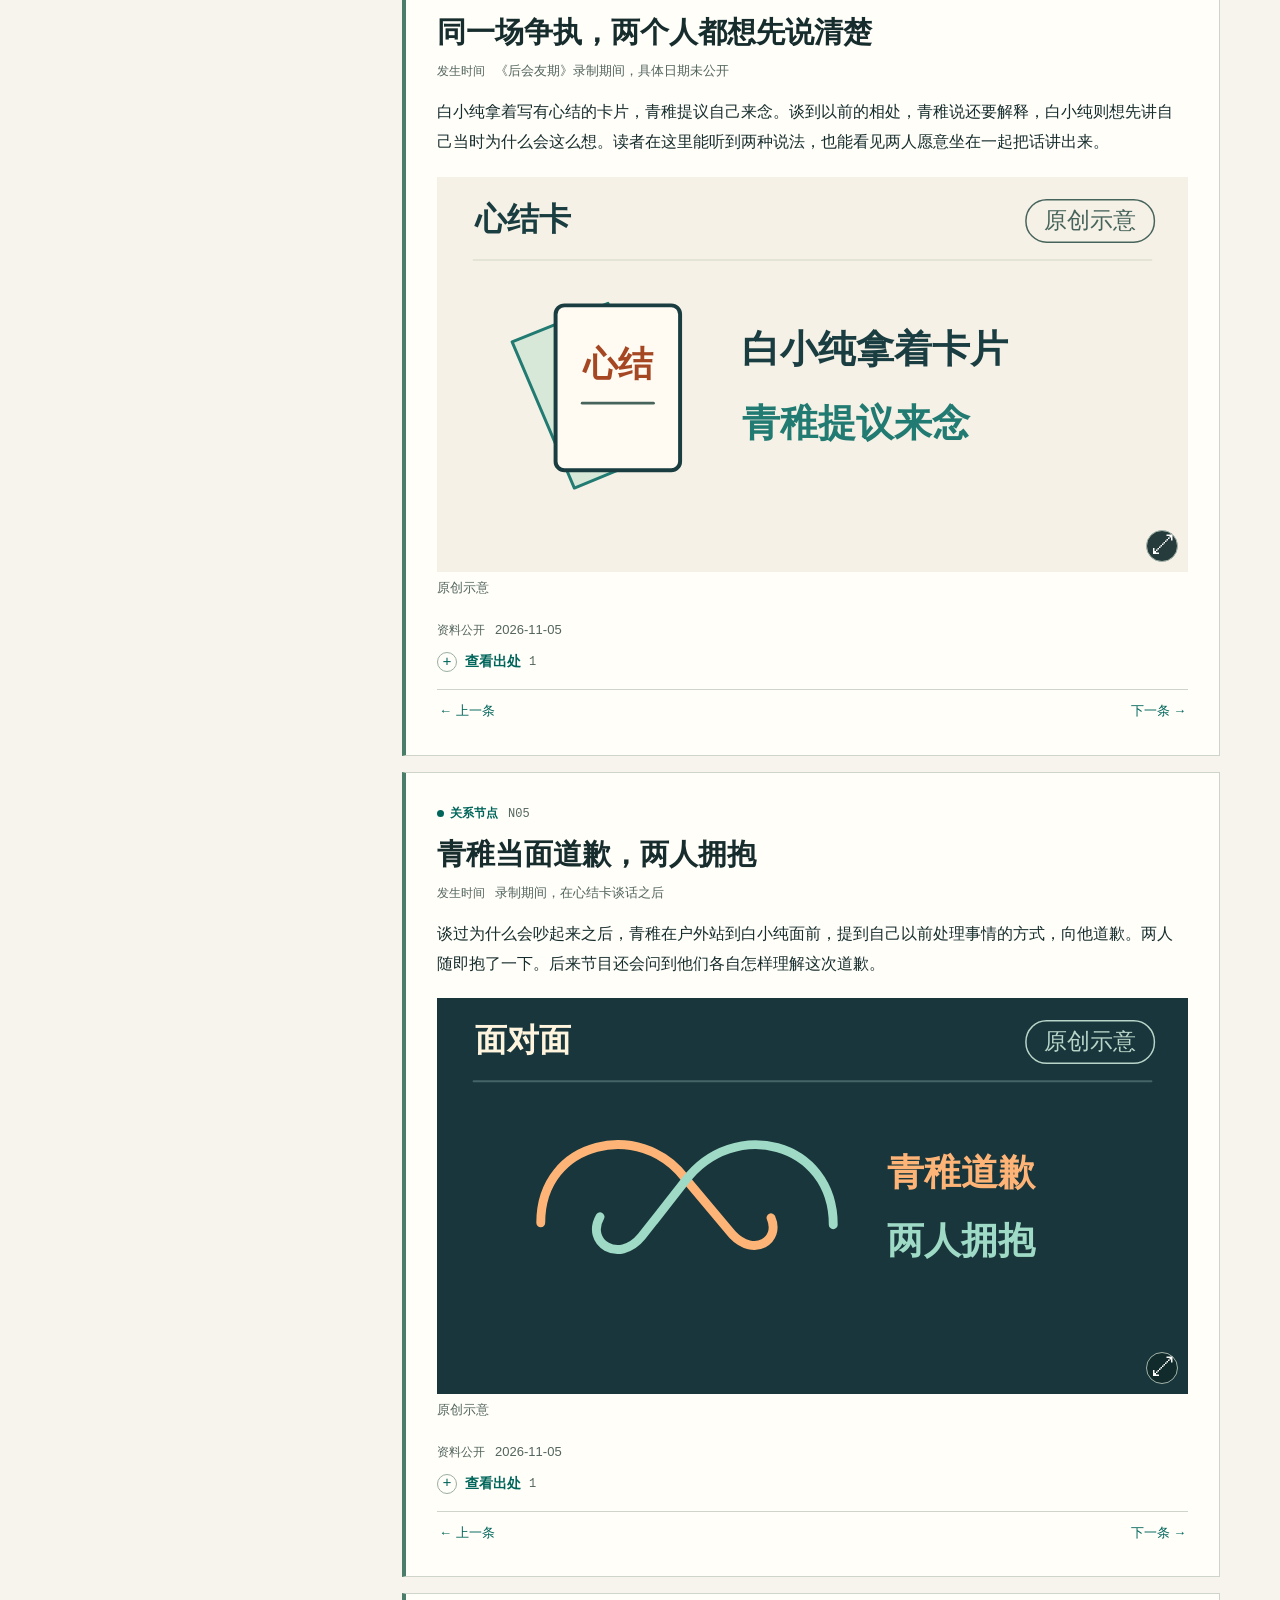
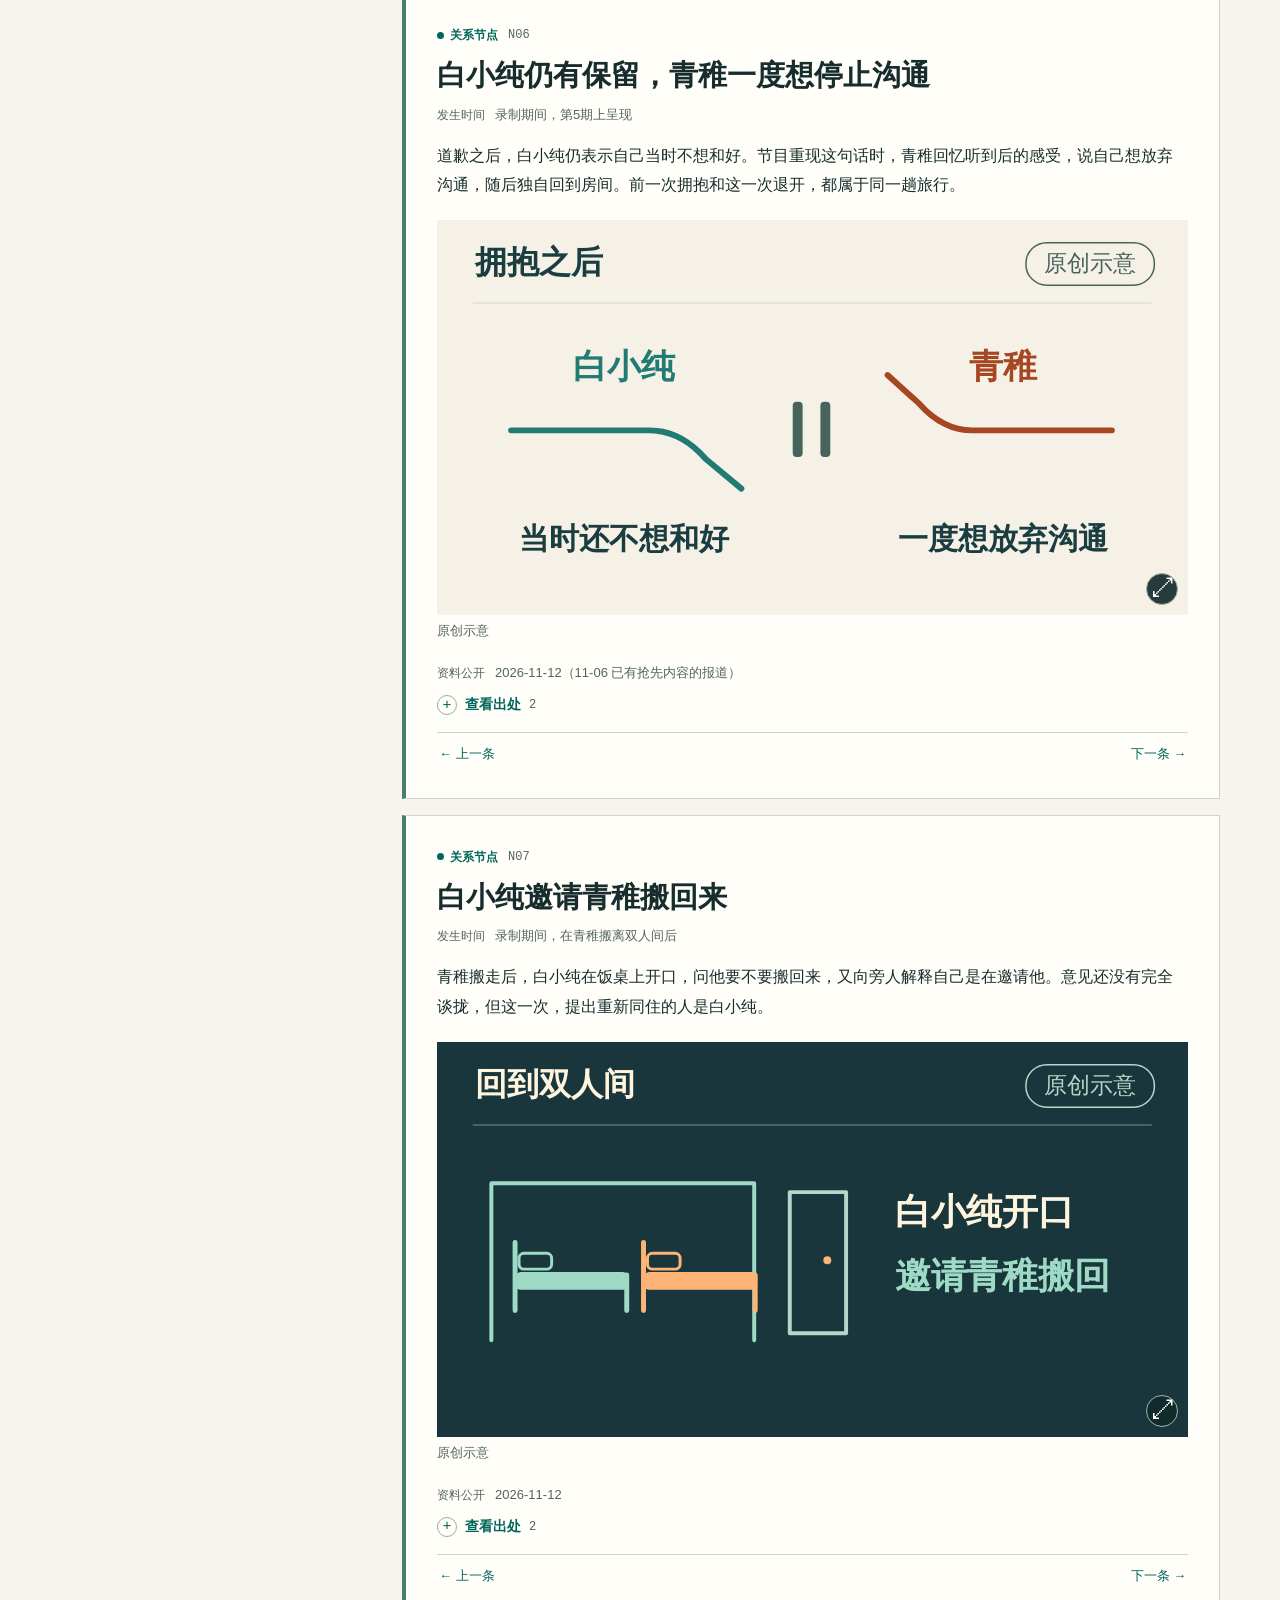
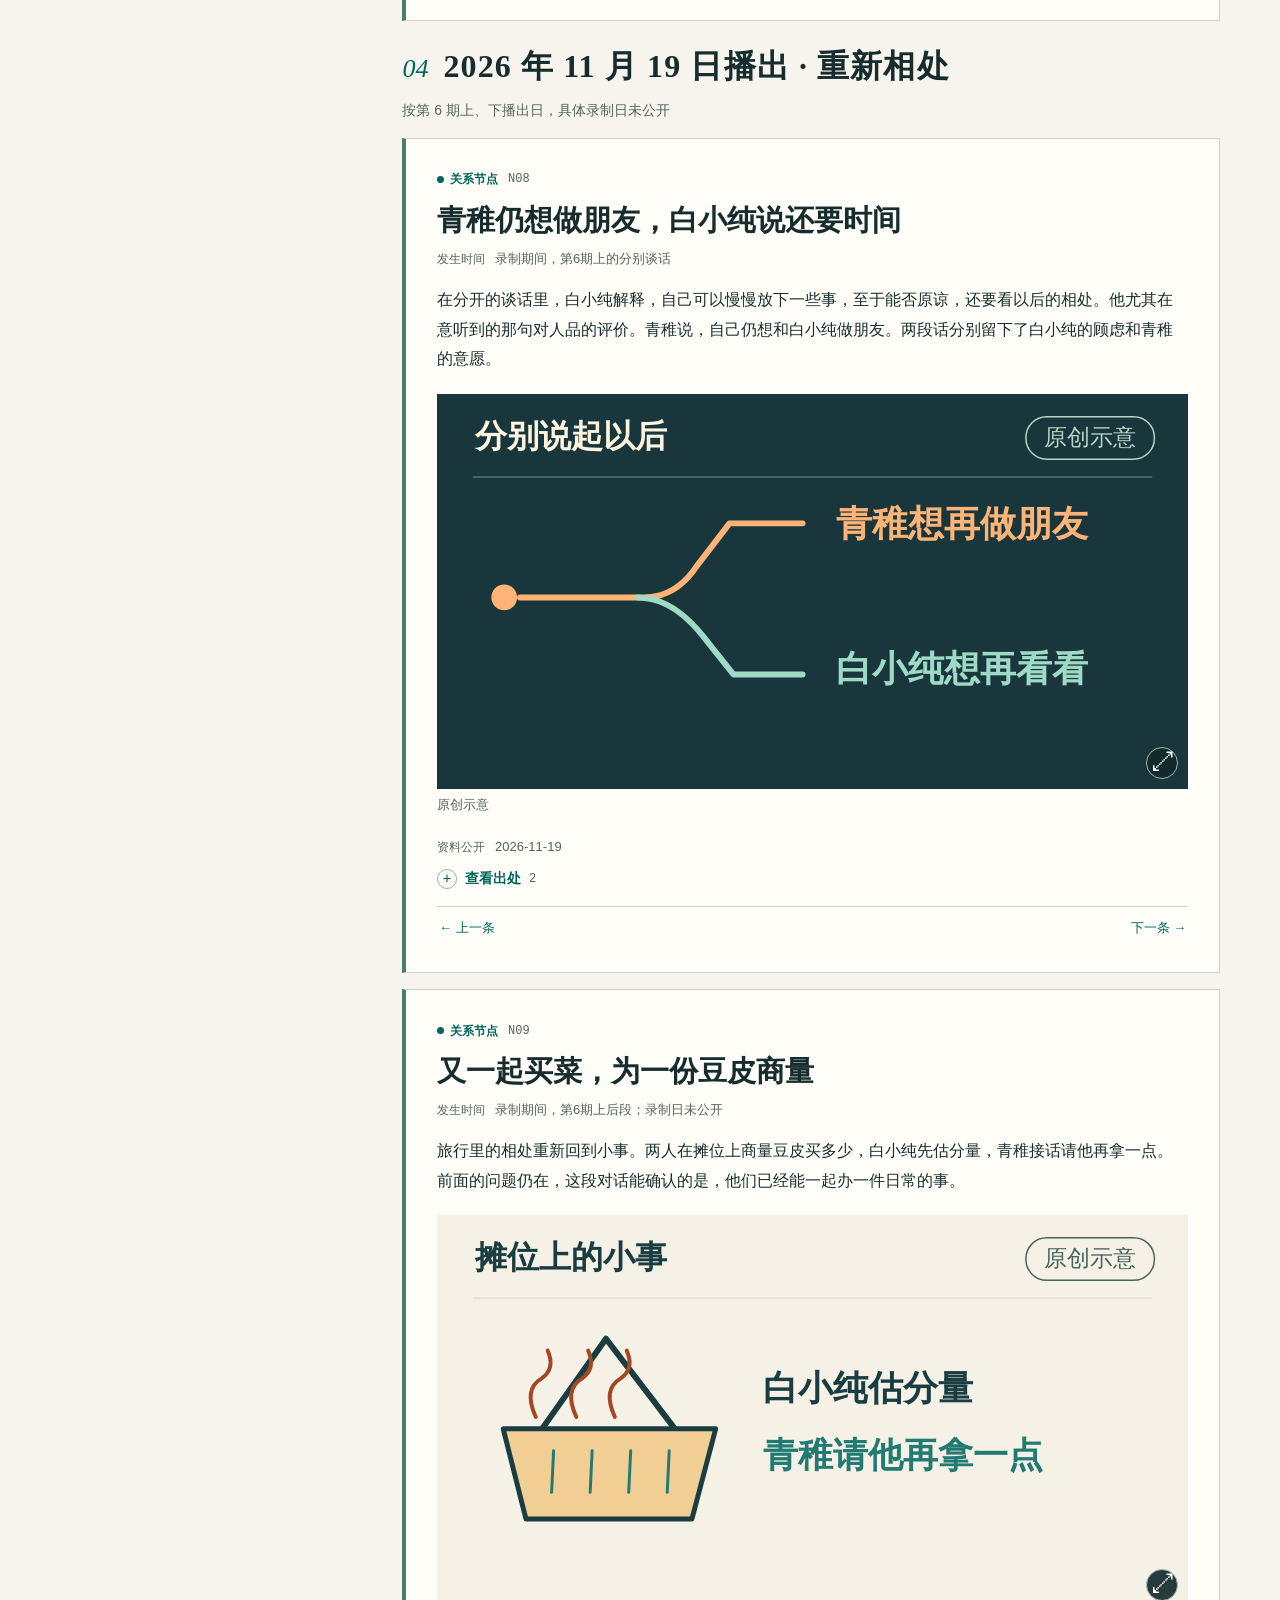
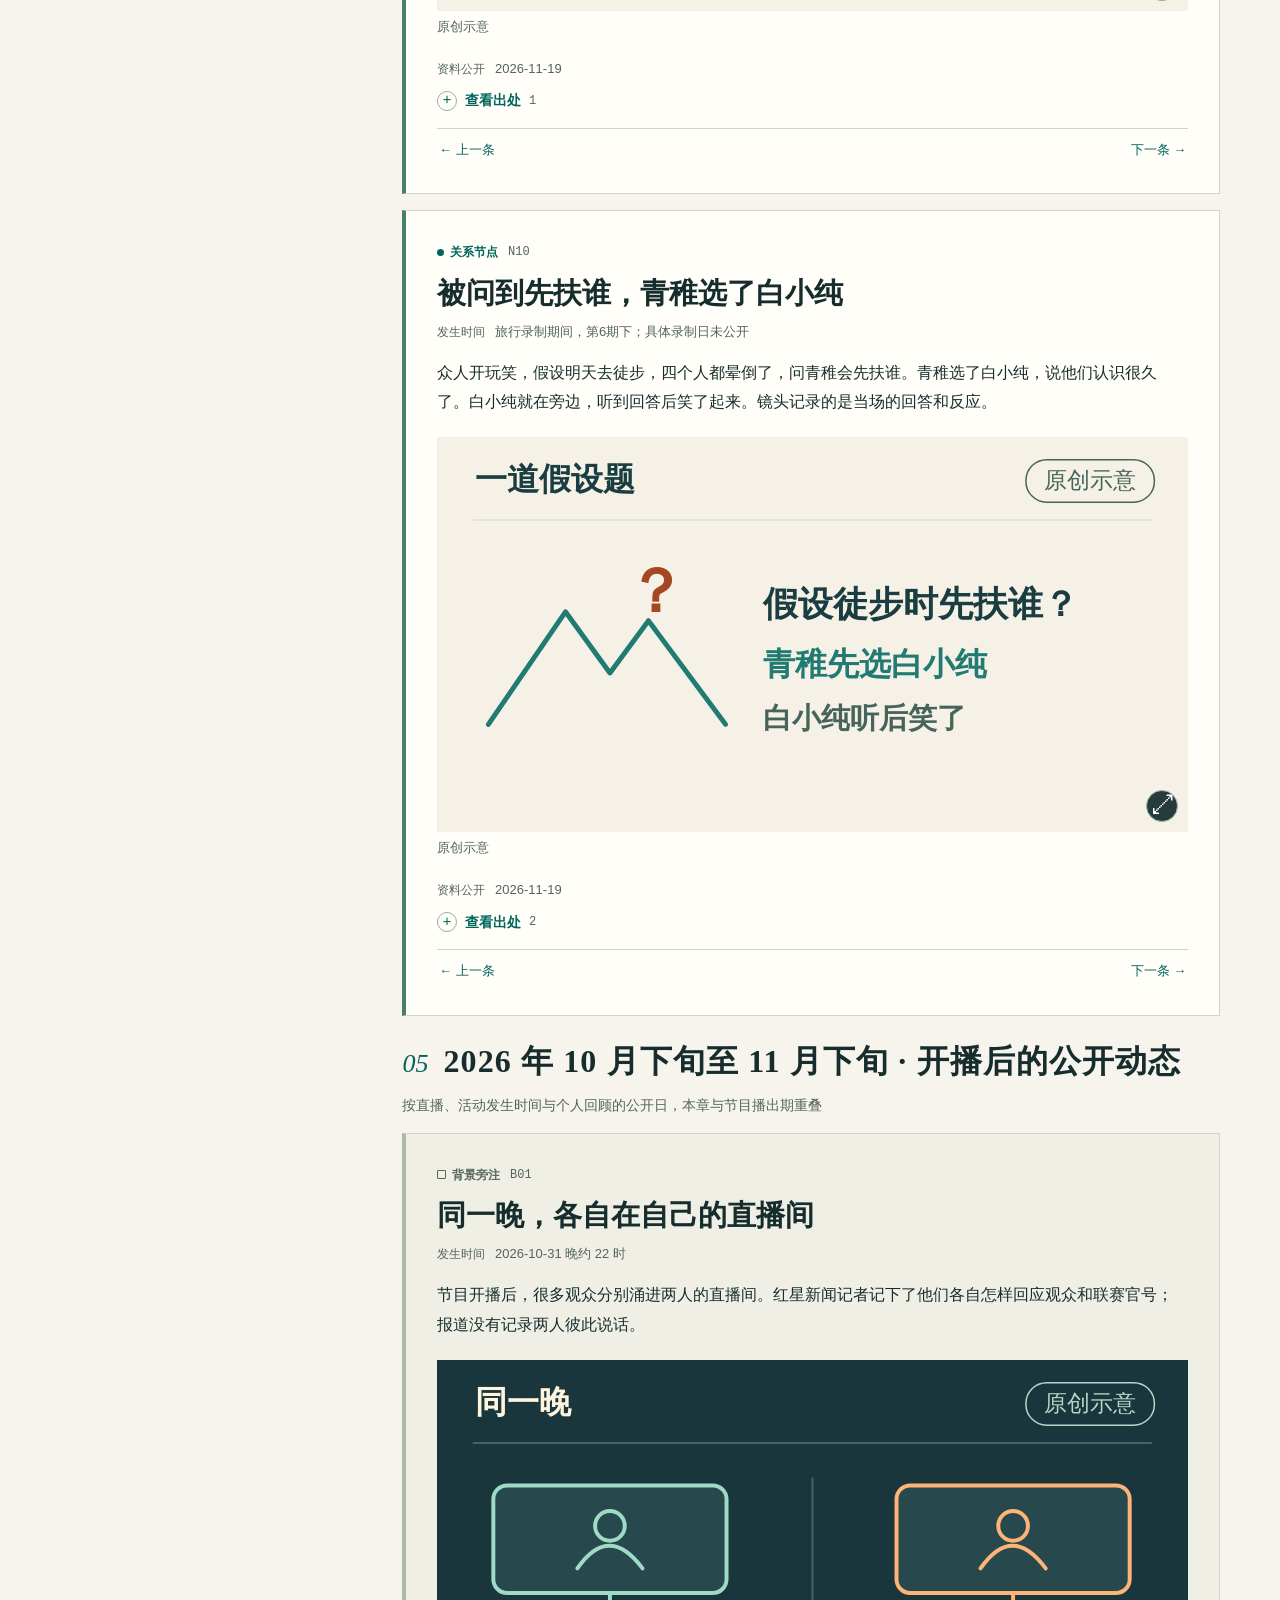
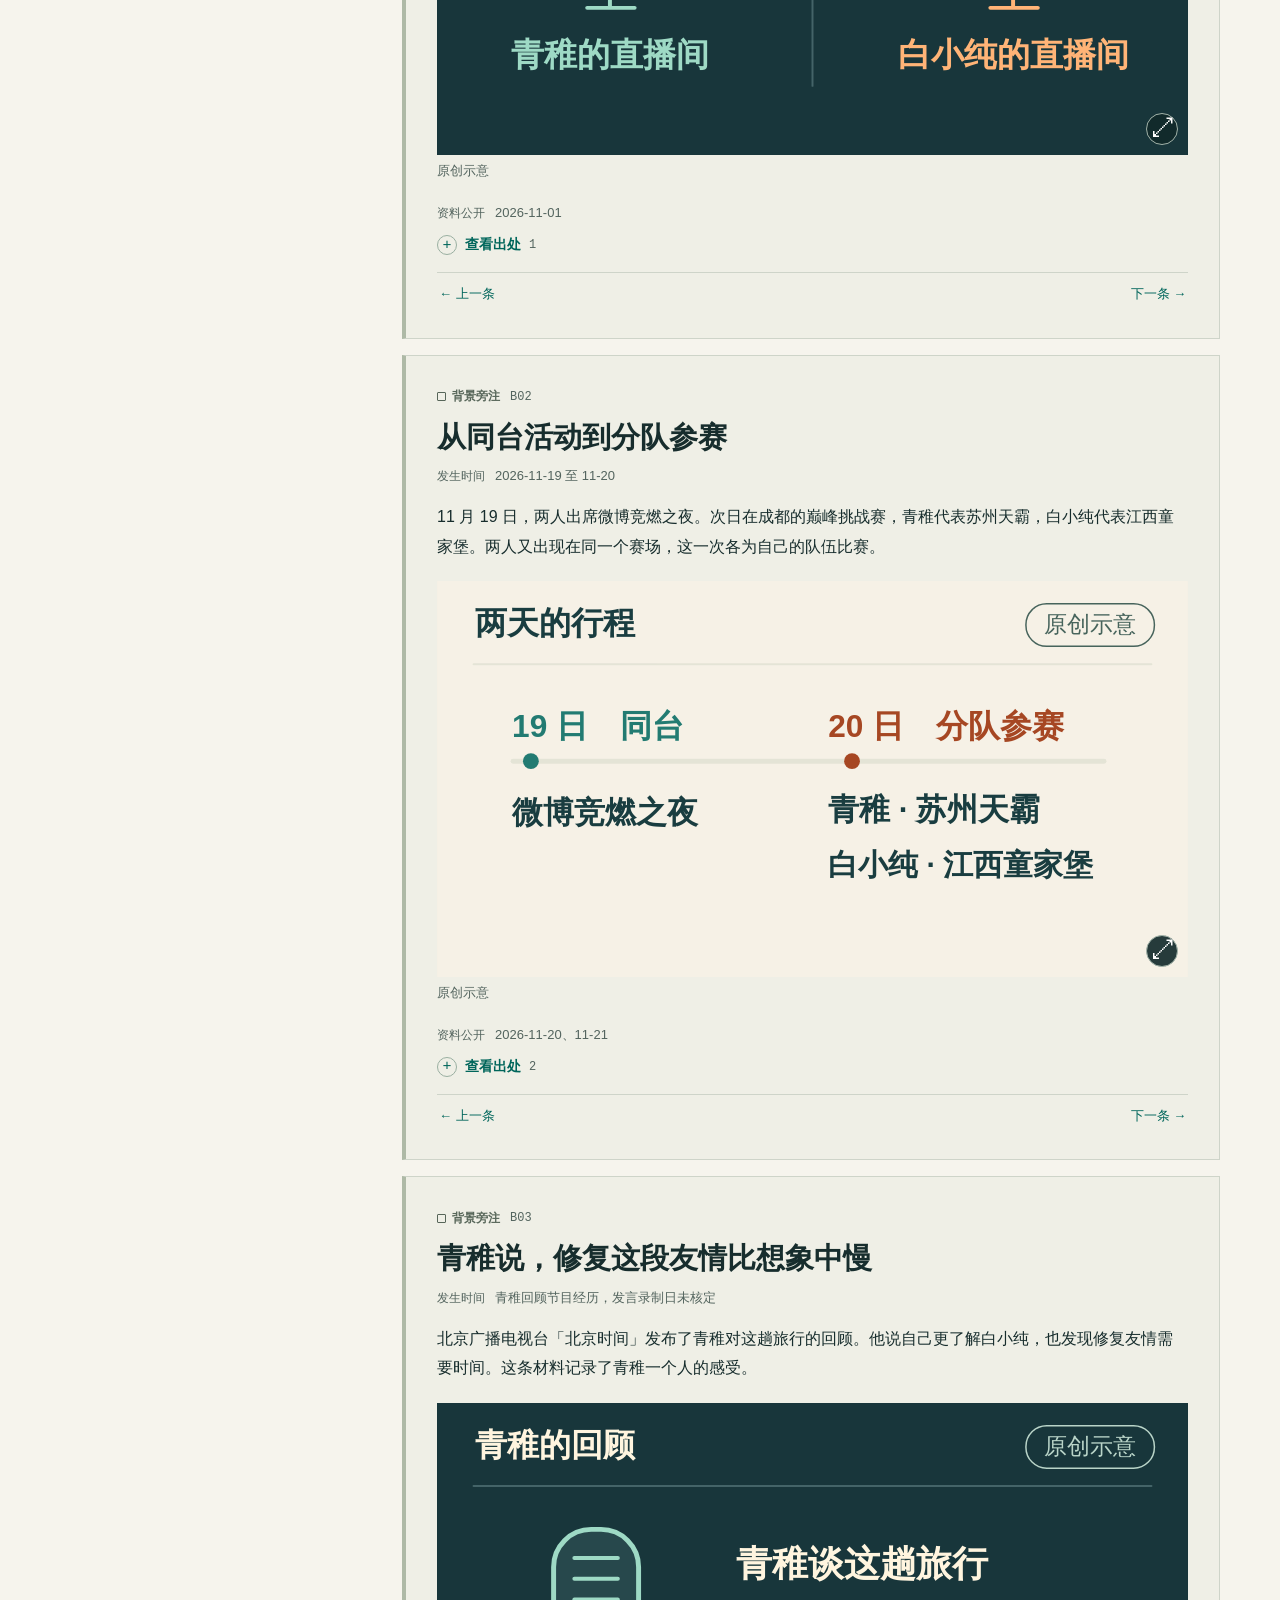
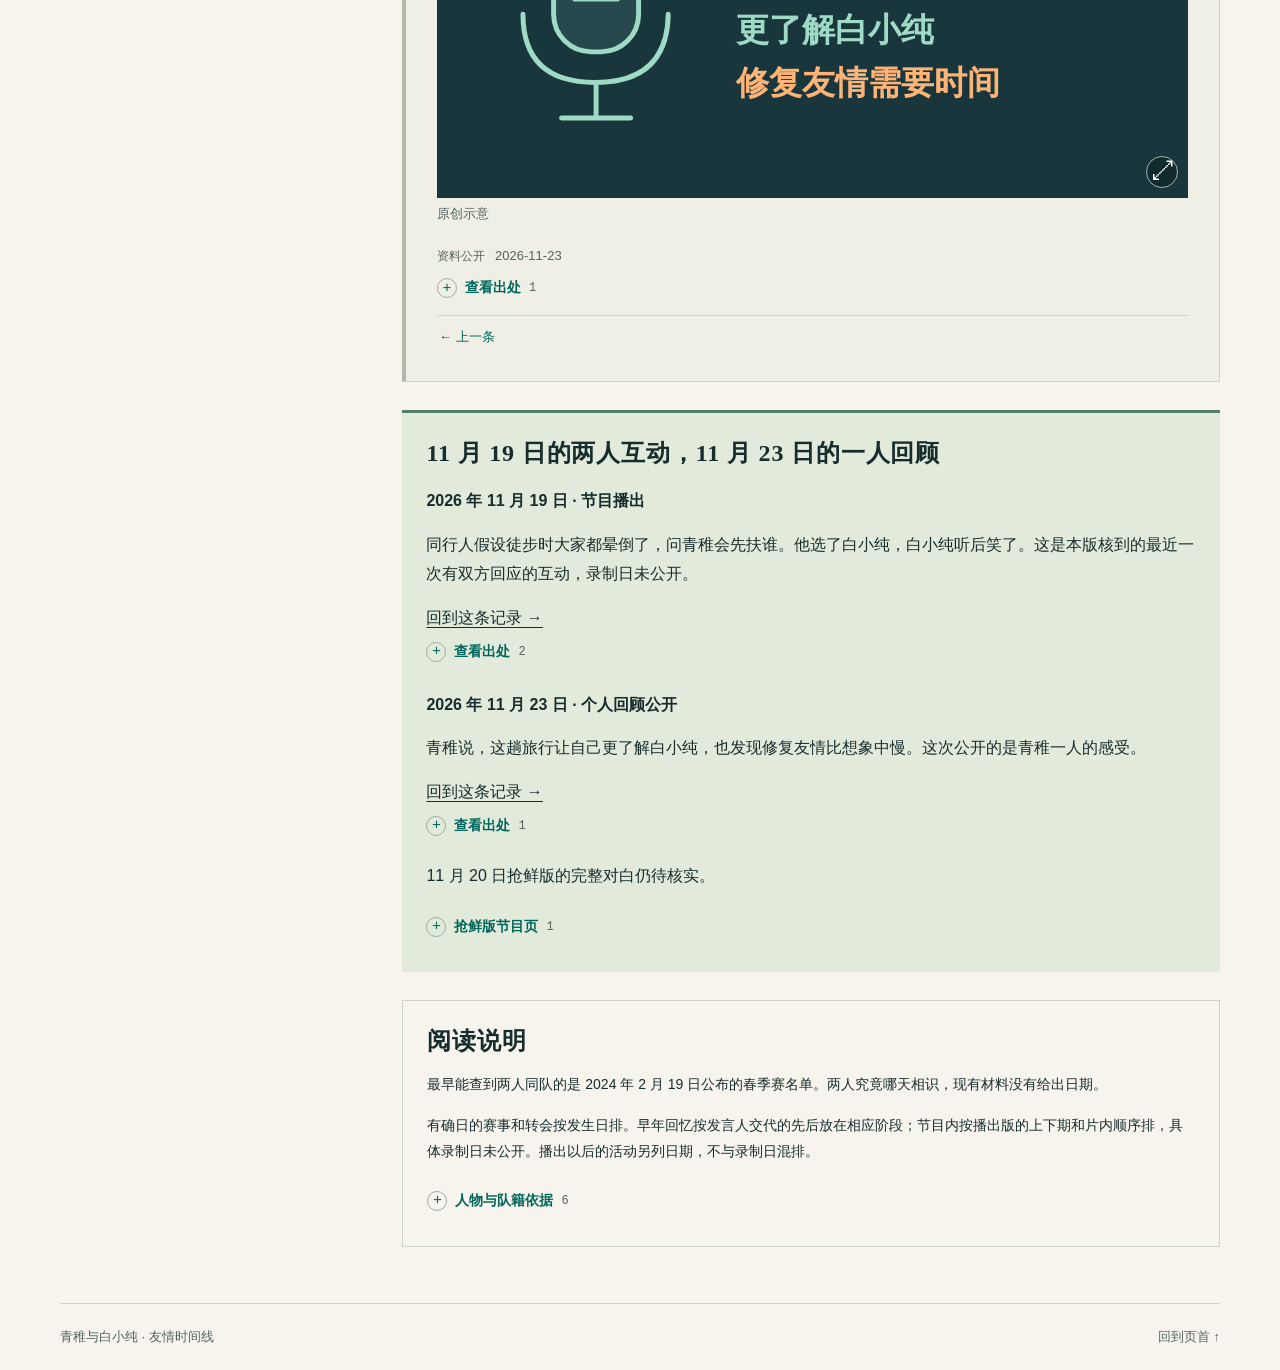
==== commit 6ee69839: "在人物导语中随互动评述引用同框单帧，并提供折叠出处" ====
--- a/index.html
+++ b/index.html
@@ -56,7 +56,13 @@
 .hero:not(:has(.reel)) {display:block}
 .hero:not(:has(.reel)) h1 .second-name {display:inline}
 .hero:not(:has(.reel)) .intro {max-width:50em}
-.hero-copy>.still {max-width:330px; margin:12px 0}
+.hero-copy>.still {max-width:360px; margin:14px 0 5px}
+.hero-copy>.still figcaption {color:#e3e9df; line-height:1.6}
+.portrait-source {font-size:13px; color:#d6e0db}
+.portrait-source summary {display:inline-block; color:var(--lime); padding:4px 0}
+.portrait-source summary:before {content:"＋"; margin-right:.35em}
+.portrait-source[open] summary:before {content:"−"}
+.portrait-source p {margin:4px 0}
 .reel {min-width:0; overflow:hidden; border:1px solid #6e8379; border-radius:5px; color:var(--ink); background:#f7f4e9}
 .reel header {display:flex; align-items:center; gap:9px; padding:9px 15px; color:#f1f5e9; background:#213b39; border-top:3px solid var(--lime)}
 .reel h2 {font:650 18px/1.3 var(--serif)}
@@ -214,7 +220,8 @@
     <h1>青稚<span class="and">与</span><span class="second-name">白小纯</span></h1>
     <p class="years">已知公开记录 · <time>2024 年 2 月 19 日</time>至 <time>2026 年 11 月 23 日</time></p>
     <p class="intro">青稚叫张庆波，白小纯叫陈礼根。两人都是和平精英职业联赛（PEL）选手。2024 年春季赛，苏州天霸的名单把青稚列在自由位，把白小纯列在突击位。他们从同队夺冠走到各自效力不同的战队，后来又在《后会友期》里坐下来谈当年的事。</p>
-
+<figure class="still" data-image="F01" data-title="左边穿黄色外套、戴黑框眼镜的是青稚，右边穿浅蓝外套的是白小纯。" data-kind="节目单帧"><button type="button" class="enlarge" aria-haspopup="dialog" aria-label="放大图片，左边穿黄色外套、戴黑框眼镜的是青稚，右边穿浅蓝外套的是白小纯。"><img src="[data-uri]" alt="左边穿黄色外套、戴黑框眼镜的是青稚，右边穿浅蓝外套的是白小纯。">
+        <span class="zoom-mark" aria-hidden="true">⤢</span></button><figcaption>右边的白小纯拿着心结卡，左边的青稚提议由自己来念。</figcaption></figure><details class="portrait-source"><summary>人物资料出处</summary><p>芒果TV《后会友期》 · <a href="https://www.mgtv.com/b/914227/24771585.html" target="_blank" rel="noopener noreferrer">第 4 期（上）原片 <span aria-hidden="true">↗</span></a></p></details>
     <div class="start"><a href="#N00">开始阅读 <span aria-hidden="true">↓</span></a><span>完整版 · 14 条记录</span></div>
   </div>
 <section class="reel" aria-label="五幕回顾" aria-roledescription="轮播">
@@ -429,7 +436,7 @@
     <p>芒果TV《后会友期》 · 2026-11-20</p>
     <small>未登录访问出现「参与加速礼，即可解锁观看」「已经购买，请登录观看」，未点播付费内容。 资料复核于 2026-11-24。</small></div></div></details></section>
     <section id="reading-notes" class="reading-notes"><h2>阅读说明</h2><p>最早能查到两人同队的是 2024 年 2 月 19 日公布的春季赛名单。两人究竟哪天相识，现有材料没有给出日期。</p><p>有确日的赛事和转会按发生日排。早年回忆按发言人交代的先后放在相应阶段；节目内按播出版的上下期和片内顺序排，具体录制日未公开。播出以后的活动另列日期，不与录制日混排。</p>
-    <details class="sources"><summary>人物资料出处<span class="total">6</span></summary><div class="records"><div class="source" data-source="S01">
+    <details class="sources"><summary>人物与队籍依据<span class="total">6</span></summary><div class="records"><div class="source" data-source="S01">
     <div class="source-head"><span class="code">S01</span><a href="https://www.thepaper.cn/newsDetail_forward_27440493" target="_blank" rel="noopener noreferrer">苏州TianbaPEL春季赛封王，赛制升级变革提升竞争力 <span aria-hidden="true">↗</span></a></div>
     <p>澎湃新闻记者 陈均 · 2024-05-20</p>
     <small>无需登录可读正文。 资料复核于 2026-11-24。</small></div><div class="source" data-source="S02">
@@ -590,16 +597,21 @@
       document.documentElement.style.overflow = "hidden";
     });
   });
-  dialog.querySelector(".close").addEventListener("click", () => dialog.close());
+  function closeLightbox() {
+    document.documentElement.style.overflow = "";
+    dialog.close();
+    opener.focus({preventScroll:true});
+    window.scrollTo({top:readingY, behavior:"instant"});
+  }
+  dialog.querySelector(".close").addEventListener("click", closeLightbox);
+  dialog.addEventListener("cancel", event => {
+    event.preventDefault();
+    closeLightbox();
+  });
   dialog.addEventListener("click", event => {
     if (event.target !== dialog) return;
     const r = dialog.getBoundingClientRect();
-    if (event.clientX < r.left || event.clientX > r.right || event.clientY < r.top || event.clientY > r.bottom) dialog.close();
-  });
-  dialog.addEventListener("close", () => {
-    document.documentElement.style.overflow = "";
-    opener?.focus({preventScroll:true});
-    window.scrollTo({top:readingY, behavior:"instant"});
+    if (event.clientX < r.left || event.clientX > r.right || event.clientY < r.top || event.clientY > r.bottom) closeLightbox();
   });
 })();
 </script>
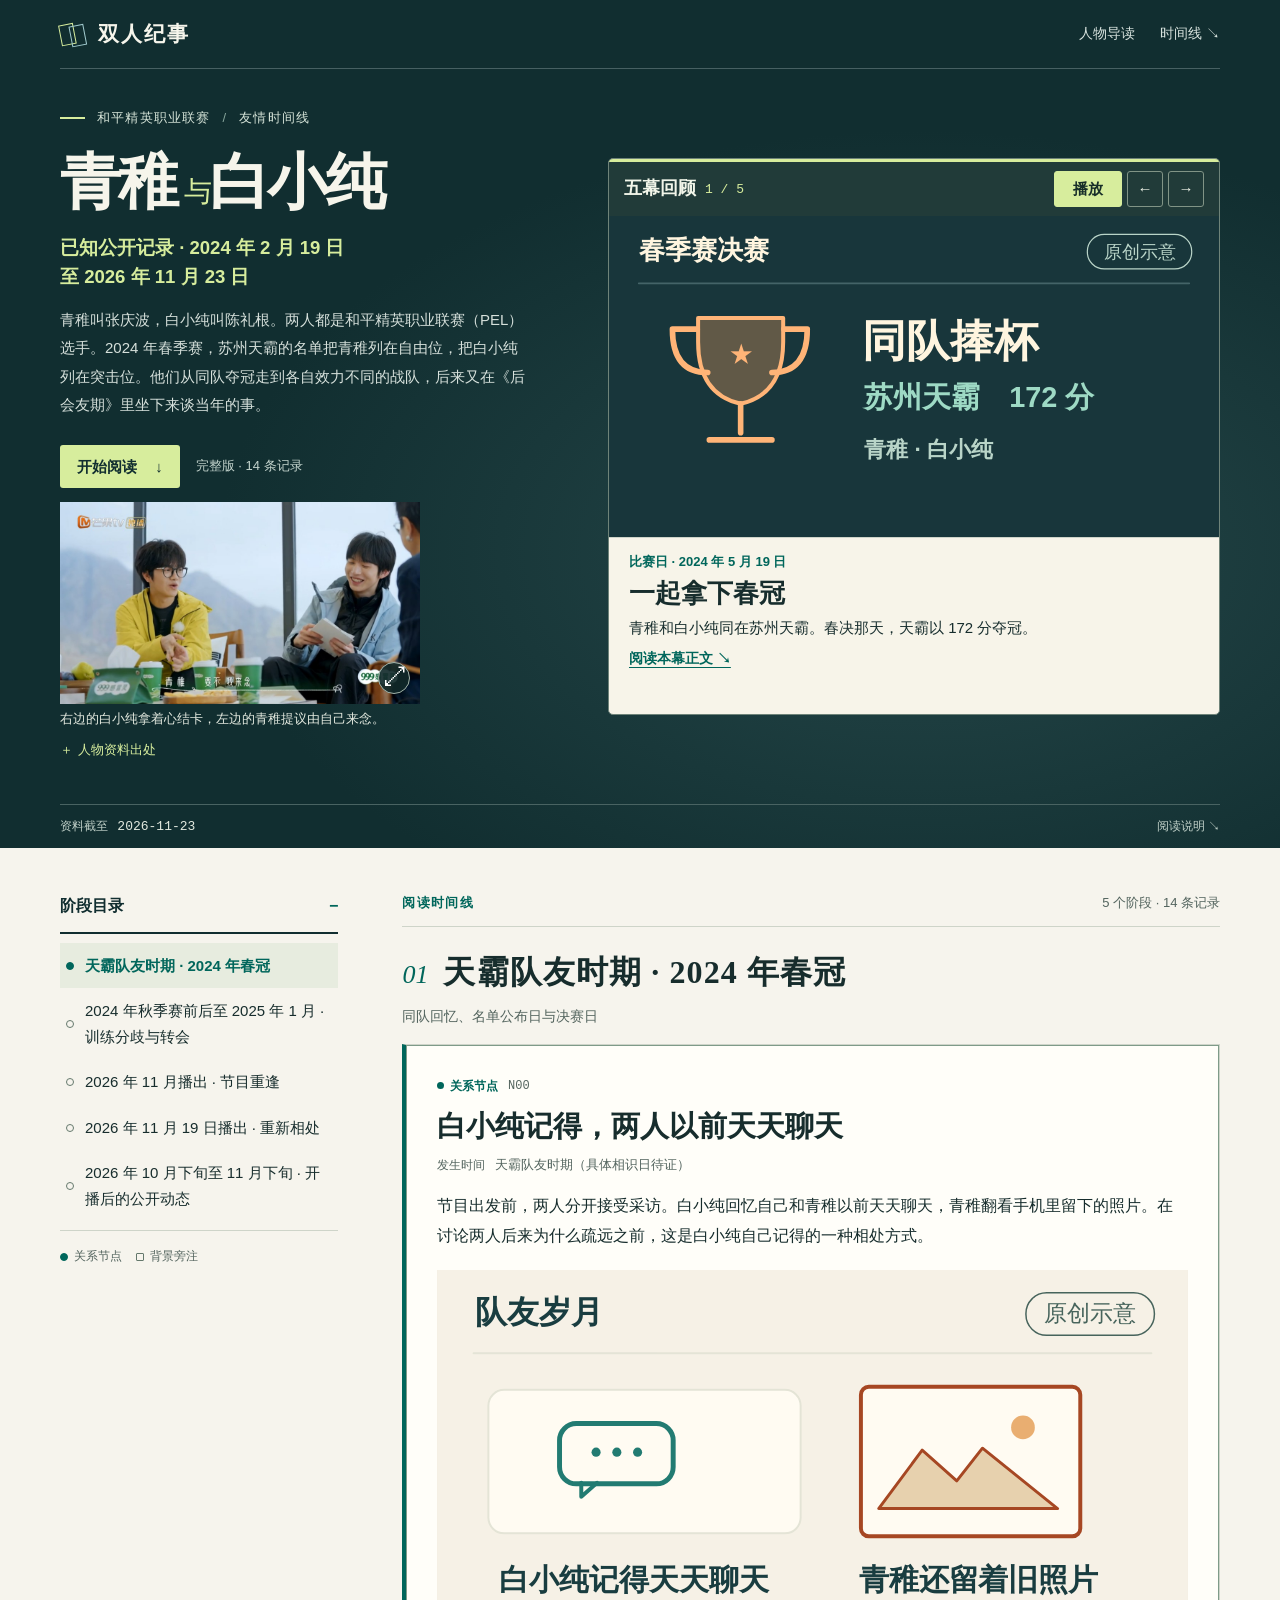
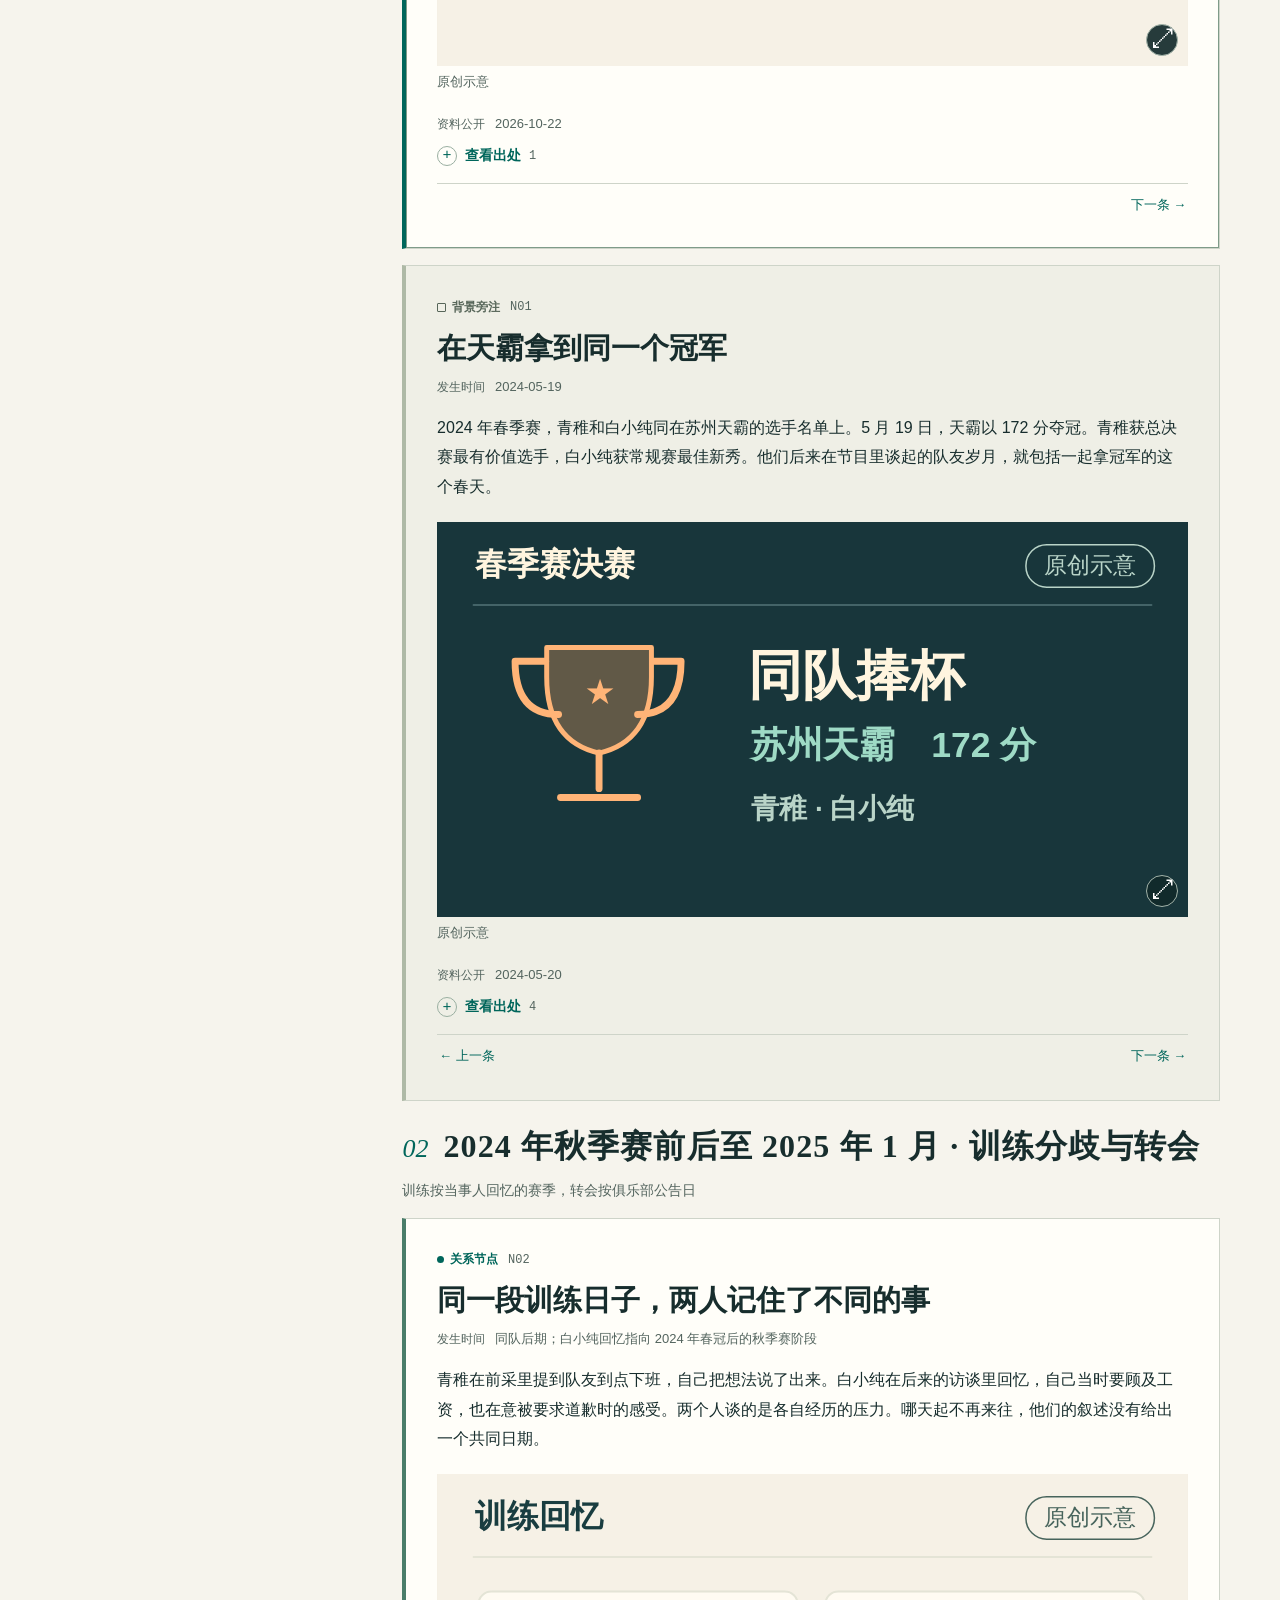
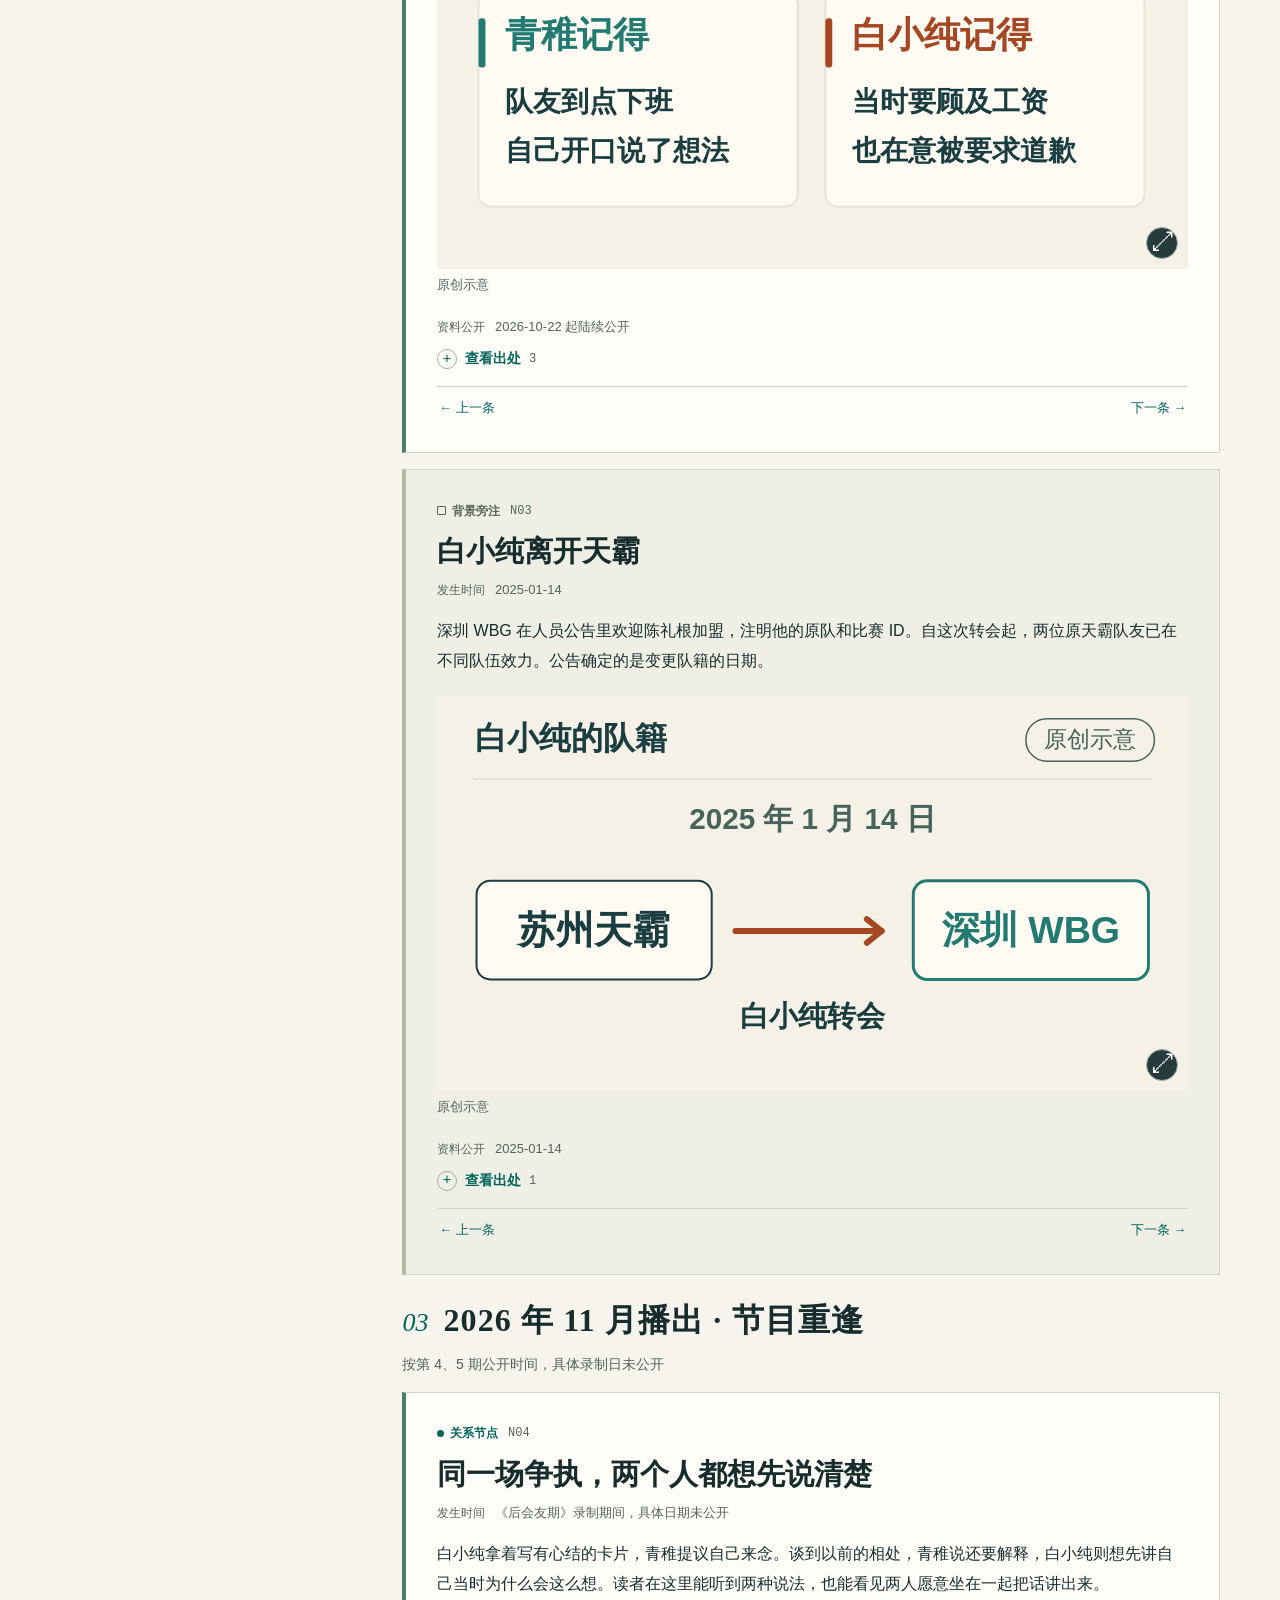
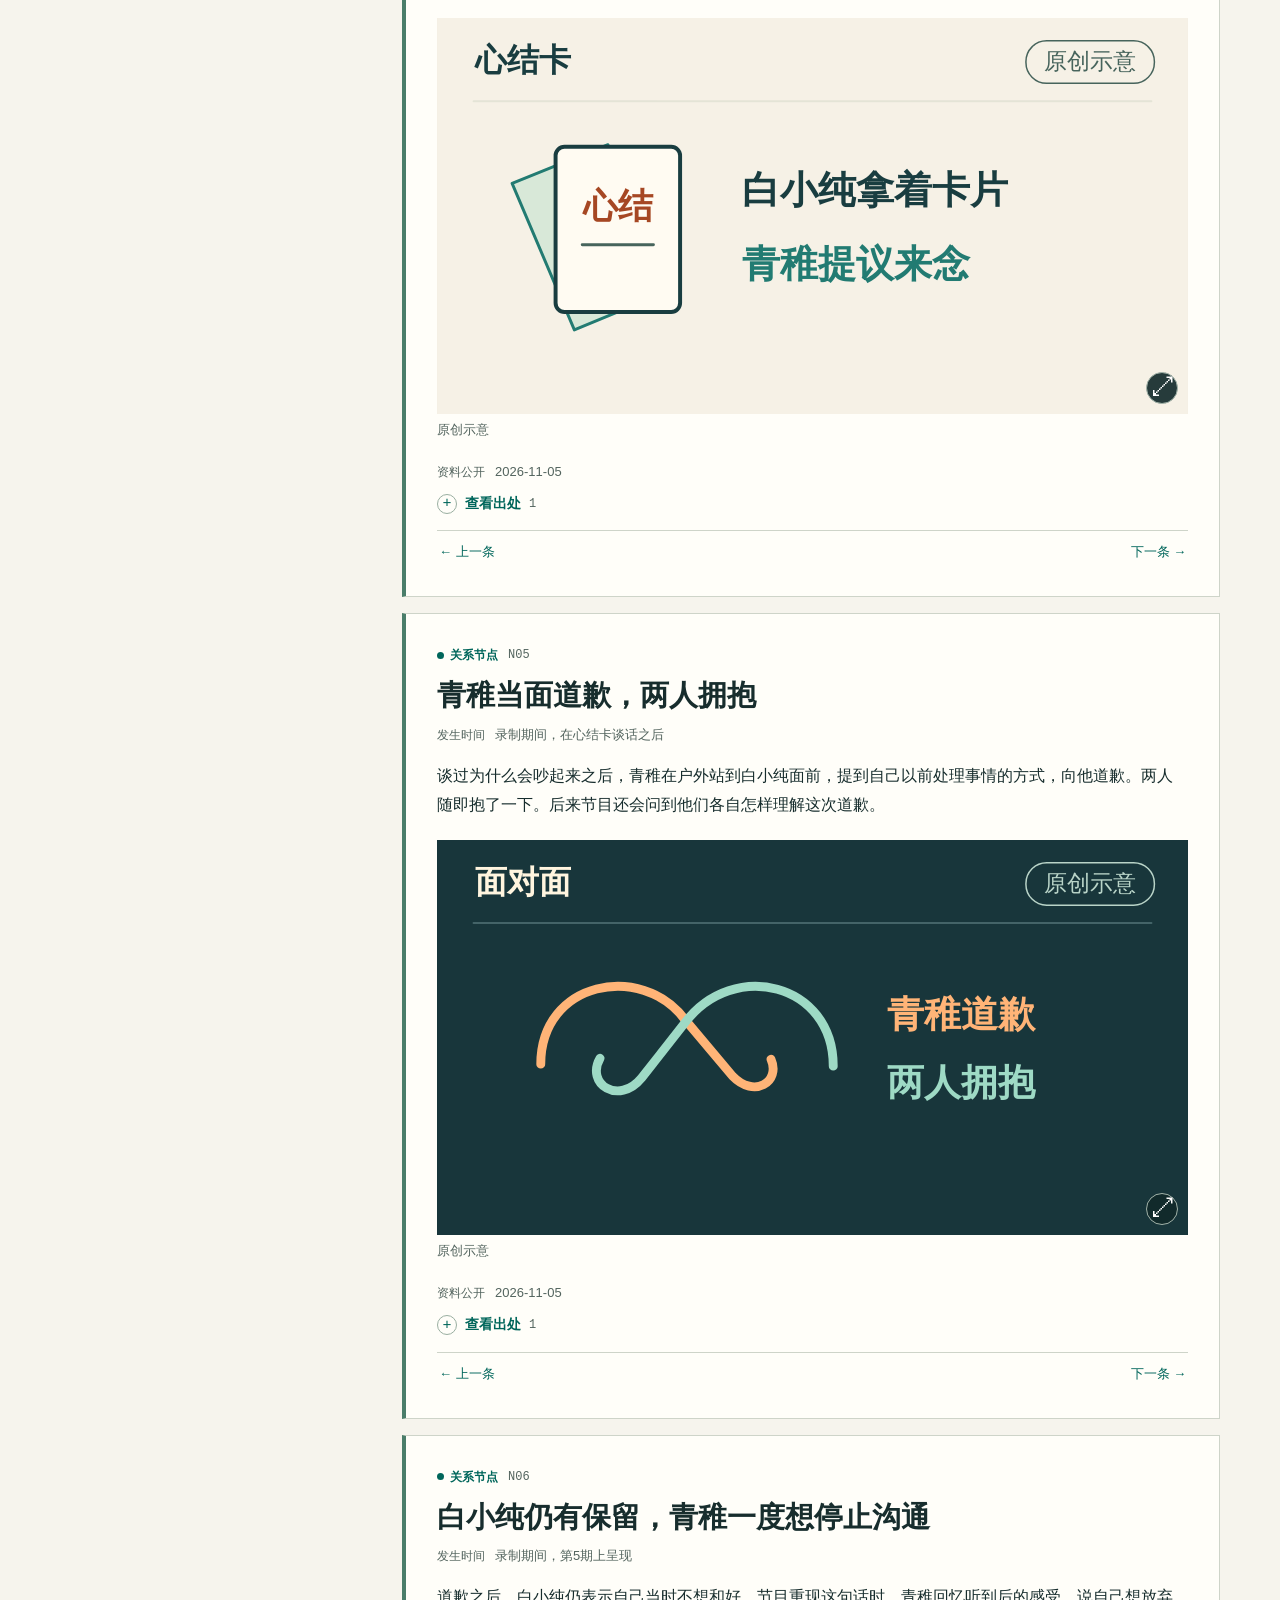
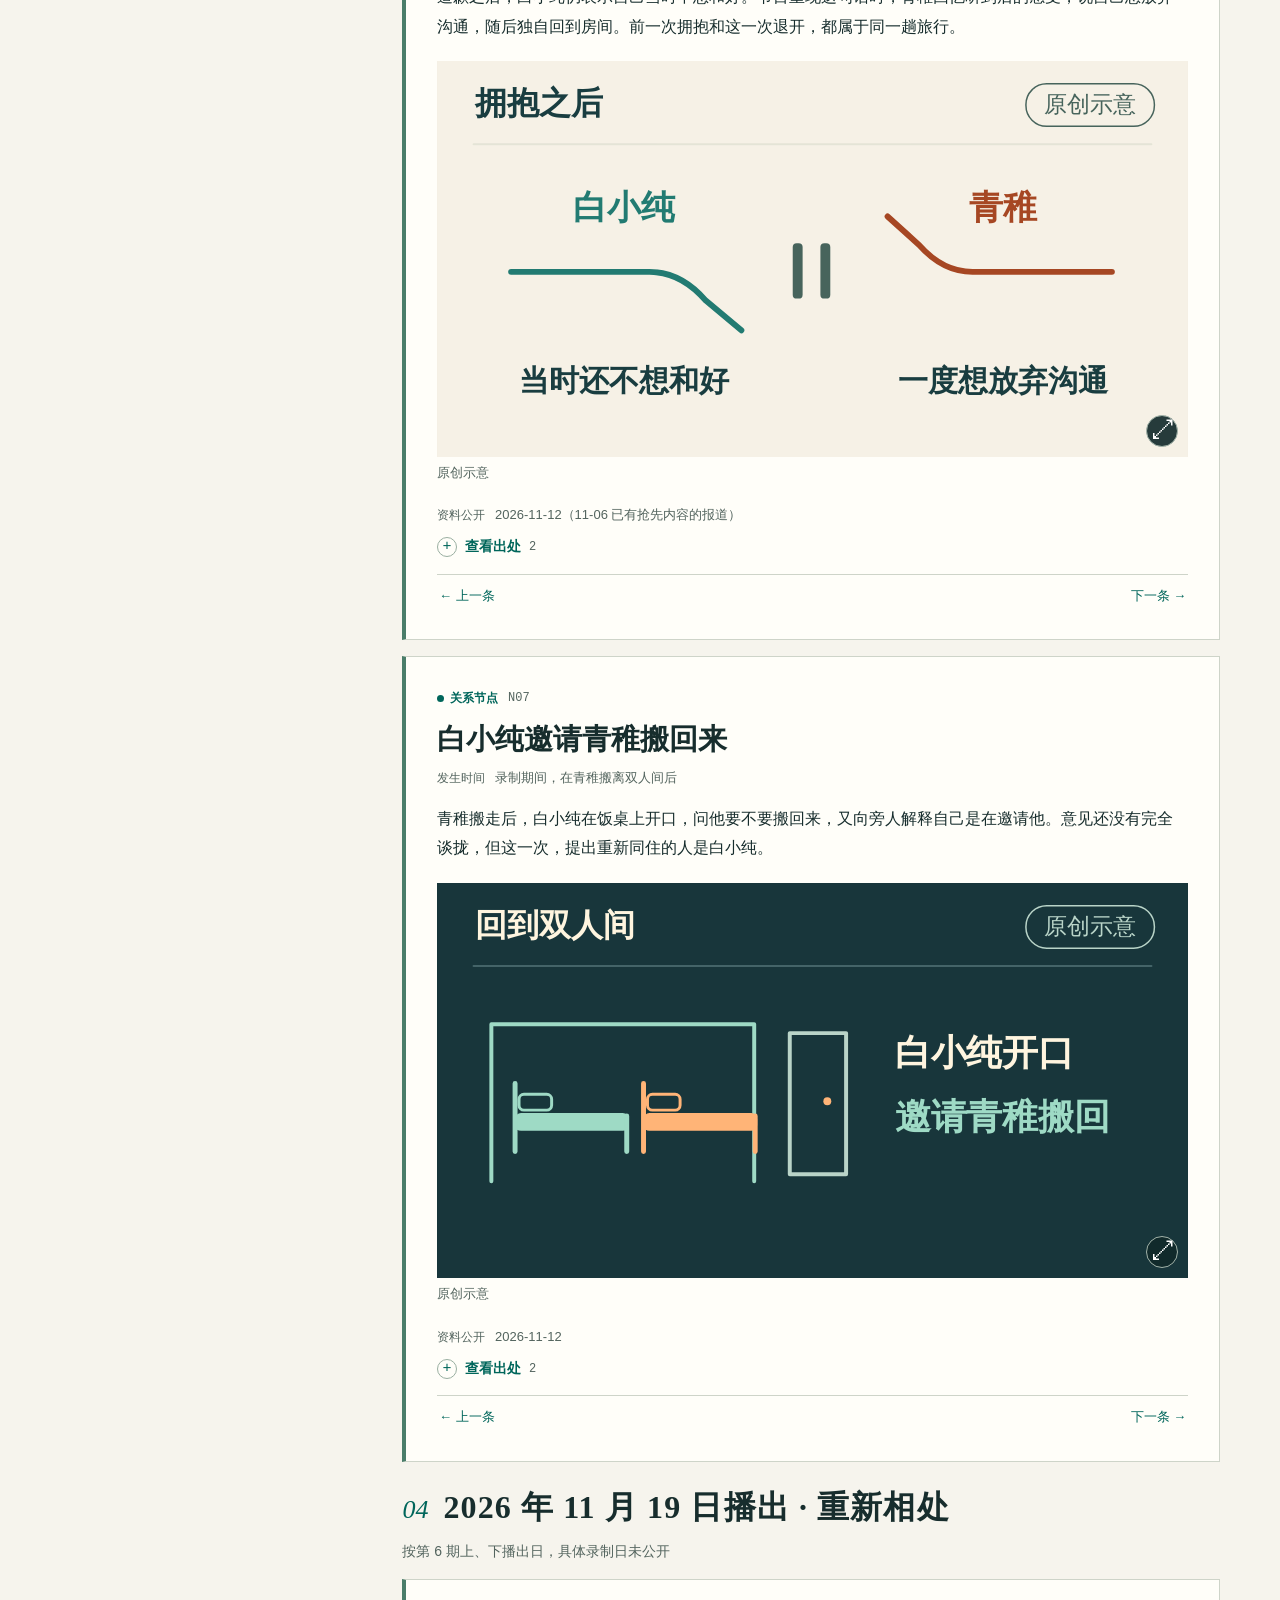
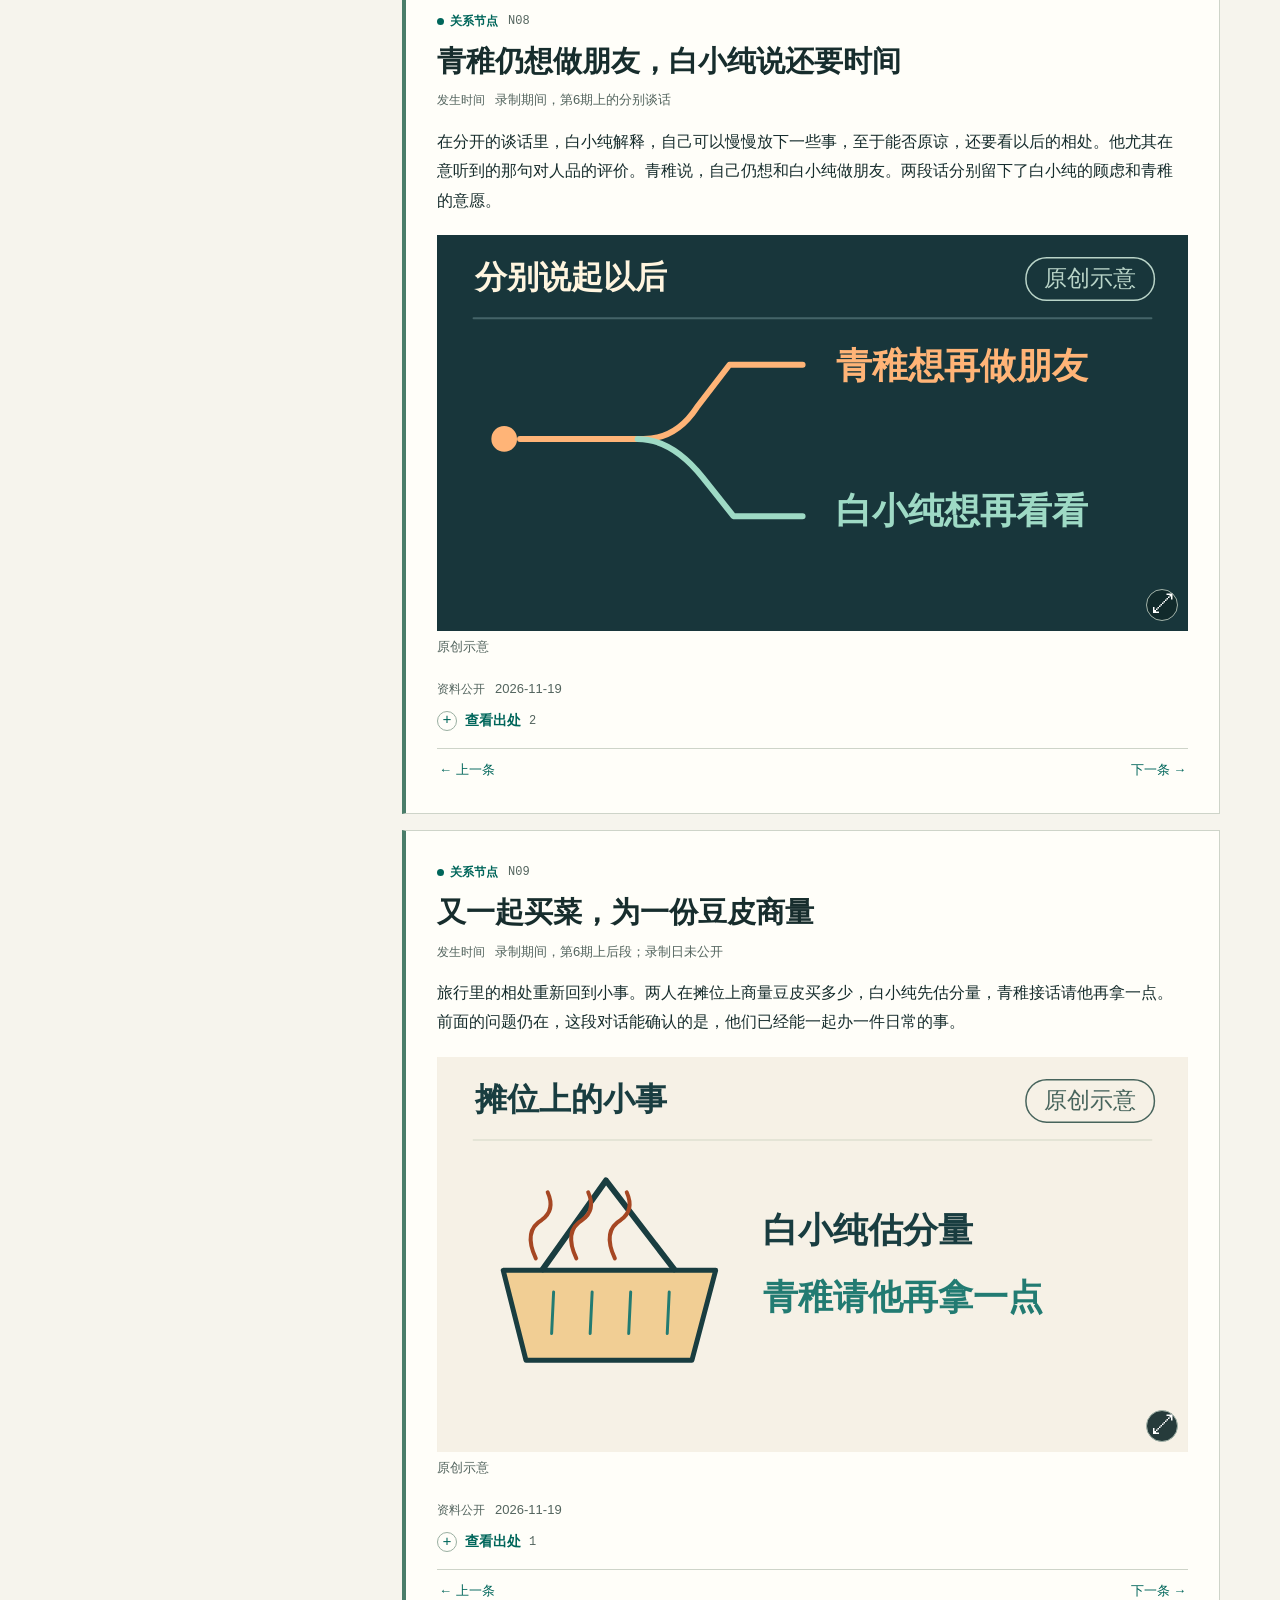
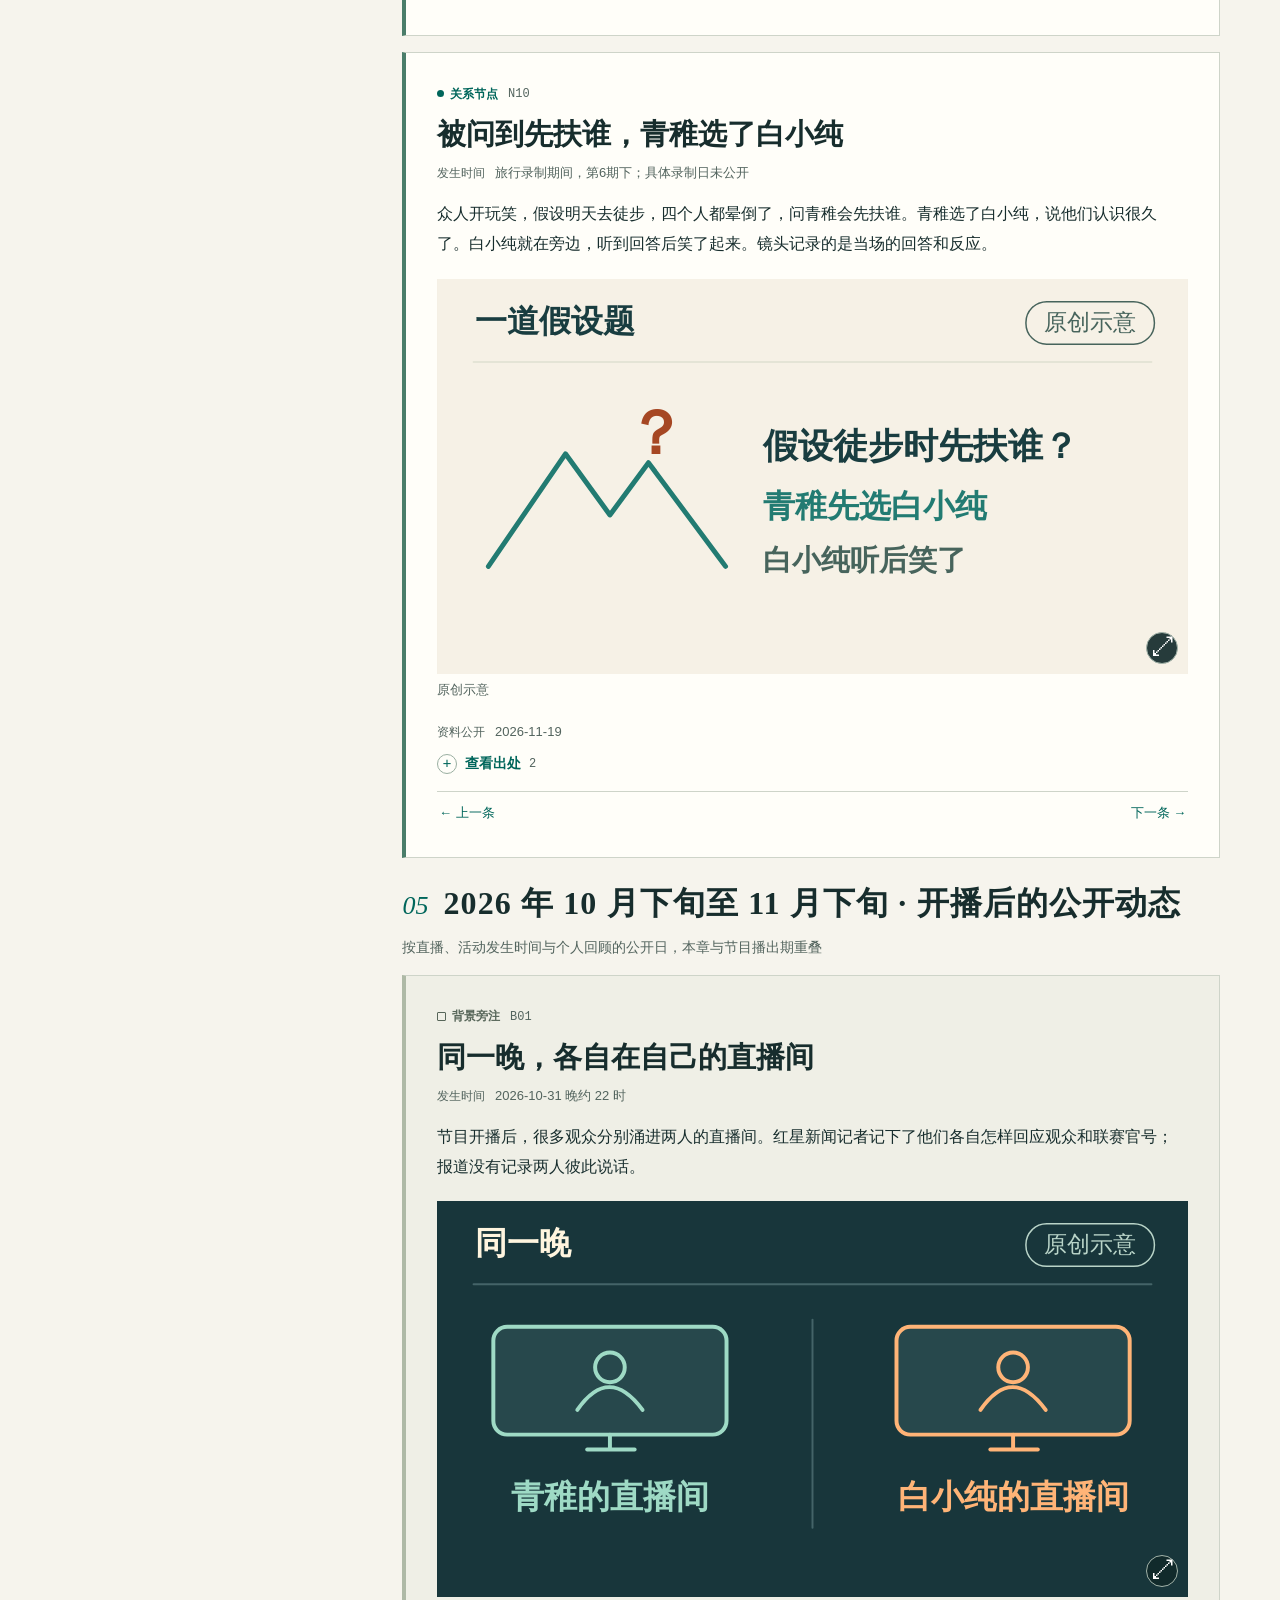
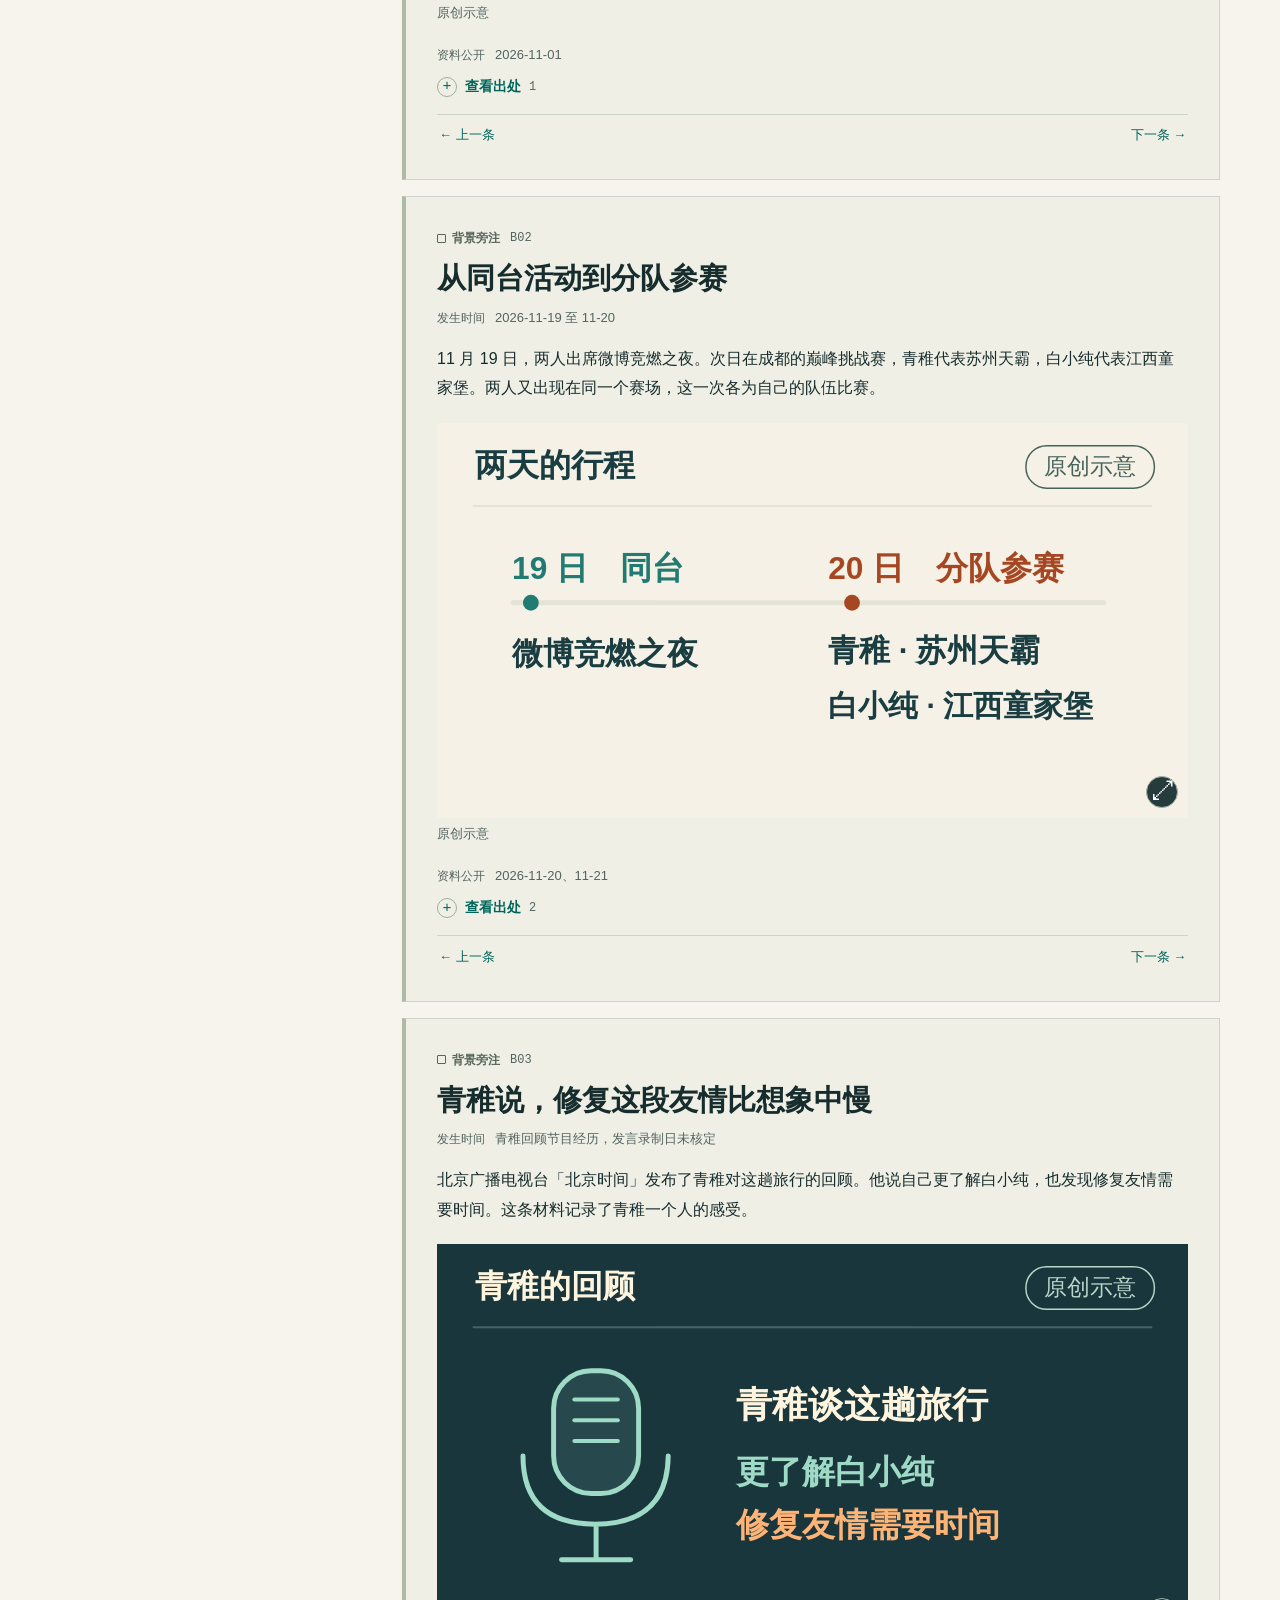
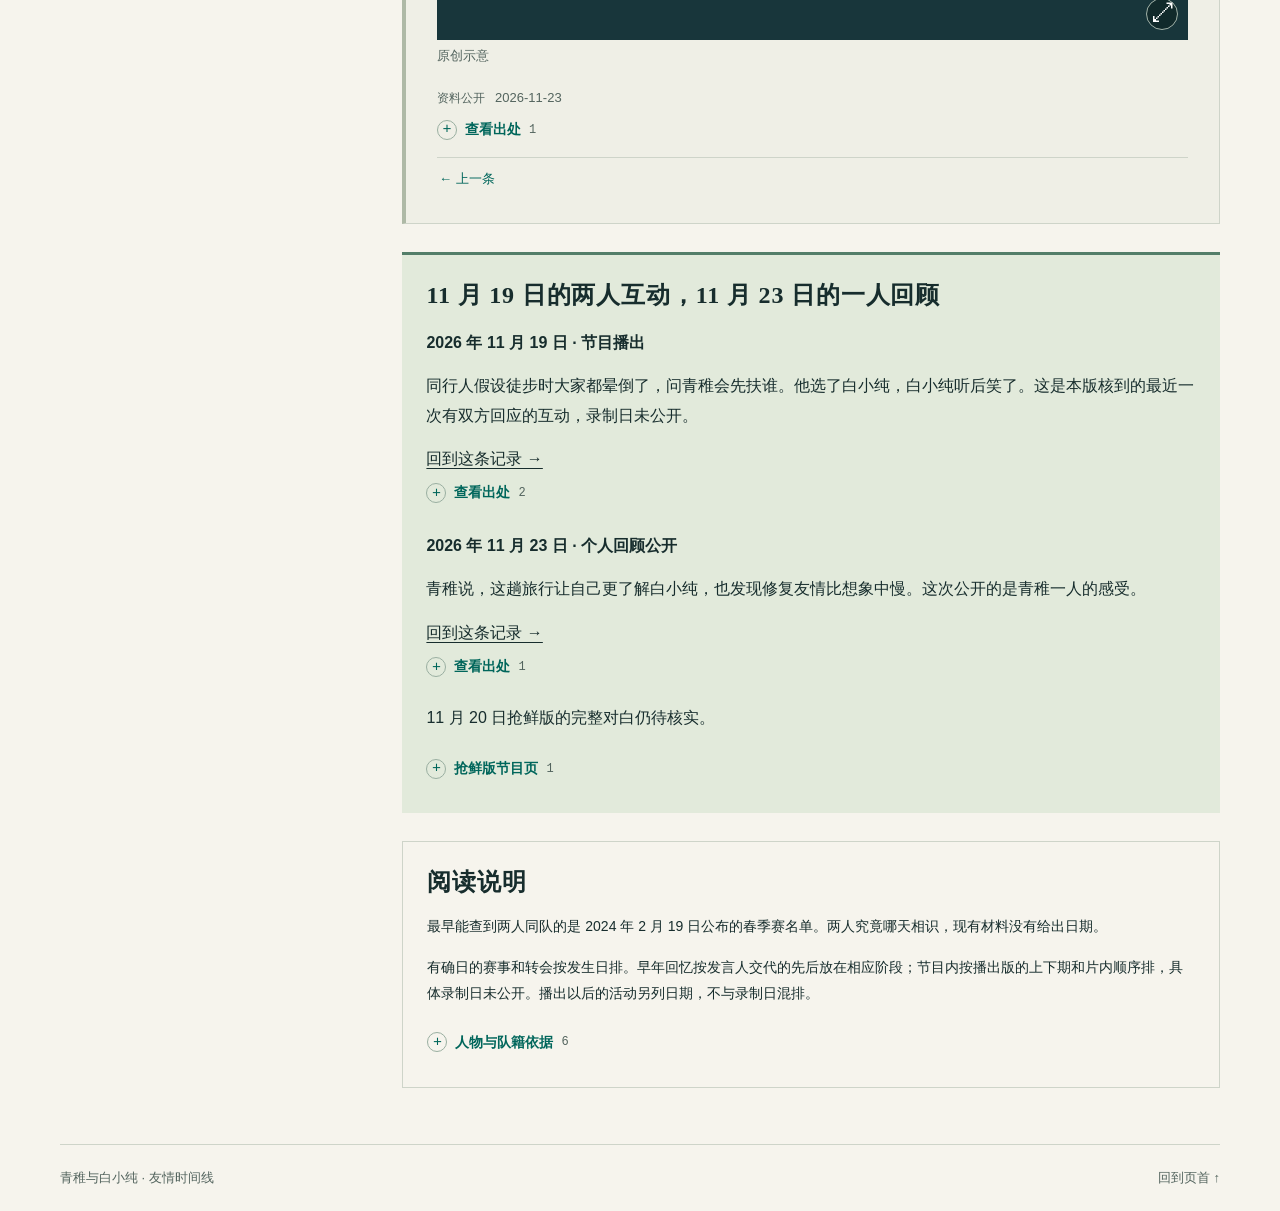
==== commit 679dbece: "在人物封面前保留首屏阅读入口并紧凑排列桌面导读" ====
--- a/index.html
+++ b/index.html
@@ -57,6 +57,11 @@
 .hero:not(:has(.reel)) h1 .second-name {display:inline}
 .hero:not(:has(.reel)) .intro {max-width:50em}
 .hero-copy>.still {max-width:360px; margin:14px 0 5px}
+@media (min-width:851px) {
+  .hero:has(.portrait-source) {padding-block:clamp(28px,3vw,48px)}
+  .hero:has(.portrait-source) h1 {font-size:clamp(51px,4.8vw,70px)}
+  .hero:has(.portrait-source) .second-name {display:inline}
+}
 .hero-copy>.still figcaption {color:#e3e9df; line-height:1.6}
 .portrait-source {font-size:13px; color:#d6e0db}
 .portrait-source summary {display:inline-block; color:var(--lime); padding:4px 0}
@@ -220,9 +225,9 @@
     <h1>青稚<span class="and">与</span><span class="second-name">白小纯</span></h1>
     <p class="years">已知公开记录 · <time>2024 年 2 月 19 日</time>至 <time>2026 年 11 月 23 日</time></p>
     <p class="intro">青稚叫张庆波，白小纯叫陈礼根。两人都是和平精英职业联赛（PEL）选手。2024 年春季赛，苏州天霸的名单把青稚列在自由位，把白小纯列在突击位。他们从同队夺冠走到各自效力不同的战队，后来又在《后会友期》里坐下来谈当年的事。</p>
+    <div class="start"><a href="#N00">开始阅读 <span aria-hidden="true">↓</span></a><span>完整版 · 14 条记录</span></div>
 <figure class="still" data-image="F01" data-title="左边穿黄色外套、戴黑框眼镜的是青稚，右边穿浅蓝外套的是白小纯。" data-kind="节目单帧"><button type="button" class="enlarge" aria-haspopup="dialog" aria-label="放大图片，左边穿黄色外套、戴黑框眼镜的是青稚，右边穿浅蓝外套的是白小纯。"><img src="[data-uri]" alt="左边穿黄色外套、戴黑框眼镜的是青稚，右边穿浅蓝外套的是白小纯。">
         <span class="zoom-mark" aria-hidden="true">⤢</span></button><figcaption>右边的白小纯拿着心结卡，左边的青稚提议由自己来念。</figcaption></figure><details class="portrait-source"><summary>人物资料出处</summary><p>芒果TV《后会友期》 · <a href="https://www.mgtv.com/b/914227/24771585.html" target="_blank" rel="noopener noreferrer">第 4 期（上）原片 <span aria-hidden="true">↗</span></a></p></details>
-    <div class="start"><a href="#N00">开始阅读 <span aria-hidden="true">↓</span></a><span>完整版 · 14 条记录</span></div>
   </div>
 <section class="reel" aria-label="五幕回顾" aria-roledescription="轮播">
     <header><h2>五幕回顾</h2><span class="counter" aria-live="off">1 / 5</span>
